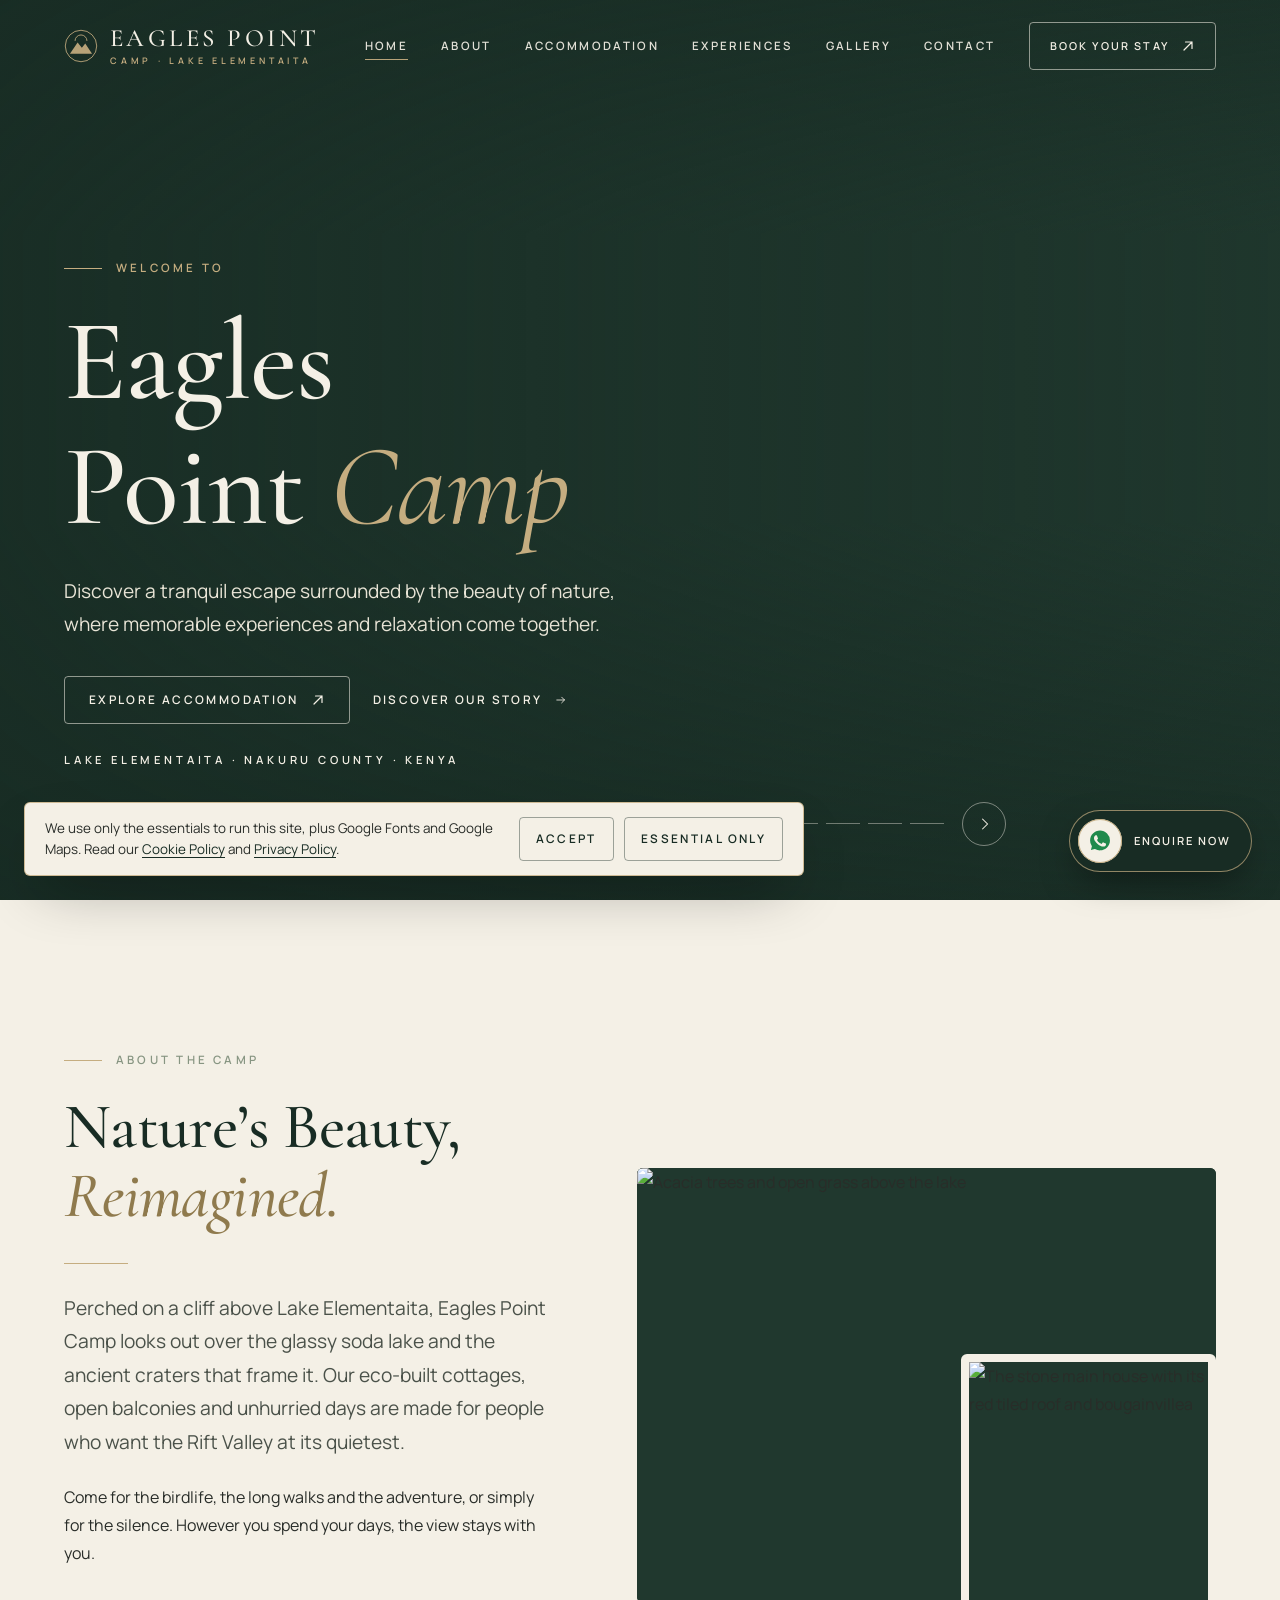
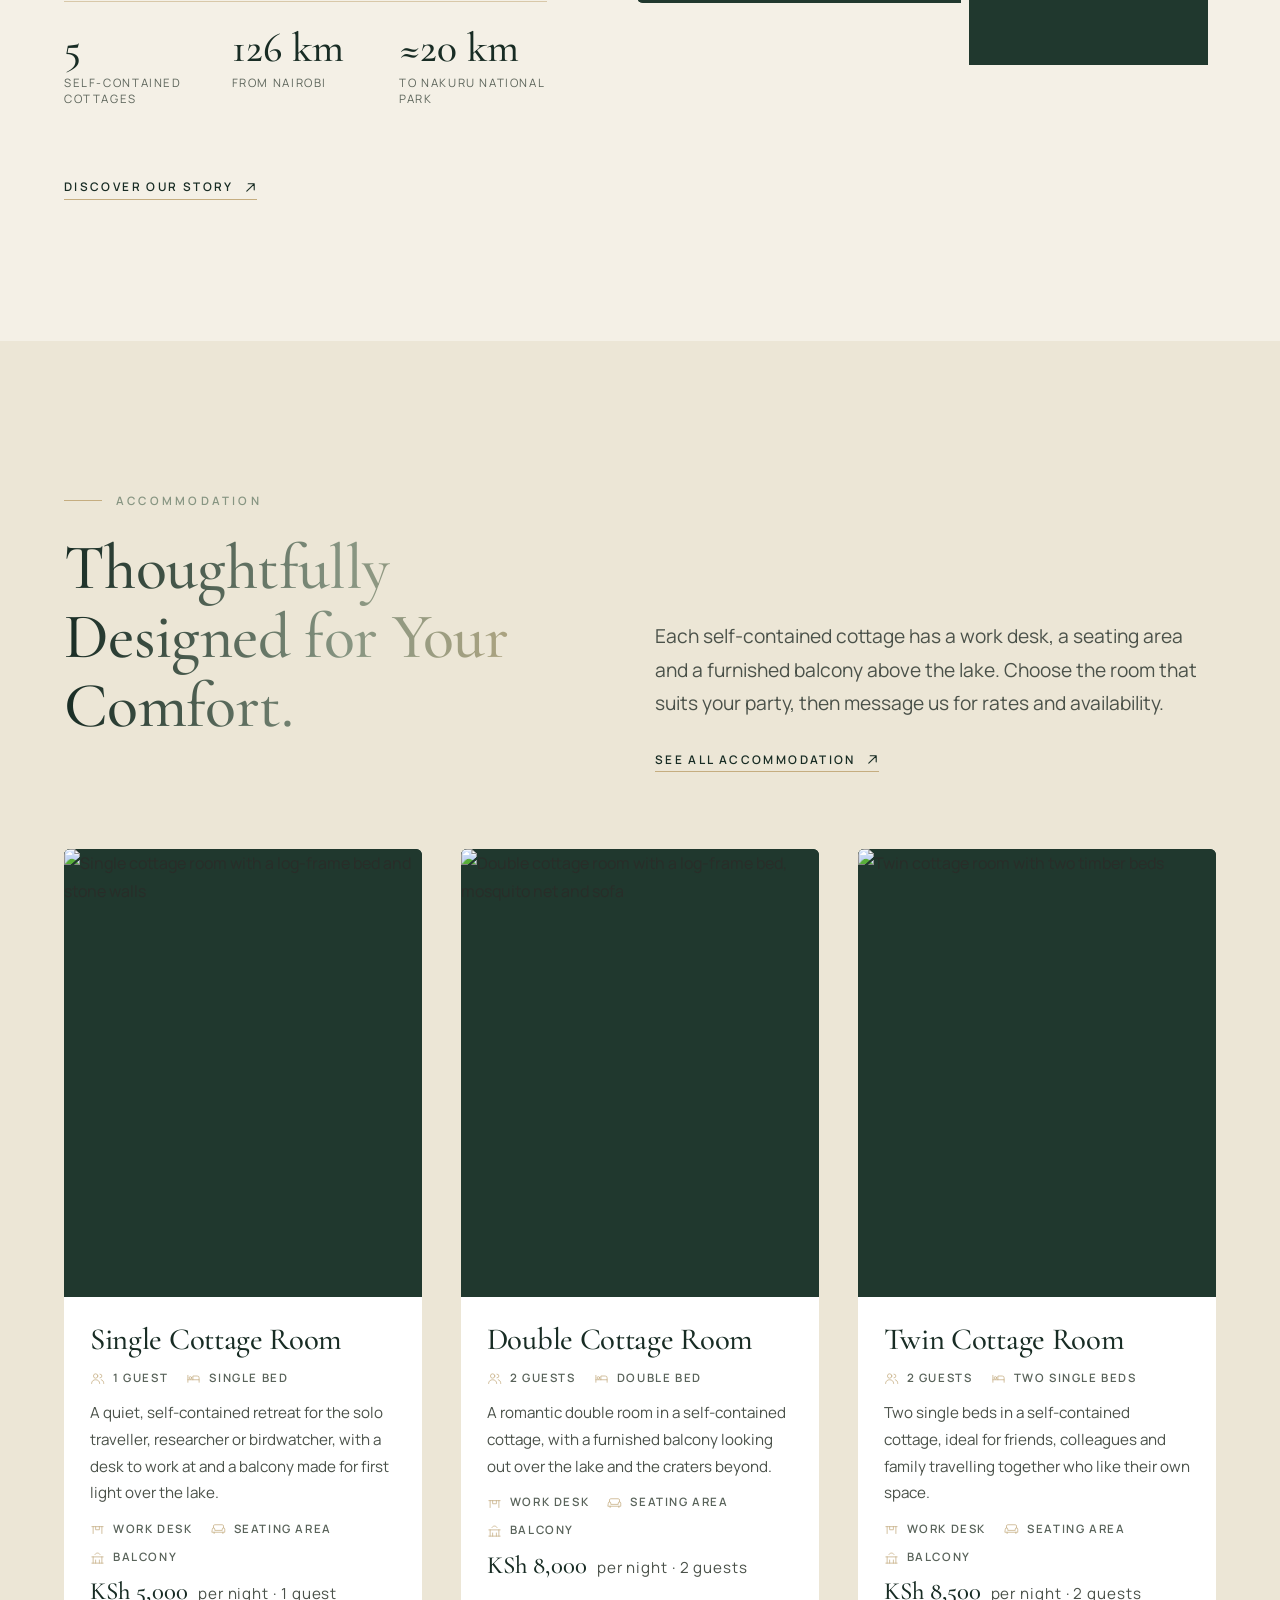
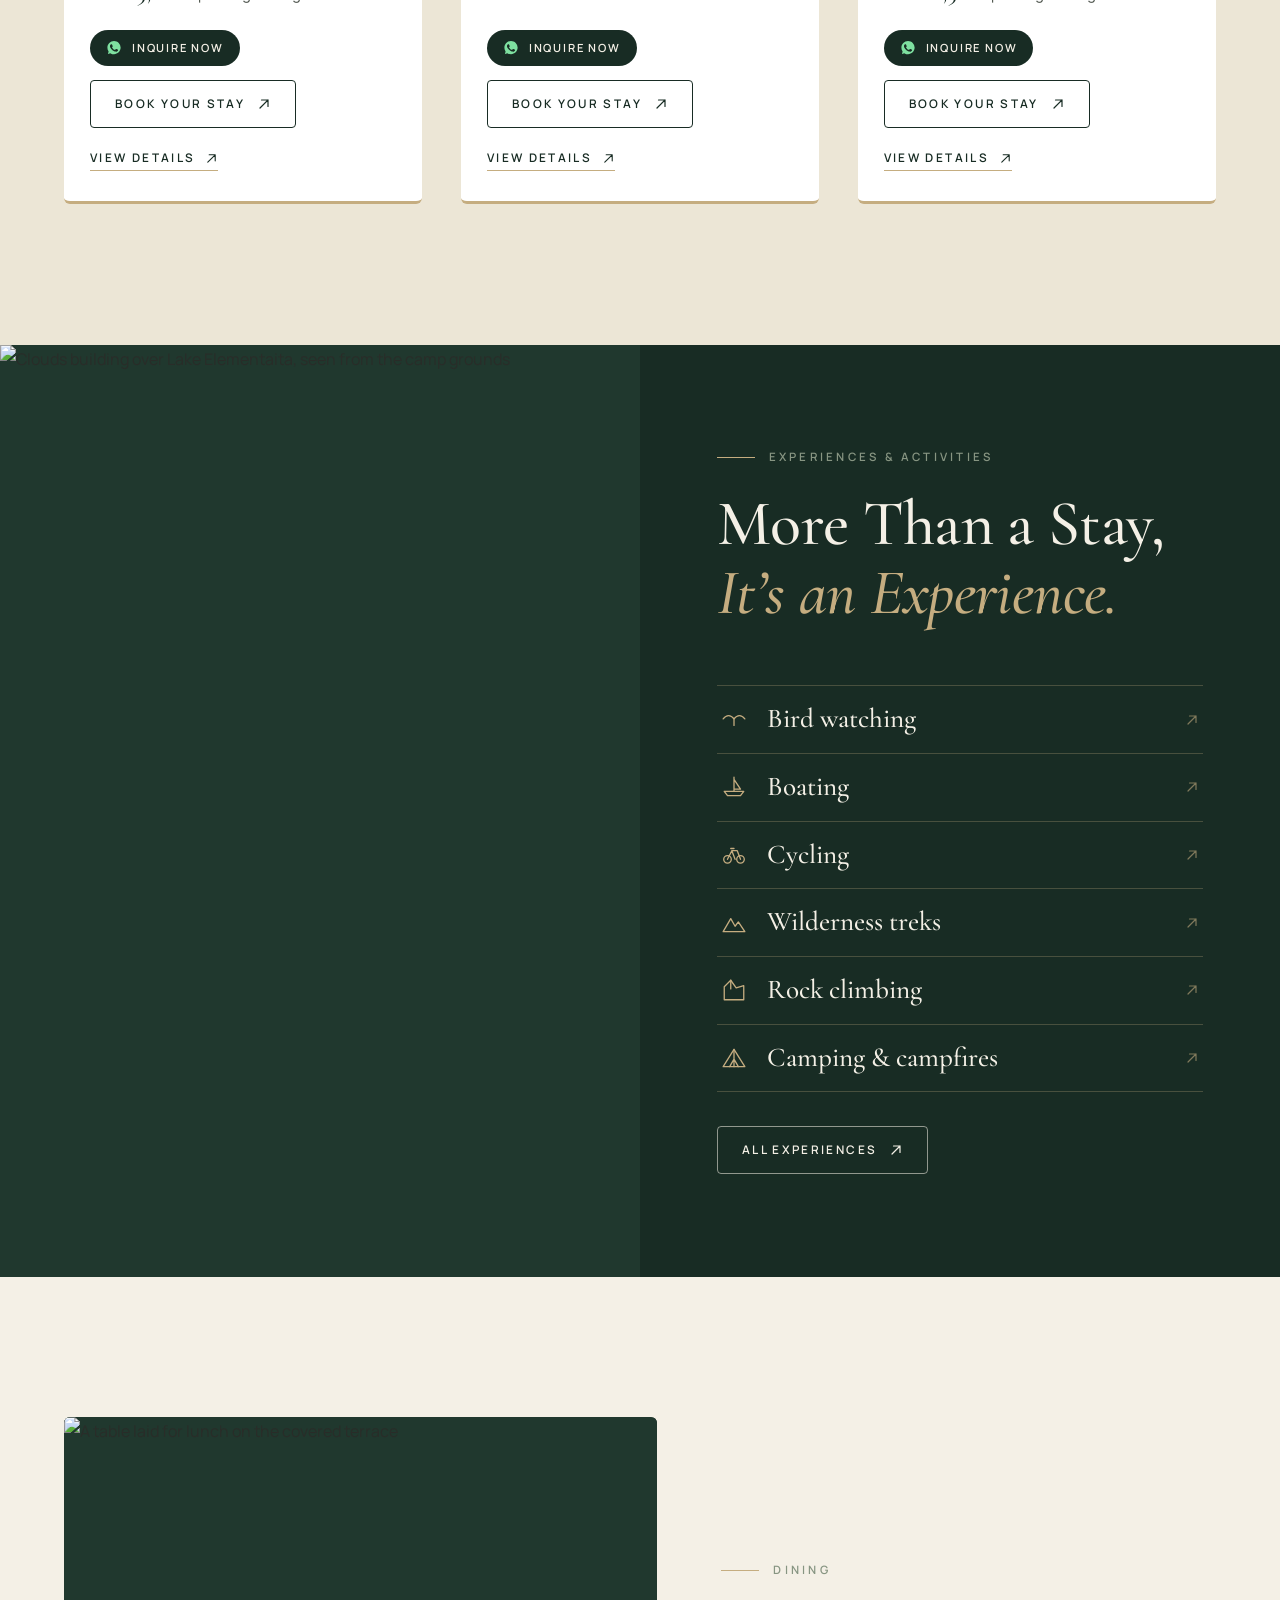
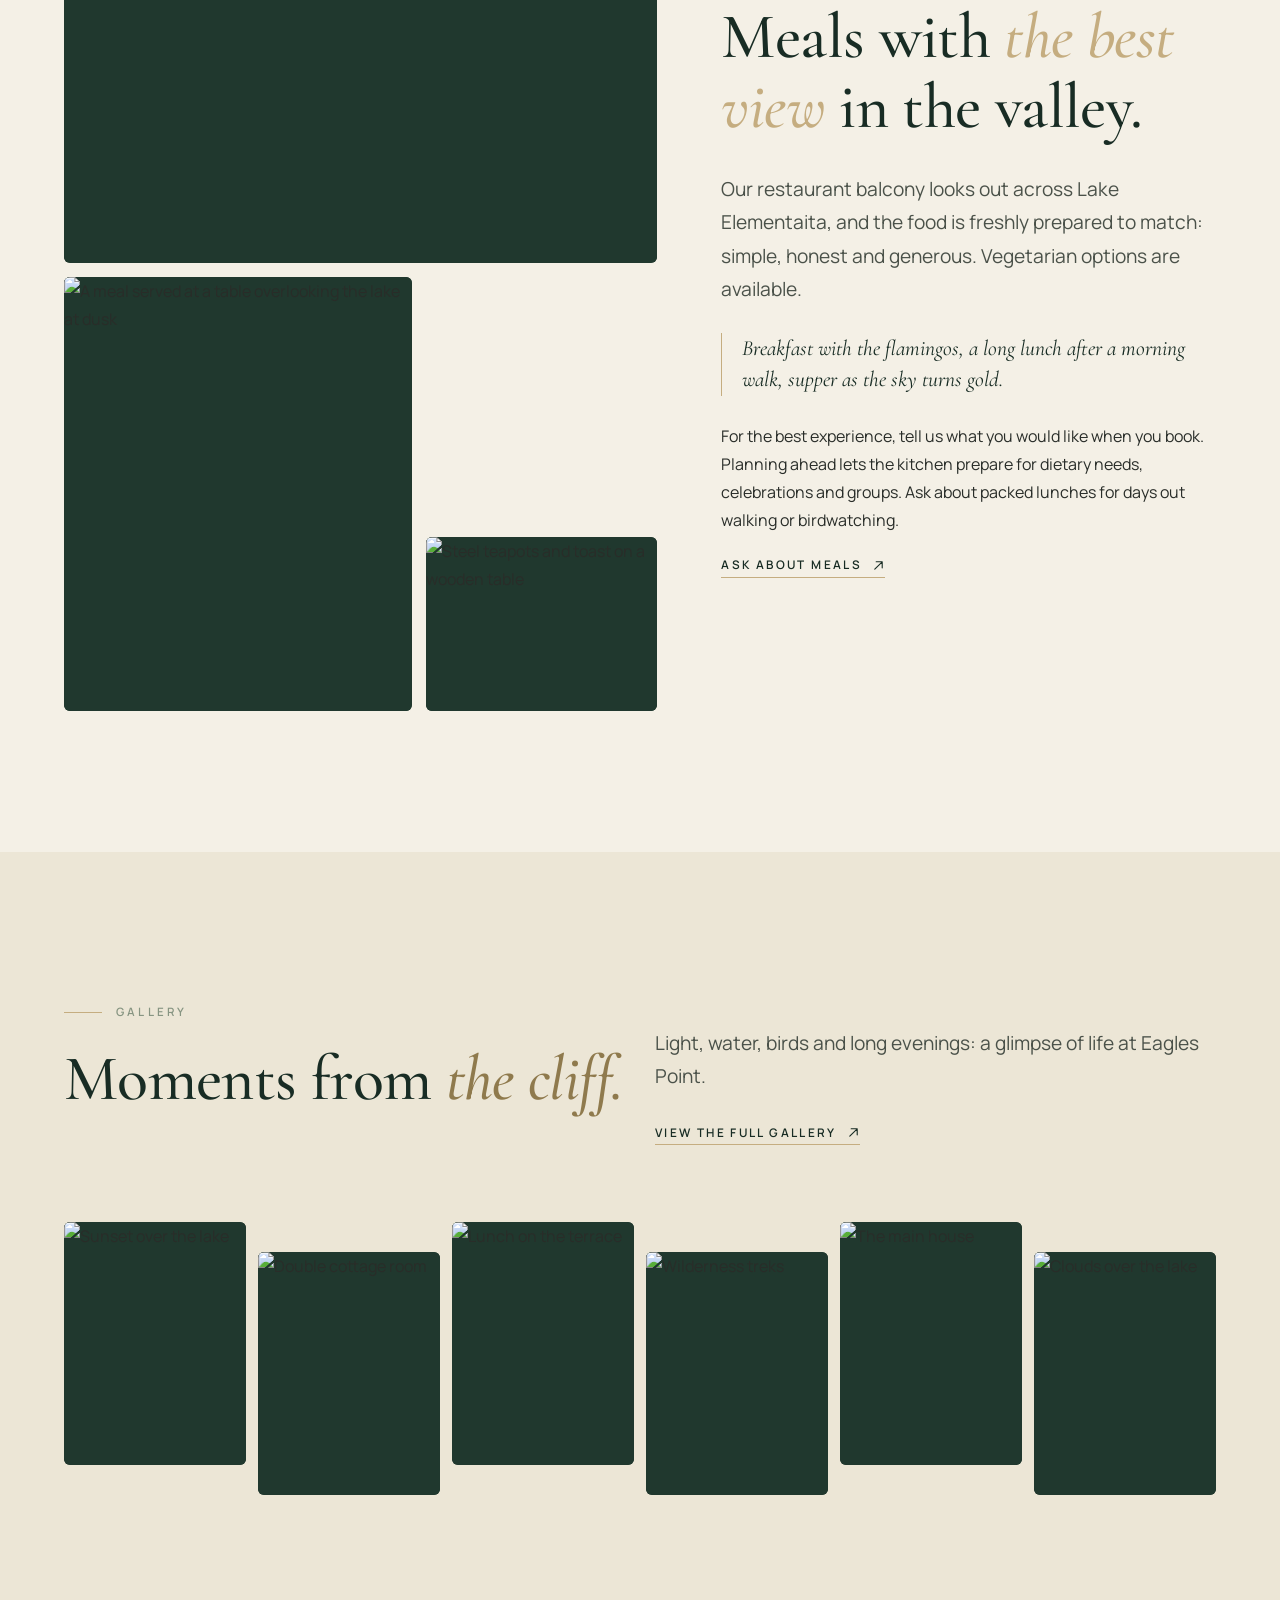
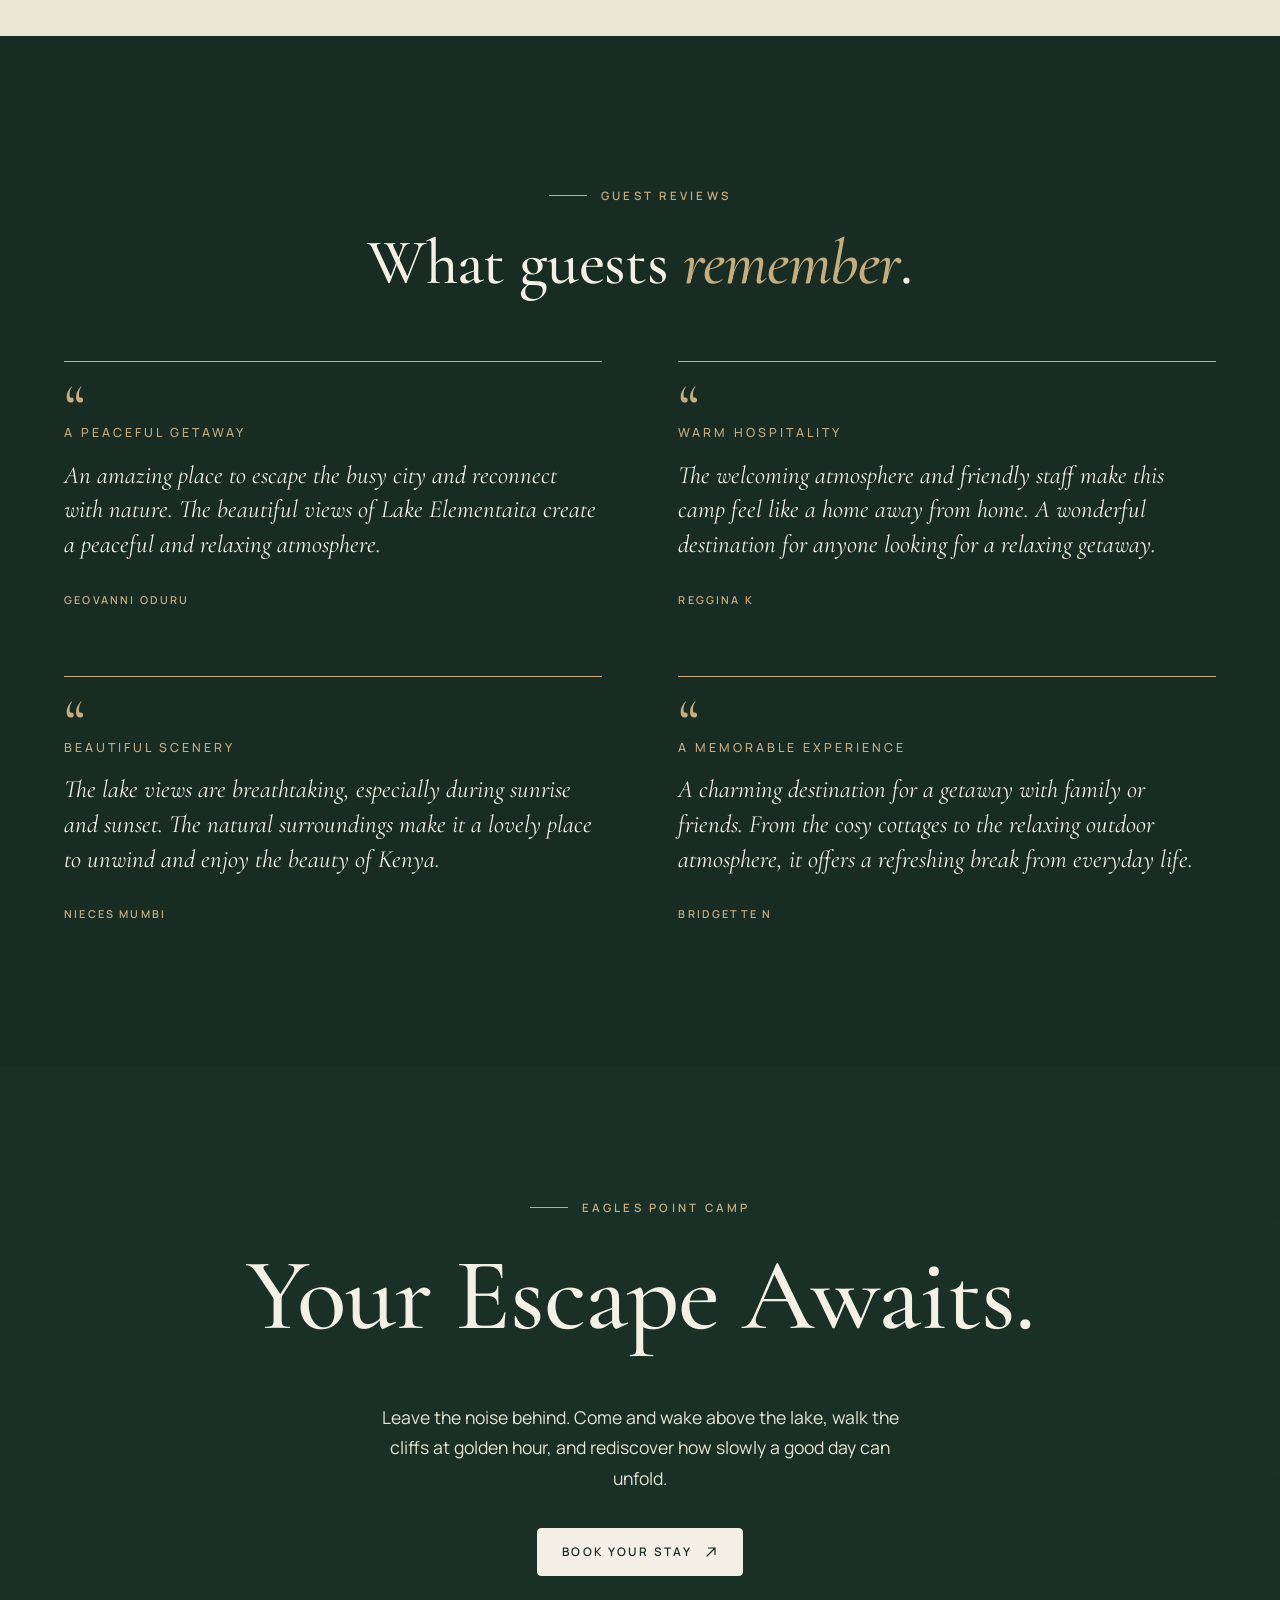
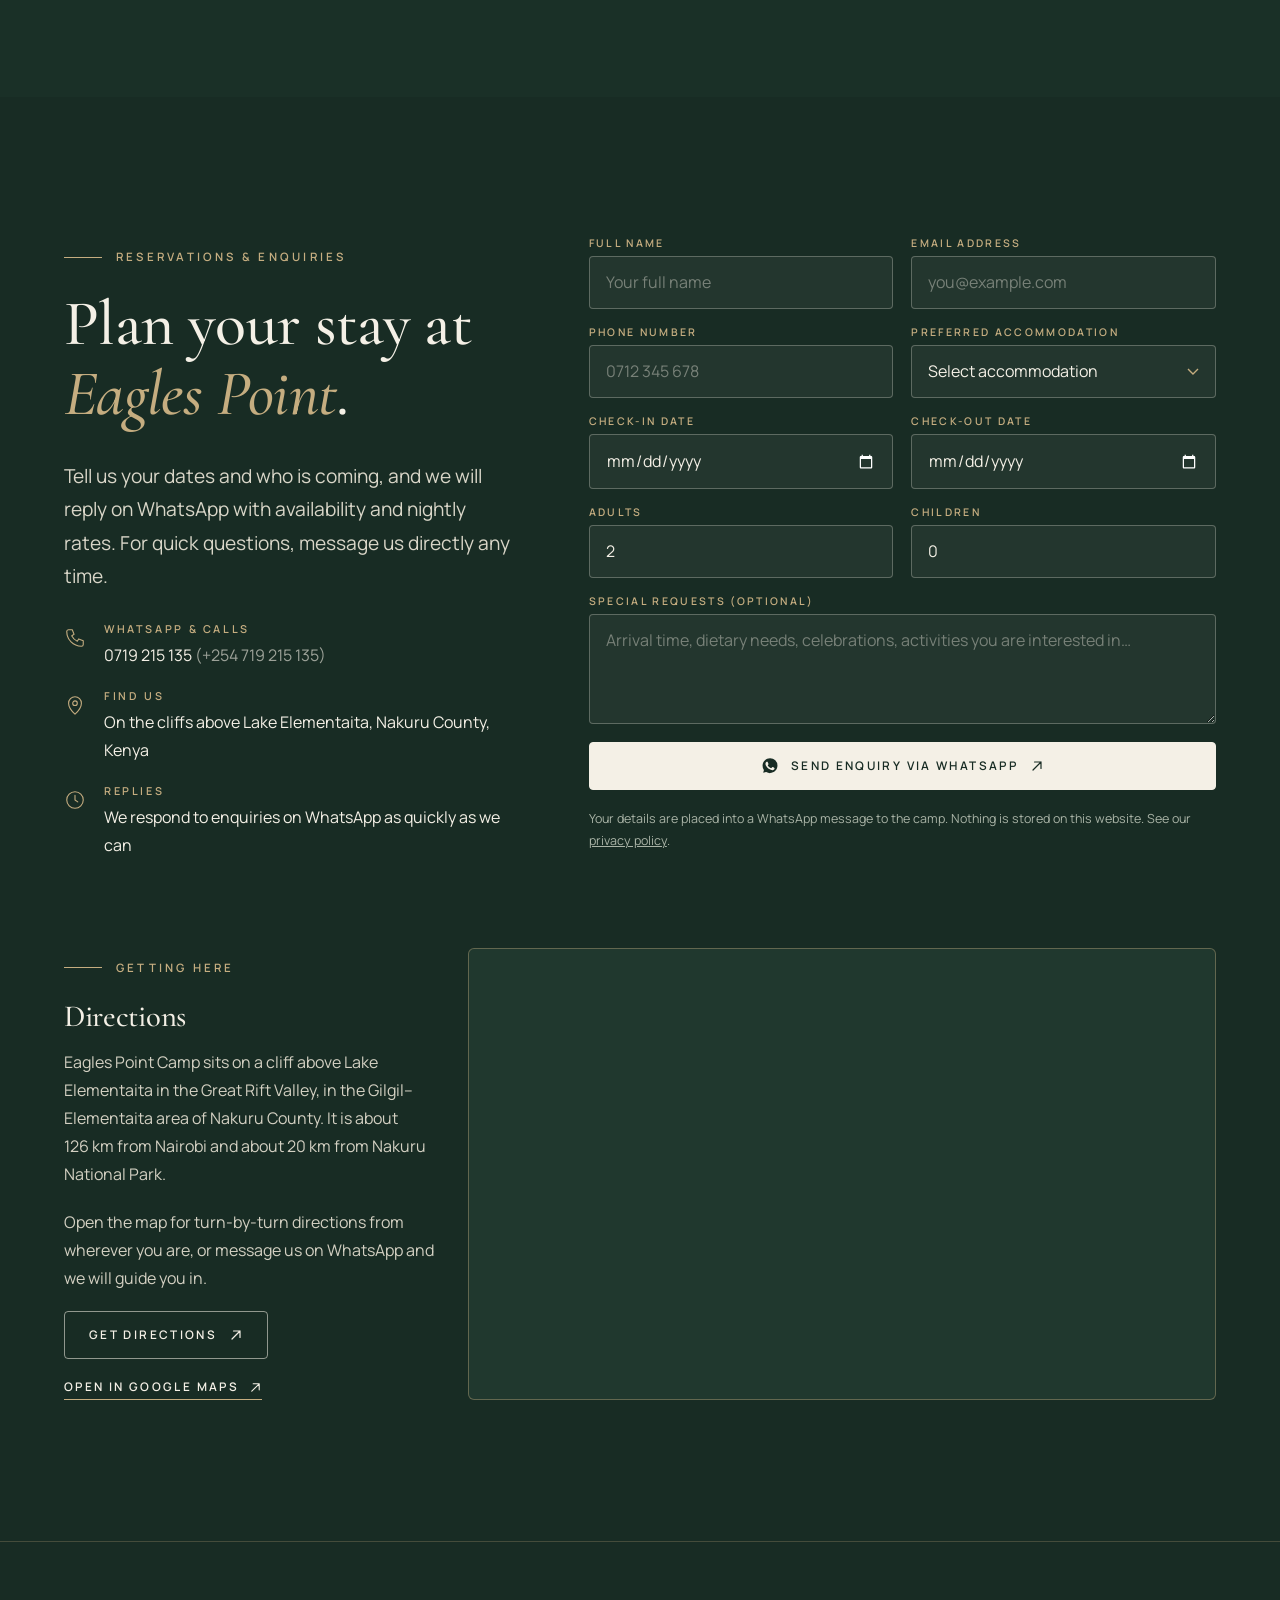
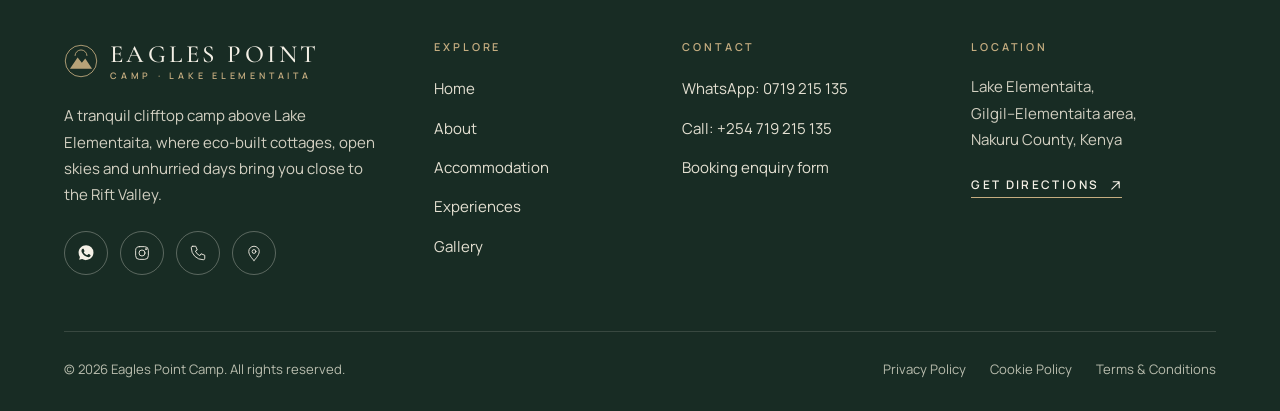
==== index.html @ 7c32947f "Add files via upload" ====
<!doctype html>
<html lang="en">
<head>
<meta charset="utf-8">
<meta name="viewport" content="width=device-width,initial-scale=1,viewport-fit=cover">
<title>Eagles Point Camp | Lake Elementaita, Nakuru County, Kenya</title>
<meta name="description" content="Eagles Point Camp is a tranquil clifftop retreat above Lake Elementaita in Nakuru County, Kenya. Eco-built cottages, camping, dining, bird watching and adventure.">
<meta name="theme-color" content="#182C24">
<link rel="canonical" href="https://www.eaglespointcamp.co.ke/">
<link rel="icon" href="favicon.svg" type="image/svg+xml">
<meta property="og:type" content="website"><meta property="og:site_name" content="Eagles Point Camp">
<meta property="og:title" content="Eagles Point Camp | Lake Elementaita, Nakuru County, Kenya"><meta property="og:description" content="Eagles Point Camp is a tranquil clifftop retreat above Lake Elementaita in Nakuru County, Kenya. Eco-built cottages, camping, dining, bird watching and adventure.">
<meta property="og:url" content="https://www.eaglespointcamp.co.ke/"><meta property="og:image" content="https://www.eaglespointcamp.co.ke/images/og-image.jpg">
<meta name="twitter:card" content="summary_large_image">
<link rel="preconnect" href="https://fonts.googleapis.com"><link rel="preconnect" href="https://fonts.gstatic.com" crossorigin>
<link rel="stylesheet" href="https://fonts.googleapis.com/css2?family=Cormorant+Garamond:ital,wght@0,400;0,500;0,600;1,400;1,500&amp;family=Manrope:wght@400;500;600;700&amp;display=swap">
<link rel="preload" as="image" href="images/photo-94.jpg" imagesrcset="images/photo-94-800.jpg 800w, images/photo-94.jpg 1920w" imagesizes="100vw" fetchpriority="high">
<link rel="stylesheet" href="css/style.css">
<script>document.documentElement.className+=' js'</script>
<script type="application/ld+json">{"@context": "https://schema.org", "@type": "LodgingBusiness", "name": "Eagles Point Camp", "description": "A tranquil clifftop camp with eco-built self-contained cottages above Lake Elementaita, Nakuru County, Kenya.", "url": "https://www.eaglespointcamp.co.ke", "image": "https://www.eaglespointcamp.co.ke/images/og-image.jpg", "telephone": "+254719215135", "address": {"@type": "PostalAddress", "addressLocality": "Lake Elementaita", "addressRegion": "Nakuru County", "addressCountry": "KE"}, "amenityFeature": [{"@type": "LocationFeatureSpecification", "name": "Restaurant", "value": true}, {"@type": "LocationFeatureSpecification", "name": "Camping", "value": true}, {"@type": "LocationFeatureSpecification", "name": "Bird watching", "value": true}]}</script>
</head>
<body>
<a class="skip" href="#main">Skip to content</a>
<header class="site-header">
 <div class="bar">
  <a class="logo" href="index.html" aria-label="Eagles Point Camp, home"><svg viewBox="0 0 40 40" fill="none" aria-hidden="true"><circle cx="20" cy="20" r="18.5" stroke="currentColor" stroke-width="1"/><path d="M7 29l9-13 5 6 4-5 8 12z" fill="currentColor" opacity=".92"/><path d="M13 14a7 7 0 0114 0" stroke="currentColor" stroke-width="1"/></svg><span><b>Eagles Point</b><small>Camp · Lake Elementaita</small></span></a>
  <button class="burger" aria-expanded="false" aria-controls="site-nav" aria-label="Open menu"><span></span><span></span><span></span></button>
  <nav id="site-nav" class="nav" aria-label="Main"><a class="nl" href="index.html" aria-current="page">Home</a><a class="nl" href="about.html">About</a><a class="nl" href="accommodation.html">Accommodation</a><a class="nl" href="experiences.html">Experiences</a><a class="nl" href="experiences.html#gallery">Gallery</a><a class="nl" href="#contact">Contact</a><a class="btn" href="#book">Book Your Stay <svg viewBox="0 0 14 14" fill="none" stroke="currentColor" stroke-width="1.2" stroke-linecap="round" stroke-linejoin="round" aria-hidden="true"><path d="M3 11L11 3M4.5 3H11v6.5"/></svg></a></nav>
 </div>
</header>
<main id="main">
<section class="hero" data-slideshow aria-label="Photographs of Eagles Point Camp" aria-roledescription="carousel">
 <div class="slides"><div class="slide is-active" aria-hidden="false"><img src="images/photo-94.jpg" srcset="images/photo-94-800.jpg 800w, images/photo-94.jpg 1920w" sizes="100vw" alt="Lake Elementaita lying still beneath a wide sky, seen from the camp" width="1920" height="1081" decoding="async" fetchpriority="high" style="--pos:50% 62%"></div><div class="slide" aria-hidden="true"><img src="images/photo-6.jpg" srcset="images/photo-6-800.jpg 800w, images/photo-6.jpg 1920w" sizes="100vw" alt="A stone cottage with a veranda, framed by bright bougainvillea" width="1920" height="1440" loading="lazy" decoding="async" style="--pos:50% 62%"></div><div class="slide" aria-hidden="true"><img src="images/photo-124.jpg" srcset="images/photo-124-800.jpg 800w, images/photo-124.jpg 1920w" sizes="100vw" alt="A twin cottage room with two timber beds and stone walls" width="1920" height="1371" loading="lazy" decoding="async" style="--pos:50% 64%"></div><div class="slide" aria-hidden="true"><img src="images/photo-46.jpg" srcset="images/photo-46-800.jpg 800w, images/photo-46.jpg 1920w" sizes="100vw" alt="Rooftop-tent camping on the cliff above the lake" width="1920" height="1441" loading="lazy" decoding="async" style="--pos:30% 60%"></div><div class="slide" aria-hidden="true"><img src="images/photo-119.jpg" srcset="images/photo-119-800.jpg 800w, images/photo-119.jpg 1920w" sizes="100vw" alt="A thatched cottage on timber stilts with a wraparound balcony" width="1920" height="1440" loading="lazy" decoding="async" style="--pos:50% 58%"></div></div>
 <div class="container hero-inner">
  <span class="eyebrow rv in">Welcome to</span>
  <h1 class="rv in" style="--d:.1s">Eagles Point <em>Camp</em></h1>
  <p class="sub rv in" style="--d:.2s">Discover a tranquil escape surrounded by the beauty of nature, where memorable experiences and relaxation come together.</p>
  <div class="btns rv in" style="--d:.3s"><a class="btn" href="accommodation.html">Explore Accommodation <svg viewBox="0 0 14 14" fill="none" stroke="currentColor" stroke-width="1.2" stroke-linecap="round" stroke-linejoin="round" aria-hidden="true"><path d="M3 11L11 3M4.5 3H11v6.5"/></svg></a><a class="btn" style="border-color:transparent;padding-left:6px" href="about.html">Discover Our Story <svg class="circ" viewBox="0 0 20 20" fill="none" stroke="currentColor" stroke-width="1.2" stroke-linecap="round" stroke-linejoin="round" aria-hidden="true"><path d="M4 10h11M11 6l4 4-4 4"/></svg></a></div>
  <span class="tag rv in" style="--d:.4s">Lake Elementaita · Nakuru County · Kenya</span>
 </div>
 <a class="scroll-cue" href="#about"><i></i><span>Scroll</span></a>
 <div class="slide-ui"><button class="arrow-btn" data-prev aria-label="Previous photograph"><svg viewBox="0 0 16 16" fill="none" stroke="currentColor" stroke-width="1.2" aria-hidden="true"><path d="M10 2L4 8l6 6"/></svg></button><div class="dots" role="group" aria-label="Choose photograph"></div><button class="arrow-btn" data-next aria-label="Next photograph"><svg viewBox="0 0 16 16" fill="none" stroke="currentColor" stroke-width="1.2" aria-hidden="true"><path d="M6 2l6 6-6 6"/></svg></button></div>
</section>

<section class="section" id="about" aria-labelledby="a-h"><div class="container">
 <div class="split">
  <div>
   <span class="eyebrow rv">About the camp</span>
   <h2 id="a-h" class="rv" style="--d:.08s">Nature’s Beauty, <em class="gold-i" style="color:#8f7a4d">Reimagined.</em></h2>
   <hr class="rule rv">
   <p class="lead rv" style="--d:.12s">Perched on a cliff above Lake Elementaita, Eagles Point Camp looks out over the glassy soda lake and the ancient craters that frame it. Our eco-built cottages, open balconies and unhurried days are made for people who want the Rift Valley at its quietest.</p>
   <p class="rv" style="--d:.16s">Come for the birdlife, the long walks and the adventure, or simply for the silence. However you spend your days, the view stays with you.</p>
   <div class="facts rv" style="--d:.2s"><div><b>5</b><span>Self-contained cottages</span></div><div><b>126&nbsp;km</b><span>From Nairobi</span></div><div><b>≈20&nbsp;km</b><span>To Nakuru National Park</span></div></div>
   <p class="mt" style="margin-bottom:0"><a class="link" href="about.html">Discover our story <svg viewBox="0 0 14 14" fill="none" stroke="currentColor" stroke-width="1.2" stroke-linecap="round" stroke-linejoin="round" aria-hidden="true"><path d="M3 11L11 3M4.5 3H11v6.5"/></svg></a></p>
  </div>
  <div class="about-media">
   <div class="imgwrap big rv zoom"><img src="images/photo-111.jpg" srcset="images/photo-111-800.jpg 800w, images/photo-111.jpg 1400w" sizes="(max-width: 760px) 100vw, 50vw" alt="Acacia trees and open grass above the lake" width="1400" height="1050" loading="lazy" decoding="async" style="--pos:50% 55%"></div>
   <div class="imgwrap small rv zoom" style="--d:.2s"><img src="images/photo-33.jpg" srcset="images/photo-33-800.jpg 800w, images/photo-33.jpg 1050w" sizes="(max-width: 760px) 100vw, 50vw" alt="The stone main house with its red tiled roof and bougainvillea" width="1050" height="1400" loading="lazy" decoding="async" style="--pos:50% 62%"></div>
  </div>
 </div>
</div></section>

<section class="section alt" id="accommodation" aria-labelledby="ac-h"><div class="container">
 <div class="acc-head">
  <div><span class="eyebrow rv">Accommodation</span><h2 id="ac-h" class="colorshift rv">Thoughtfully Designed for Your Comfort.</h2></div>
  <div class="rv" style="--d:.1s"><p class="lead">Each self-contained cottage has a work desk, a seating area and a furnished balcony above the lake. Choose the room that suits your party, then message us for rates and availability.</p><a class="link" href="accommodation.html">See all accommodation <svg viewBox="0 0 14 14" fill="none" stroke="currentColor" stroke-width="1.2" stroke-linecap="round" stroke-linejoin="round" aria-hidden="true"><path d="M3 11L11 3M4.5 3H11v6.5"/></svg></a></div>
 </div>
 <div class="cards"><article class="card rv" style="--d:0.0s">
 <a class="imgwrap zoom" href="accommodation.html#single" aria-label="View the Single Cottage Room"><img src="images/photo-45.jpg" srcset="images/photo-45-800.jpg 800w, images/photo-45.jpg 1400w" sizes="(max-width: 760px) 100vw, 50vw" alt="Single cottage room with a log-frame bed and stone walls" width="1400" height="1050" loading="lazy" decoding="async" style="--pos:50% 60%"></a>
 <div class="card-body">
  <h3>Single Cottage Room</h3>
  <div class="meta"><span><svg class="" viewBox="0 0 24 24" fill="none" stroke="currentColor" stroke-width="1.2" stroke-linecap="round" stroke-linejoin="round" aria-hidden="true"><circle cx="9" cy="8" r="3.5"/><path d="M2.5 20c0-4 3-6 6.5-6s6.5 2 6.5 6M16 5a3 3 0 010 6M18 14c2.5.6 4 2.5 4 6"/></svg>1 guest</span><span><svg class="" viewBox="0 0 24 24" fill="none" stroke="currentColor" stroke-width="1.2" stroke-linecap="round" stroke-linejoin="round" aria-hidden="true"><path d="M3 18V7M3 14h18v4M21 14v-3a3 3 0 00-3-3h-7v6"/><circle cx="7" cy="11" r="2"/></svg>Single bed</span></div>
  <p>A quiet, self-contained retreat for the solo traveller, researcher or birdwatcher, with a desk to work at and a balcony made for first light over the lake.</p>
  <div class="meta"><span><svg class="" viewBox="0 0 24 24" fill="none" stroke="currentColor" stroke-width="1.2" stroke-linecap="round" stroke-linejoin="round" aria-hidden="true"><path d="M3 9h18M5 9v11M19 9v11M9 9v5h6V9"/></svg>Work desk</span><span><svg class="" viewBox="0 0 24 24" fill="none" stroke="currentColor" stroke-width="1.2" stroke-linecap="round" stroke-linejoin="round" aria-hidden="true"><path d="M4 11V8a2 2 0 012-2h12a2 2 0 012 2v3M2 13a2 2 0 014 0v2h12v-2a2 2 0 014 0v5H2zM5 18v2M19 18v2"/></svg>Seating area</span><span><svg class="" viewBox="0 0 24 24" fill="none" stroke="currentColor" stroke-width="1.2" stroke-linecap="round" stroke-linejoin="round" aria-hidden="true"><path d="M3 21h18M5 21V11M19 21V11M3 11h18M9 21v-5M15 21v-5M8 7c2-3 6-3 8 0"/></svg>Balcony</span></div>
  <p class="price"><b>KSh 5,000</b> <span>per night · 1 guest</span></p>
  <div class="acts">
   <a class="rate-pill" href="https://wa.me/254719215135?text=Hello%20Eagles%20Point%20Camp%2C%20I%20would%20like%20the%20rates%20and%20availability%20for%20the%20Single%20Cottage%20Room." target="_blank" rel="noopener"><svg class="wa" viewBox="0 0 24 24" fill="currentColor" aria-hidden="true"><path d="M17.47 14.38c-.3-.15-1.76-.87-2.03-.97-.27-.1-.47-.15-.67.15-.2.3-.77.97-.94 1.17-.17.2-.35.22-.65.07-.3-.15-1.26-.46-2.4-1.48-.89-.79-1.49-1.77-1.66-2.07-.17-.3-.02-.46.13-.61.13-.13.3-.35.45-.52.15-.17.2-.3.3-.5.1-.2.05-.37-.02-.52-.07-.15-.67-1.62-.92-2.22-.24-.58-.49-.5-.67-.51h-.57c-.2 0-.52.07-.8.37-.27.3-1.04 1.02-1.04 2.48 0 1.46 1.07 2.88 1.21 3.08.15.2 2.1 3.2 5.08 4.49.71.31 1.26.49 1.69.63.71.23 1.36.2 1.87.12.57-.09 1.76-.72 2.01-1.41.25-.69.25-1.29.17-1.41-.07-.12-.27-.2-.57-.35zM12.05 21.5h-.01a9.9 9.9 0 01-5.03-1.38l-.36-.21-3.74.98 1-3.65-.24-.37A9.86 9.86 0 012.1 11.4C2.1 5.93 6.58 1.5 12.05 1.5c2.65 0 5.14 1.03 7.01 2.9a9.82 9.82 0 012.9 7c0 5.47-4.46 9.9-9.91 9.9z"/></svg> Inquire Now</a>
   <div class="btns" style="gap:18px"><a class="btn btn--dark btn--cycle" href="#book" data-room="Single Cottage Room">Book Your Stay <svg viewBox="0 0 14 14" fill="none" stroke="currentColor" stroke-width="1.2" stroke-linecap="round" stroke-linejoin="round" aria-hidden="true"><path d="M3 11L11 3M4.5 3H11v6.5"/></svg></a><a class="link" href="accommodation.html#single">View details <svg viewBox="0 0 14 14" fill="none" stroke="currentColor" stroke-width="1.2" stroke-linecap="round" stroke-linejoin="round" aria-hidden="true"><path d="M3 11L11 3M4.5 3H11v6.5"/></svg></a></div>
  </div>
 </div>
</article><article class="card rv" style="--d:0.1s">
 <a class="imgwrap zoom" href="accommodation.html#double" aria-label="View the Double Cottage Room"><img src="images/photo-12.jpg" srcset="images/photo-12-800.jpg 800w, images/photo-12.jpg 1280w" sizes="(max-width: 760px) 100vw, 50vw" alt="Double cottage room with a log-frame bed, mosquito net and sofa" width="1280" height="914" loading="lazy" decoding="async" style="--pos:38% 58%"></a>
 <div class="card-body">
  <h3>Double Cottage Room</h3>
  <div class="meta"><span><svg class="" viewBox="0 0 24 24" fill="none" stroke="currentColor" stroke-width="1.2" stroke-linecap="round" stroke-linejoin="round" aria-hidden="true"><circle cx="9" cy="8" r="3.5"/><path d="M2.5 20c0-4 3-6 6.5-6s6.5 2 6.5 6M16 5a3 3 0 010 6M18 14c2.5.6 4 2.5 4 6"/></svg>2 guests</span><span><svg class="" viewBox="0 0 24 24" fill="none" stroke="currentColor" stroke-width="1.2" stroke-linecap="round" stroke-linejoin="round" aria-hidden="true"><path d="M3 18V7M3 14h18v4M21 14v-3a3 3 0 00-3-3h-7v6"/><circle cx="7" cy="11" r="2"/></svg>Double bed</span></div>
  <p>A romantic double room in a self-contained cottage, with a furnished balcony looking out over the lake and the craters beyond.</p>
  <div class="meta"><span><svg class="" viewBox="0 0 24 24" fill="none" stroke="currentColor" stroke-width="1.2" stroke-linecap="round" stroke-linejoin="round" aria-hidden="true"><path d="M3 9h18M5 9v11M19 9v11M9 9v5h6V9"/></svg>Work desk</span><span><svg class="" viewBox="0 0 24 24" fill="none" stroke="currentColor" stroke-width="1.2" stroke-linecap="round" stroke-linejoin="round" aria-hidden="true"><path d="M4 11V8a2 2 0 012-2h12a2 2 0 012 2v3M2 13a2 2 0 014 0v2h12v-2a2 2 0 014 0v5H2zM5 18v2M19 18v2"/></svg>Seating area</span><span><svg class="" viewBox="0 0 24 24" fill="none" stroke="currentColor" stroke-width="1.2" stroke-linecap="round" stroke-linejoin="round" aria-hidden="true"><path d="M3 21h18M5 21V11M19 21V11M3 11h18M9 21v-5M15 21v-5M8 7c2-3 6-3 8 0"/></svg>Balcony</span></div>
  <p class="price"><b>KSh 8,000</b> <span>per night · 2 guests</span></p>
  <div class="acts">
   <a class="rate-pill" href="https://wa.me/254719215135?text=Hello%20Eagles%20Point%20Camp%2C%20I%20would%20like%20the%20rates%20and%20availability%20for%20the%20Double%20Cottage%20Room." target="_blank" rel="noopener"><svg class="wa" viewBox="0 0 24 24" fill="currentColor" aria-hidden="true"><path d="M17.47 14.38c-.3-.15-1.76-.87-2.03-.97-.27-.1-.47-.15-.67.15-.2.3-.77.97-.94 1.17-.17.2-.35.22-.65.07-.3-.15-1.26-.46-2.4-1.48-.89-.79-1.49-1.77-1.66-2.07-.17-.3-.02-.46.13-.61.13-.13.3-.35.45-.52.15-.17.2-.3.3-.5.1-.2.05-.37-.02-.52-.07-.15-.67-1.62-.92-2.22-.24-.58-.49-.5-.67-.51h-.57c-.2 0-.52.07-.8.37-.27.3-1.04 1.02-1.04 2.48 0 1.46 1.07 2.88 1.21 3.08.15.2 2.1 3.2 5.08 4.49.71.31 1.26.49 1.69.63.71.23 1.36.2 1.87.12.57-.09 1.76-.72 2.01-1.41.25-.69.25-1.29.17-1.41-.07-.12-.27-.2-.57-.35zM12.05 21.5h-.01a9.9 9.9 0 01-5.03-1.38l-.36-.21-3.74.98 1-3.65-.24-.37A9.86 9.86 0 012.1 11.4C2.1 5.93 6.58 1.5 12.05 1.5c2.65 0 5.14 1.03 7.01 2.9a9.82 9.82 0 012.9 7c0 5.47-4.46 9.9-9.91 9.9z"/></svg> Inquire Now</a>
   <div class="btns" style="gap:18px"><a class="btn btn--dark btn--cycle" href="#book" data-room="Double Cottage Room">Book Your Stay <svg viewBox="0 0 14 14" fill="none" stroke="currentColor" stroke-width="1.2" stroke-linecap="round" stroke-linejoin="round" aria-hidden="true"><path d="M3 11L11 3M4.5 3H11v6.5"/></svg></a><a class="link" href="accommodation.html#double">View details <svg viewBox="0 0 14 14" fill="none" stroke="currentColor" stroke-width="1.2" stroke-linecap="round" stroke-linejoin="round" aria-hidden="true"><path d="M3 11L11 3M4.5 3H11v6.5"/></svg></a></div>
  </div>
 </div>
</article><article class="card rv" style="--d:0.2s">
 <a class="imgwrap zoom" href="accommodation.html#twin" aria-label="View the Twin Cottage Room"><img src="images/photo-42.jpg" srcset="images/photo-42-800.jpg 800w, images/photo-42.jpg 1280w" sizes="(max-width: 760px) 100vw, 50vw" alt="Twin cottage room with two timber beds" width="1280" height="914" loading="lazy" decoding="async" style="--pos:50% 62%"></a>
 <div class="card-body">
  <h3>Twin Cottage Room</h3>
  <div class="meta"><span><svg class="" viewBox="0 0 24 24" fill="none" stroke="currentColor" stroke-width="1.2" stroke-linecap="round" stroke-linejoin="round" aria-hidden="true"><circle cx="9" cy="8" r="3.5"/><path d="M2.5 20c0-4 3-6 6.5-6s6.5 2 6.5 6M16 5a3 3 0 010 6M18 14c2.5.6 4 2.5 4 6"/></svg>2 guests</span><span><svg class="" viewBox="0 0 24 24" fill="none" stroke="currentColor" stroke-width="1.2" stroke-linecap="round" stroke-linejoin="round" aria-hidden="true"><path d="M3 18V7M3 14h18v4M21 14v-3a3 3 0 00-3-3h-7v6"/><circle cx="7" cy="11" r="2"/></svg>Two single beds</span></div>
  <p>Two single beds in a self-contained cottage, ideal for friends, colleagues and family travelling together who like their own space.</p>
  <div class="meta"><span><svg class="" viewBox="0 0 24 24" fill="none" stroke="currentColor" stroke-width="1.2" stroke-linecap="round" stroke-linejoin="round" aria-hidden="true"><path d="M3 9h18M5 9v11M19 9v11M9 9v5h6V9"/></svg>Work desk</span><span><svg class="" viewBox="0 0 24 24" fill="none" stroke="currentColor" stroke-width="1.2" stroke-linecap="round" stroke-linejoin="round" aria-hidden="true"><path d="M4 11V8a2 2 0 012-2h12a2 2 0 012 2v3M2 13a2 2 0 014 0v2h12v-2a2 2 0 014 0v5H2zM5 18v2M19 18v2"/></svg>Seating area</span><span><svg class="" viewBox="0 0 24 24" fill="none" stroke="currentColor" stroke-width="1.2" stroke-linecap="round" stroke-linejoin="round" aria-hidden="true"><path d="M3 21h18M5 21V11M19 21V11M3 11h18M9 21v-5M15 21v-5M8 7c2-3 6-3 8 0"/></svg>Balcony</span></div>
  <p class="price"><b>KSh 8,500</b> <span>per night · 2 guests</span></p>
  <div class="acts">
   <a class="rate-pill" href="https://wa.me/254719215135?text=Hello%20Eagles%20Point%20Camp%2C%20I%20would%20like%20the%20rates%20and%20availability%20for%20the%20Twin%20Cottage%20Room." target="_blank" rel="noopener"><svg class="wa" viewBox="0 0 24 24" fill="currentColor" aria-hidden="true"><path d="M17.47 14.38c-.3-.15-1.76-.87-2.03-.97-.27-.1-.47-.15-.67.15-.2.3-.77.97-.94 1.17-.17.2-.35.22-.65.07-.3-.15-1.26-.46-2.4-1.48-.89-.79-1.49-1.77-1.66-2.07-.17-.3-.02-.46.13-.61.13-.13.3-.35.45-.52.15-.17.2-.3.3-.5.1-.2.05-.37-.02-.52-.07-.15-.67-1.62-.92-2.22-.24-.58-.49-.5-.67-.51h-.57c-.2 0-.52.07-.8.37-.27.3-1.04 1.02-1.04 2.48 0 1.46 1.07 2.88 1.21 3.08.15.2 2.1 3.2 5.08 4.49.71.31 1.26.49 1.69.63.71.23 1.36.2 1.87.12.57-.09 1.76-.72 2.01-1.41.25-.69.25-1.29.17-1.41-.07-.12-.27-.2-.57-.35zM12.05 21.5h-.01a9.9 9.9 0 01-5.03-1.38l-.36-.21-3.74.98 1-3.65-.24-.37A9.86 9.86 0 012.1 11.4C2.1 5.93 6.58 1.5 12.05 1.5c2.65 0 5.14 1.03 7.01 2.9a9.82 9.82 0 012.9 7c0 5.47-4.46 9.9-9.91 9.9z"/></svg> Inquire Now</a>
   <div class="btns" style="gap:18px"><a class="btn btn--dark btn--cycle" href="#book" data-room="Twin Cottage Room">Book Your Stay <svg viewBox="0 0 14 14" fill="none" stroke="currentColor" stroke-width="1.2" stroke-linecap="round" stroke-linejoin="round" aria-hidden="true"><path d="M3 11L11 3M4.5 3H11v6.5"/></svg></a><a class="link" href="accommodation.html#twin">View details <svg viewBox="0 0 14 14" fill="none" stroke="currentColor" stroke-width="1.2" stroke-linecap="round" stroke-linejoin="round" aria-hidden="true"><path d="M3 11L11 3M4.5 3H11v6.5"/></svg></a></div>
  </div>
 </div>
</article></div>
</div></section>

<section class="xsplit" id="experiences" aria-labelledby="x-h">
 <div class="xmedia"><img src="images/photo-116.jpg" srcset="images/photo-116-800.jpg 800w, images/photo-116.jpg 1050w" sizes="(max-width: 760px) 100vw, 50vw" alt="Clouds building over Lake Elementaita, seen from the camp grounds" width="1050" height="1400" loading="lazy" decoding="async" style="--pos:50% 45%"></div>
 <div class="xpanel">
  <span class="eyebrow rv">Experiences &amp; activities</span>
  <h2 id="x-h" class="rv" style="--d:.08s">More Than a Stay, <em class="gold-i">It’s an Experience.</em></h2>
  <ul class="xlist rv" style="--d:.14s">
   <li><a href="experiences.html#birdwatching"><svg class="ic" viewBox="0 0 24 24" fill="none" stroke="currentColor" stroke-width="1.2" stroke-linecap="round" stroke-linejoin="round" aria-hidden="true"><path d="M2 11c3-4 7-4 10 0 3-4 7-4 10 0"/><path d="M12 11v6"/></svg><span>Bird watching</span><svg class="go" viewBox="0 0 14 14" fill="none" stroke="currentColor" stroke-width="1.2" stroke-linecap="round" stroke-linejoin="round" aria-hidden="true"><path d="M3 11L11 3M4.5 3H11v6.5"/></svg></a></li><li><a href="experiences.html#boating"><svg class="ic" viewBox="0 0 24 24" fill="none" stroke="currentColor" stroke-width="1.2" stroke-linecap="round" stroke-linejoin="round" aria-hidden="true"><path d="M3 16h18l-3 4H6z"/><path d="M12 3v13M12 5l6 9h-6"/></svg><span>Boating</span><svg class="go" viewBox="0 0 14 14" fill="none" stroke="currentColor" stroke-width="1.2" stroke-linecap="round" stroke-linejoin="round" aria-hidden="true"><path d="M3 11L11 3M4.5 3H11v6.5"/></svg></a></li><li><a href="experiences.html#cycling"><svg class="ic" viewBox="0 0 24 24" fill="none" stroke="currentColor" stroke-width="1.2" stroke-linecap="round" stroke-linejoin="round" aria-hidden="true"><circle cx="6" cy="16" r="3.5"/><circle cx="18" cy="16" r="3.5"/><path d="M6 16l4-8h5l3 8M10 8l3 8M9 6h3"/></svg><span>Cycling</span><svg class="go" viewBox="0 0 14 14" fill="none" stroke="currentColor" stroke-width="1.2" stroke-linecap="round" stroke-linejoin="round" aria-hidden="true"><path d="M3 11L11 3M4.5 3H11v6.5"/></svg></a></li><li><a href="experiences.html#treks"><svg class="ic" viewBox="0 0 24 24" fill="none" stroke="currentColor" stroke-width="1.2" stroke-linecap="round" stroke-linejoin="round" aria-hidden="true"><path d="M2 20l7-12 4 7 3-4 6 9z"/></svg><span>Wilderness treks</span><svg class="go" viewBox="0 0 14 14" fill="none" stroke="currentColor" stroke-width="1.2" stroke-linecap="round" stroke-linejoin="round" aria-hidden="true"><path d="M3 11L11 3M4.5 3H11v6.5"/></svg></a></li><li><a href="experiences.html#rock-climbing"><svg class="ic" viewBox="0 0 24 24" fill="none" stroke="currentColor" stroke-width="1.2" stroke-linecap="round" stroke-linejoin="round" aria-hidden="true"><path d="M3 21V9l6-6 5 7 7-2v13z"/><path d="M9 3v8"/></svg><span>Rock climbing</span><svg class="go" viewBox="0 0 14 14" fill="none" stroke="currentColor" stroke-width="1.2" stroke-linecap="round" stroke-linejoin="round" aria-hidden="true"><path d="M3 11L11 3M4.5 3H11v6.5"/></svg></a></li><li><a href="experiences.html#camping"><svg class="ic" viewBox="0 0 24 24" fill="none" stroke="currentColor" stroke-width="1.2" stroke-linecap="round" stroke-linejoin="round" aria-hidden="true"><path d="M2 20L12 4l10 16z"/><path d="M12 4v16M8 20l4-7 4 7"/></svg><span>Camping &amp; campfires</span><svg class="go" viewBox="0 0 14 14" fill="none" stroke="currentColor" stroke-width="1.2" stroke-linecap="round" stroke-linejoin="round" aria-hidden="true"><path d="M3 11L11 3M4.5 3H11v6.5"/></svg></a></li>
  </ul>
  <div class="btns rv"><a class="btn" href="experiences.html">All experiences <svg viewBox="0 0 14 14" fill="none" stroke="currentColor" stroke-width="1.2" stroke-linecap="round" stroke-linejoin="round" aria-hidden="true"><path d="M3 11L11 3M4.5 3H11v6.5"/></svg></a></div>
 </div>
</section>
<section class="section" id="dining" aria-labelledby="d-h"><div class="container">
 <div class="dining">
  <div class="stack">
   <div class="imgwrap a rv zoom"><img src="images/photo-13.jpg" srcset="images/photo-13-800.jpg 800w, images/photo-13.jpg 1280w" sizes="(max-width: 760px) 100vw, 50vw" alt="A table laid for lunch on the covered terrace" width="1280" height="853" loading="lazy" decoding="async" style="--pos:50% 55%"></div>
   <div class="imgwrap b rv zoom" style="--d:.1s"><img src="images/photo-39.jpg" srcset="images/photo-39-800.jpg 800w, images/photo-39.jpg 1050w" sizes="(max-width: 760px) 100vw, 50vw" alt="A meal served at a table overlooking the lake at dusk" width="1050" height="1400" loading="lazy" decoding="async" style="--pos:50% 55%"></div>
   <div class="imgwrap c rv zoom" style="--d:.2s"><img src="images/photo-41.jpg" srcset="images/photo-41-800.jpg 800w, images/photo-41.jpg 1400w" sizes="(max-width: 760px) 100vw, 50vw" alt="Steel teapots and toast on a wooden table" width="1400" height="933" loading="lazy" decoding="async" style="--pos:50% 55%"></div>
  </div>
  <div class="rv" style="--d:.1s">
   <span class="eyebrow">Dining</span>
   <h2 id="d-h">Meals with <em class="gold-i">the best view</em> in the valley.</h2>
   <p class="lead">Our restaurant balcony looks out across Lake Elementaita, and the food is freshly prepared to match: simple, honest and generous. Vegetarian options are available.</p>
   <p class="menu-note">Breakfast with the flamingos, a long lunch after a morning walk, supper as the sky turns gold.</p>
   <p>For the best experience, tell us what you would like when you book. Planning ahead lets the kitchen prepare for dietary needs, celebrations and groups. Ask about packed lunches for days out walking or birdwatching.</p>
   <div class="btns"><a class="link" href="https://wa.me/254719215135?text=Hello%20Eagles%20Point%20Camp%2C%20I%20would%20like%20to%20ask%20about%20meals%20and%20dining." target="_blank" rel="noopener">Ask about meals <svg viewBox="0 0 14 14" fill="none" stroke="currentColor" stroke-width="1.2" stroke-linecap="round" stroke-linejoin="round" aria-hidden="true"><path d="M3 11L11 3M4.5 3H11v6.5"/></svg></a></div>
  </div>
 </div></div></section>
<section class="section alt" aria-labelledby="g-h"><div class="container">
 <div class="acc-head"><div><span class="eyebrow rv">Gallery</span><h2 id="g-h" class="rv">Moments from <em class="gold-i" style="color:#8f7a4d">the cliff.</em></h2></div>
 <div class="rv"><p class="lead">Light, water, birds and long evenings: a glimpse of life at Eagles Point.</p><a class="link" href="experiences.html#gallery">View the full gallery <svg viewBox="0 0 14 14" fill="none" stroke="currentColor" stroke-width="1.2" stroke-linecap="round" stroke-linejoin="round" aria-hidden="true"><path d="M3 11L11 3M4.5 3H11v6.5"/></svg></a></div></div>
 <div class="teaser"><a class="imgwrap zoom rv" style="--d:0.00s" href="experiences.html#gallery" aria-label="Open the gallery"><img src="images/photo-121.jpg" srcset="images/photo-121-800.jpg 800w, images/photo-121.jpg 1920w" sizes="(max-width: 760px) 34vw, 17vw" alt="Sunset over the lake" width="1920" height="2123" loading="lazy" decoding="async" style="--pos:50% 50%"></a><a class="imgwrap zoom rv" style="--d:0.07s" href="experiences.html#gallery" aria-label="Open the gallery"><img src="images/photo-12.jpg" srcset="images/photo-12-800.jpg 800w, images/photo-12.jpg 1280w" sizes="(max-width: 760px) 34vw, 17vw" alt="Double cottage room" width="1280" height="914" loading="lazy" decoding="async" style="--pos:38% 55%"></a><a class="imgwrap zoom rv" style="--d:0.14s" href="experiences.html#gallery" aria-label="Open the gallery"><img src="images/photo-13.jpg" srcset="images/photo-13-800.jpg 800w, images/photo-13.jpg 1280w" sizes="(max-width: 760px) 34vw, 17vw" alt="Lunch on the terrace" width="1280" height="853" loading="lazy" decoding="async" style="--pos:55% 55%"></a><a class="imgwrap zoom rv" style="--d:0.21s" href="experiences.html#gallery" aria-label="Open the gallery"><img src="images/photo-53.jpg" srcset="images/photo-53-800.jpg 800w, images/photo-53.jpg 1050w" sizes="(max-width: 760px) 34vw, 17vw" alt="Wilderness treks" width="1050" height="1400" loading="lazy" decoding="async" style="--pos:50% 45%"></a><a class="imgwrap zoom rv" style="--d:0.28s" href="experiences.html#gallery" aria-label="Open the gallery"><img src="images/photo-33.jpg" srcset="images/photo-33-800.jpg 800w, images/photo-33.jpg 1050w" sizes="(max-width: 760px) 34vw, 17vw" alt="The main house" width="1050" height="1400" loading="lazy" decoding="async" style="--pos:50% 60%"></a><a class="imgwrap zoom rv" style="--d:0.35s" href="experiences.html#gallery" aria-label="Open the gallery"><img src="images/photo-116.jpg" srcset="images/photo-116-800.jpg 800w, images/photo-116.jpg 1050w" sizes="(max-width: 760px) 34vw, 17vw" alt="Clouds over the lake" width="1050" height="1400" loading="lazy" decoding="async" style="--pos:50% 45%"></a></div>
</div></section>
<section class="section dark" aria-labelledby="t-h"><div class="container">
 <div class="center rv"><span class="eyebrow">Guest reviews</span><h2 id="t-h">What guests <em class="gold-i">remember</em>.</h2></div>
 <div class="quotes mt"><figure class="quote rv" style="--d:0.00s;margin:0"><span class="mark" aria-hidden="true">“</span><h3>A Peaceful Getaway</h3><blockquote><p>An amazing place to escape the busy city and reconnect with nature. The beautiful views of Lake Elementaita create a peaceful and relaxing atmosphere.</p></blockquote><figcaption><cite>Geovanni Oduru</cite></figcaption></figure><figure class="quote rv" style="--d:0.10s;margin:0"><span class="mark" aria-hidden="true">“</span><h3>Warm Hospitality</h3><blockquote><p>The welcoming atmosphere and friendly staff make this camp feel like a home away from home. A wonderful destination for anyone looking for a relaxing getaway.</p></blockquote><figcaption><cite>Reggina K</cite></figcaption></figure><figure class="quote rv" style="--d:0.20s;margin:0"><span class="mark" aria-hidden="true">“</span><h3>Beautiful Scenery</h3><blockquote><p>The lake views are breathtaking, especially during sunrise and sunset. The natural surroundings make it a lovely place to unwind and enjoy the beauty of Kenya.</p></blockquote><figcaption><cite>Nieces Mumbi</cite></figcaption></figure><figure class="quote rv" style="--d:0.30s;margin:0"><span class="mark" aria-hidden="true">“</span><h3>A Memorable Experience</h3><blockquote><p>A charming destination for a getaway with family or friends. From the cosy cottages to the relaxing outdoor atmosphere, it offers a refreshing break from everyday life.</p></blockquote><figcaption><cite>Bridgette N</cite></figcaption></figure></div>
</div></section><section class="cta" aria-labelledby="cta-h">
 <img src="images/photo-121.jpg" srcset="images/photo-121-800.jpg 800w, images/photo-121.jpg 1920w" sizes="100vw" alt="Sunset over Lake Elementaita" width="1920" height="2123" loading="lazy" decoding="async" style="--pos:50% 45%">
 <div class="container rv"><span class="eyebrow" style="justify-content:center;color:var(--gold)">Eagles Point Camp</span><h2 id="cta-h">Your Escape Awaits.</h2><p>Leave the noise behind. Come and wake above the lake, walk the cliffs at golden hour, and rediscover how slowly a good day can unfold.</p>
 <a class="btn btn--fill" href="#book">Book Your Stay <svg viewBox="0 0 14 14" fill="none" stroke="currentColor" stroke-width="1.2" stroke-linecap="round" stroke-linejoin="round" aria-hidden="true"><path d="M3 11L11 3M4.5 3H11v6.5"/></svg></a></div>
</section>
<section class="section dark" id="contact" aria-labelledby="contact-h">
 <div class="container">
  <div class="contact-grid">
   <div class="rv">
    <span class="eyebrow">Reservations &amp; enquiries</span>
    <h2 id="contact-h">Plan your stay at <em class="gold-i">Eagles Point</em>.</h2>
    <p class="lead">Tell us your dates and who is coming, and we will reply on WhatsApp with availability and nightly rates. For quick questions, message us directly any time.</p>
    <ul class="info-list">
     <li><svg class="" viewBox="0 0 24 24" fill="none" stroke="currentColor" stroke-width="1.2" stroke-linecap="round" stroke-linejoin="round" aria-hidden="true"><path d="M5 3h4l2 5-2.5 1.5a11 11 0 006 6L16 13l5 2v4a2 2 0 01-2 2A16 16 0 013 5a2 2 0 012-2z"/></svg><div><b>WhatsApp &amp; calls</b><a href="https://wa.me/254719215135" target="_blank" rel="noopener">0719 215 135</a> <span style="opacity:.6">(+254 719 215 135)</span></div></li>
     <li><svg class="" viewBox="0 0 24 24" fill="none" stroke="currentColor" stroke-width="1.2" stroke-linecap="round" stroke-linejoin="round" aria-hidden="true"><path d="M12 22s7-6.5 7-12a7 7 0 10-14 0c0 5.5 7 12 7 12z"/><circle cx="12" cy="10" r="2.5"/></svg><div><b>Find us</b>On the cliffs above Lake Elementaita, Nakuru County, Kenya</div></li>
     <li><svg class="" viewBox="0 0 24 24" fill="none" stroke="currentColor" stroke-width="1.2" stroke-linecap="round" stroke-linejoin="round" aria-hidden="true"><circle cx="12" cy="12" r="9"/><path d="M12 7v5l3 2"/></svg><div><b>Replies</b>We respond to enquiries on WhatsApp as quickly as we can</div></li>
    </ul>
   </div>
   <div class="rv" style="--d:.12s" id="book"><form class="form" id="bookform" data-wa novalidate aria-label="Booking enquiry">
 <div class="fields two"><div class="field"><label for="f-name">Full name</label><input id="f-name" name="name" type="text" placeholder="Your full name" required autocomplete="name"><span class="err" role="alert"></span></div><div class="field"><label for="f-email">Email address</label><input id="f-email" name="email" type="email" placeholder="you@example.com" required autocomplete="email"><span class="err" role="alert"></span></div></div>
 <div class="fields two"><div class="field"><label for="f-phone">Phone number</label><input id="f-phone" name="phone" type="tel" placeholder="0712 345 678" required autocomplete="tel"><span class="err" role="alert"></span></div>
  <div class="field"><label for="f-room">Preferred accommodation</label><select id="f-room" name="room" required><option value="">Select accommodation</option><option value="Single Cottage Room">Single Cottage Room</option><option value="Double Cottage Room">Double Cottage Room</option><option value="Twin Cottage Room">Twin Cottage Room</option><option value="Camping">Camping</option><option value="Not sure yet, please advise">Not sure yet, please advise</option></select><span class="err" role="alert"></span></div></div>
 <div class="fields two"><div class="field"><label for="f-in">Check-in date</label><input id="f-in" name="checkin" type="date" placeholder="" required><span class="err" role="alert"></span></div><div class="field"><label for="f-out">Check-out date</label><input id="f-out" name="checkout" type="date" placeholder="" required><span class="err" role="alert"></span></div></div>
 <div class="fields two"><div class="field"><label for="f-ad">Adults</label><input id="f-ad" name="adults" type="number" placeholder="2" required min="1" max="40" value="2" inputmode="numeric"><span class="err" role="alert"></span></div><div class="field"><label for="f-ch">Children</label><input id="f-ch" name="children" type="number" placeholder="0" min="0" max="40" value="0" inputmode="numeric"><span class="err" role="alert"></span></div></div>
 <div class="field"><label for="f-msg">Special requests (optional)</label><textarea id="f-msg" name="message" placeholder="Arrival time, dietary needs, celebrations, activities you are interested in…"></textarea><span class="err" role="alert"></span></div>
 <button class="btn btn--fill btn--block" type="submit"><svg class="wa" viewBox="0 0 24 24" fill="currentColor" aria-hidden="true"><path d="M17.47 14.38c-.3-.15-1.76-.87-2.03-.97-.27-.1-.47-.15-.67.15-.2.3-.77.97-.94 1.17-.17.2-.35.22-.65.07-.3-.15-1.26-.46-2.4-1.48-.89-.79-1.49-1.77-1.66-2.07-.17-.3-.02-.46.13-.61.13-.13.3-.35.45-.52.15-.17.2-.3.3-.5.1-.2.05-.37-.02-.52-.07-.15-.67-1.62-.92-2.22-.24-.58-.49-.5-.67-.51h-.57c-.2 0-.52.07-.8.37-.27.3-1.04 1.02-1.04 2.48 0 1.46 1.07 2.88 1.21 3.08.15.2 2.1 3.2 5.08 4.49.71.31 1.26.49 1.69.63.71.23 1.36.2 1.87.12.57-.09 1.76-.72 2.01-1.41.25-.69.25-1.29.17-1.41-.07-.12-.27-.2-.57-.35zM12.05 21.5h-.01a9.9 9.9 0 01-5.03-1.38l-.36-.21-3.74.98 1-3.65-.24-.37A9.86 9.86 0 012.1 11.4C2.1 5.93 6.58 1.5 12.05 1.5c2.65 0 5.14 1.03 7.01 2.9a9.82 9.82 0 012.9 7c0 5.47-4.46 9.9-9.91 9.9z"/></svg> Send Enquiry via WhatsApp <svg viewBox="0 0 14 14" fill="none" stroke="currentColor" stroke-width="1.2" stroke-linecap="round" stroke-linejoin="round" aria-hidden="true"><path d="M3 11L11 3M4.5 3H11v6.5"/></svg></button>
 <p class="hint">Your details are placed into a WhatsApp message to the camp. Nothing is stored on this website. See our <a href="privacy-policy.html" style="text-decoration:underline">privacy policy</a>.</p>
 <div class="form-status" role="status" aria-live="polite"></div>
</form></div>
  </div>
  <div class="map-wrap">
   <div class="rv">
    <span class="eyebrow">Getting here</span>
    <h3>Directions</h3>
    <p style="color:#d3d0c2">Eagles Point Camp sits on a cliff above Lake Elementaita in the Great Rift Valley, in the Gilgil–Elementaita area of Nakuru County. It is about 126&nbsp;km from Nairobi and about 20&nbsp;km from Nakuru National Park.</p>
    <p style="color:#d3d0c2">Open the map for turn-by-turn directions from wherever you are, or message us on WhatsApp and we will guide you in.</p>
    <div class="btns"><a class="btn" href="https://www.google.com/maps/dir/?api=1&amp;destination=Eagles+Point+Camp,+Lake+Elementaita,+Nakuru,+Kenya" target="_blank" rel="noopener">Get Directions <svg viewBox="0 0 14 14" fill="none" stroke="currentColor" stroke-width="1.2" stroke-linecap="round" stroke-linejoin="round" aria-hidden="true"><path d="M3 11L11 3M4.5 3H11v6.5"/></svg></a><a class="link" href="https://www.google.com/maps/search/?api=1&amp;query=Eagles+Point+Camp,+Lake+Elementaita,+Nakuru,+Kenya" target="_blank" rel="noopener">Open in Google Maps <svg viewBox="0 0 14 14" fill="none" stroke="currentColor" stroke-width="1.2" stroke-linecap="round" stroke-linejoin="round" aria-hidden="true"><path d="M3 11L11 3M4.5 3H11v6.5"/></svg></a></div>
   </div>
   <div class="frame rv" style="--d:.1s"><iframe title="Map showing Eagles Point Camp near Lake Elementaita" src="https://www.google.com/maps?q=Eagles+Point+Camp,+Lake+Elementaita,+Nakuru,+Kenya&amp;output=embed" loading="lazy" referrerpolicy="no-referrer-when-downgrade" allowfullscreen></iframe></div>
  </div>
 </div>
</section>
<footer class="site-footer">
 <div class="container">
  <div class="f-grid">
   <div>
    <a class="logo" href="index.html"><svg viewBox="0 0 40 40" fill="none" aria-hidden="true"><circle cx="20" cy="20" r="18.5" stroke="currentColor" stroke-width="1"/><path d="M7 29l9-13 5 6 4-5 8 12z" fill="currentColor" opacity=".92"/><path d="M13 14a7 7 0 0114 0" stroke="currentColor" stroke-width="1"/></svg><span><b>Eagles Point</b><small>Camp · Lake Elementaita</small></span></a>
    <p>A tranquil clifftop camp above Lake Elementaita, where eco-built cottages, open skies and unhurried days bring you close to the Rift Valley.</p>
    <div class="socials">
     <a href="https://wa.me/254719215135" target="_blank" rel="noopener" aria-label="Chat with us on WhatsApp"><svg class="wa" viewBox="0 0 24 24" fill="currentColor" aria-hidden="true"><path d="M17.47 14.38c-.3-.15-1.76-.87-2.03-.97-.27-.1-.47-.15-.67.15-.2.3-.77.97-.94 1.17-.17.2-.35.22-.65.07-.3-.15-1.26-.46-2.4-1.48-.89-.79-1.49-1.77-1.66-2.07-.17-.3-.02-.46.13-.61.13-.13.3-.35.45-.52.15-.17.2-.3.3-.5.1-.2.05-.37-.02-.52-.07-.15-.67-1.62-.92-2.22-.24-.58-.49-.5-.67-.51h-.57c-.2 0-.52.07-.8.37-.27.3-1.04 1.02-1.04 2.48 0 1.46 1.07 2.88 1.21 3.08.15.2 2.1 3.2 5.08 4.49.71.31 1.26.49 1.69.63.71.23 1.36.2 1.87.12.57-.09 1.76-.72 2.01-1.41.25-.69.25-1.29.17-1.41-.07-.12-.27-.2-.57-.35zM12.05 21.5h-.01a9.9 9.9 0 01-5.03-1.38l-.36-.21-3.74.98 1-3.65-.24-.37A9.86 9.86 0 012.1 11.4C2.1 5.93 6.58 1.5 12.05 1.5c2.65 0 5.14 1.03 7.01 2.9a9.82 9.82 0 012.9 7c0 5.47-4.46 9.9-9.91 9.9z"/></svg></a>
     <a href="https://www.instagram.com/eaglespointcamp" target="_blank" rel="noopener" aria-label="Instagram"><svg viewBox="0 0 24 24" fill="none" stroke="currentColor" stroke-width="1.2" stroke-linecap="round" stroke-linejoin="round" aria-hidden="true"><rect x="3.5" y="3.5" width="17" height="17" rx="5"/><circle cx="12" cy="12" r="4"/><circle cx="17.2" cy="6.8" r=".6" fill="currentColor"/></svg></a>
     <a href="tel:+254719215135" aria-label="Call Eagles Point Camp"><svg class="" viewBox="0 0 24 24" fill="none" stroke="currentColor" stroke-width="1.2" stroke-linecap="round" stroke-linejoin="round" aria-hidden="true"><path d="M5 3h4l2 5-2.5 1.5a11 11 0 006 6L16 13l5 2v4a2 2 0 01-2 2A16 16 0 013 5a2 2 0 012-2z"/></svg></a>
     <a href="https://www.google.com/maps/search/?api=1&amp;query=Eagles+Point+Camp,+Lake+Elementaita,+Nakuru,+Kenya" target="_blank" rel="noopener" aria-label="Find us on Google Maps"><svg class="" viewBox="0 0 24 24" fill="none" stroke="currentColor" stroke-width="1.2" stroke-linecap="round" stroke-linejoin="round" aria-hidden="true"><path d="M12 22s7-6.5 7-12a7 7 0 10-14 0c0 5.5 7 12 7 12z"/><circle cx="12" cy="10" r="2.5"/></svg></a>
    </div>
   </div>
   <div><h4>Explore</h4><ul class="f-links"><li><a href="index.html">Home</a></li><li><a href="about.html">About</a></li><li><a href="accommodation.html">Accommodation</a></li><li><a href="experiences.html">Experiences</a></li><li><a href="experiences.html#gallery">Gallery</a></li></ul></div>
   <div><h4>Contact</h4><ul class="f-links"><li><a href="https://wa.me/254719215135" target="_blank" rel="noopener">WhatsApp: 0719 215 135</a></li><li><a href="tel:+254719215135">Call: +254 719 215 135</a></li><li><a href="#book">Booking enquiry form</a></li></ul></div>
   <div><h4>Location</h4><p>Lake Elementaita,<br>Gilgil–Elementaita area,<br>Nakuru County, Kenya</p><p style="margin-top:10px"><a class="link" style="color:var(--ivory)" href="https://www.google.com/maps/dir/?api=1&amp;destination=Eagles+Point+Camp,+Lake+Elementaita,+Nakuru,+Kenya" target="_blank" rel="noopener">Get directions <svg viewBox="0 0 14 14" fill="none" stroke="currentColor" stroke-width="1.2" stroke-linecap="round" stroke-linejoin="round" aria-hidden="true"><path d="M3 11L11 3M4.5 3H11v6.5"/></svg></a></p></div>
  </div>
  <div class="f-bottom">
   <span>© <span data-year>2026</span> Eagles Point Camp. All rights reserved.</span>
   <nav aria-label="Legal"><a href="privacy-policy.html">Privacy Policy</a><a href="cookie-policy.html">Cookie Policy</a><a href="terms-and-conditions.html">Terms &amp; Conditions</a></nav>
  </div>
 </div>
</footer>
<a class="fab" href="https://wa.me/254719215135?text=Hello%20Eagles%20Point%20Camp%2C%20I%20would%20like%20to%20enquire%20about%20rooms%20and%20rates." target="_blank" rel="noopener" aria-label="Enquire now on WhatsApp"><i><svg class="wa" viewBox="0 0 24 24" fill="currentColor" aria-hidden="true"><path d="M17.47 14.38c-.3-.15-1.76-.87-2.03-.97-.27-.1-.47-.15-.67.15-.2.3-.77.97-.94 1.17-.17.2-.35.22-.65.07-.3-.15-1.26-.46-2.4-1.48-.89-.79-1.49-1.77-1.66-2.07-.17-.3-.02-.46.13-.61.13-.13.3-.35.45-.52.15-.17.2-.3.3-.5.1-.2.05-.37-.02-.52-.07-.15-.67-1.62-.92-2.22-.24-.58-.49-.5-.67-.51h-.57c-.2 0-.52.07-.8.37-.27.3-1.04 1.02-1.04 2.48 0 1.46 1.07 2.88 1.21 3.08.15.2 2.1 3.2 5.08 4.49.71.31 1.26.49 1.69.63.71.23 1.36.2 1.87.12.57-.09 1.76-.72 2.01-1.41.25-.69.25-1.29.17-1.41-.07-.12-.27-.2-.57-.35zM12.05 21.5h-.01a9.9 9.9 0 01-5.03-1.38l-.36-.21-3.74.98 1-3.65-.24-.37A9.86 9.86 0 012.1 11.4C2.1 5.93 6.58 1.5 12.05 1.5c2.65 0 5.14 1.03 7.01 2.9a9.82 9.82 0 012.9 7c0 5.47-4.46 9.9-9.91 9.9z"/></svg></i><span>Enquire Now</span></a>
<div class="cookie" role="dialog" aria-label="Cookie notice" aria-live="polite">
 <p>We use only the essentials to run this site, plus Google Fonts and Google Maps. Read our <a href="cookie-policy.html">Cookie Policy</a> and <a href="privacy-policy.html">Privacy Policy</a>.</p>
 <div class="btns"><button class="btn btn--dark" data-cookie="accepted" type="button">Accept</button><button class="btn btn--dark" data-cookie="essential" type="button">Essential only</button></div>
</div>
<script src="js/main.js" defer></script>
</body>
</html>
---- css/style.css ----
/* Eagles Point Camp — stylesheet
   Palette: forest #182C24 · ivory #F4F0E6 · sage #879582 · gold #C5AD80 · charcoal #292D29 · white #FFF */
:root{
  --forest:#182C24; --forest-2:#20382e; --ivory:#F4F0E6; --ivory-2:#ece6d6; --sage:#879582; --gold:#C5AD80; --charcoal:#292D29; --white:#fff;
  --serif:'Cormorant Garamond','Playfair Display',Georgia,'Times New Roman',serif;
  --sans:'Manrope','Inter',system-ui,-apple-system,'Segoe UI',Roboto,sans-serif;
  --gutter:clamp(20px,5vw,72px); --max:1280px; --radius:6px;
  --ease:cubic-bezier(.22,.7,.2,1);
}
*,*::before,*::after{box-sizing:border-box}
html{-webkit-text-size-adjust:100%;scroll-padding-top:24px}
@media (prefers-reduced-motion:no-preference){html{scroll-behavior:smooth}}
body{margin:0;font-family:var(--sans);font-size:16px;line-height:1.75;color:var(--charcoal);background:var(--ivory);-webkit-font-smoothing:antialiased;overflow-x:hidden}
img,svg{display:block;max-width:100%}
img{height:auto;background:var(--forest-2)}
a{color:inherit;text-decoration:none}
h1,h2,h3,h4{font-family:var(--serif);font-weight:500;line-height:1.08;margin:0 0 .5em;letter-spacing:-.01em;color:var(--forest)}
h1{font-size:clamp(3rem,9vw,7.2rem)} h2{font-size:clamp(2.2rem,5vw,4rem)} h3{font-size:clamp(1.5rem,2.4vw,2rem)}
p{margin:0 0 1.2em}
ul{margin:0;padding:0;list-style:none}
:focus-visible{outline:2px solid var(--gold);outline-offset:3px}
.skip{position:absolute;left:-999px;top:8px;background:var(--ivory);color:var(--forest);padding:10px 16px;z-index:200;border-radius:4px}
.skip:focus{left:8px}
.container{width:100%;max-width:calc(var(--max) + var(--gutter)*2);margin:0 auto;padding:0 var(--gutter)}
.section{padding:clamp(72px,11vw,150px) 0;position:relative}
.dark{background:var(--forest);color:var(--ivory)} .dark h1,.dark h2,.dark h3,.dark h4{color:var(--ivory)}
.alt{background:var(--ivory-2)}
.eyebrow{display:inline-flex;align-items:center;gap:14px;font-size:.72rem;letter-spacing:.28em;text-transform:uppercase;font-weight:600;color:var(--sage);margin-bottom:22px}
.eyebrow::before{content:"";width:38px;height:1px;background:var(--gold)}
.dark .eyebrow,.hero .eyebrow,.page-hero .eyebrow{color:var(--gold)}
.lead{font-size:clamp(1.05rem,1.5vw,1.2rem);max-width:56ch;color:#4a5149} .dark .lead{color:#d9d6c8}
.rule{width:64px;height:1px;background:var(--gold);border:0;margin:28px 0}
em.gold,.gold-i{font-style:italic;color:var(--gold)}
.narrow{max-width:62ch}

/* ---------- Buttons ---------- */
.btn{--bc:rgba(244,240,230,.55);display:inline-flex;align-items:center;gap:12px;padding:14px 24px;border:1px solid var(--bc);border-radius:4px;background:transparent;color:var(--ivory);font:600 .74rem/1 var(--sans);letter-spacing:.2em;text-transform:uppercase;cursor:pointer;transition:background .4s var(--ease),border-color .4s,color .4s,transform .4s var(--ease);min-height:48px}
.btn svg{width:14px;height:14px;transition:transform .4s var(--ease);flex:none}
.btn:hover{background:rgba(244,240,230,.1);border-color:var(--ivory)} .btn:hover svg{transform:translate(3px,-3px)}
.btn--dark{--bc:rgba(24,44,36,.4);color:var(--forest)} .btn--dark:hover{background:rgba(24,44,36,.06);border-color:var(--forest)}
.btn--fill{background:var(--ivory);color:var(--forest);border-color:var(--ivory)} .btn--fill:hover{background:var(--white);border-color:var(--white)}
.btn--block{width:100%;justify-content:center}
.btn--circle svg.circ{width:20px;height:20px;border:1px solid currentColor;border-radius:50%;padding:4px}
.link{display:inline-flex;align-items:center;gap:10px;font:600 .74rem/1 var(--sans);letter-spacing:.2em;text-transform:uppercase;color:var(--forest);padding:6px 0;position:relative}
.link::after{content:"";position:absolute;left:0;right:0;bottom:0;height:1px;background:var(--gold);transform-origin:left;transition:transform .5s var(--ease)}
.link:hover::after{transform:scaleX(.35)} .link svg{width:13px;height:13px;transition:transform .4s var(--ease)} .link:hover svg{transform:translate(3px,-3px)}
.dark .link,.hero .link,.page-hero .link{color:var(--ivory)}
.btns{display:flex;flex-wrap:wrap;gap:16px;align-items:center}

/* colour-changing accents (accommodation) */
@keyframes hueshift{0%{background-position:0% 50%}100%{background-position:200% 50%}}
.colorshift{background:linear-gradient(90deg,var(--forest),var(--sage),var(--gold),var(--sage),var(--forest));background-size:200% 100%;-webkit-background-clip:text;background-clip:text;-webkit-text-fill-color:transparent;color:transparent;animation:hueshift 9s linear infinite}
.dark .colorshift{background-image:linear-gradient(90deg,var(--ivory),var(--gold),var(--sage),var(--gold),var(--ivory))}
@keyframes btncycle{0%,100%{border-color:var(--forest);color:var(--forest)}33%{border-color:var(--sage);color:#5d6d58}66%{border-color:var(--gold);color:#8f7a4d}}
.btn--cycle{--bc:var(--forest);animation:btncycle 7s ease-in-out infinite}
.btn--cycle:hover{background:var(--forest);color:var(--ivory);animation:none;border-color:var(--forest)}

/* ---------- Header ---------- */
.site-header{position:absolute;top:0;left:0;right:0;z-index:50;padding:22px 0}
.site-header .bar{display:flex;align-items:center;justify-content:space-between;gap:24px;padding:0 var(--gutter);max-width:calc(var(--max) + var(--gutter)*2);margin:0 auto}
.logo{display:flex;align-items:center;gap:12px;color:var(--ivory);line-height:1}
.logo svg{width:34px;height:34px;flex:none;color:var(--gold)}
.logo b{display:block;font:500 1.55rem/1 var(--serif);letter-spacing:.14em;text-transform:uppercase}
.logo small{display:block;font:600 .56rem/1 var(--sans);letter-spacing:.42em;text-transform:uppercase;color:var(--gold);margin-top:6px}
.nav{display:flex;align-items:center;gap:clamp(18px,2.6vw,40px)}
.nav a.nl{font:600 .72rem/1 var(--sans);letter-spacing:.2em;text-transform:uppercase;color:var(--ivory);padding:10px 0;position:relative;opacity:.92}
.nav a.nl::after{content:"";position:absolute;left:0;right:0;bottom:2px;height:1px;background:var(--gold);transform:scaleX(0);transform-origin:left;transition:transform .45s var(--ease)}
.nav a.nl:hover::after,.nav a.nl[aria-current="page"]::after{transform:scaleX(1)}
.nav .btn{padding:12px 20px;font-size:.68rem}
.burger{display:none;width:48px;height:48px;border:1px solid rgba(244,240,230,.5);border-radius:4px;background:transparent;color:var(--ivory);cursor:pointer;position:relative}
.burger span{position:absolute;left:13px;right:13px;height:1px;background:currentColor;transition:transform .4s var(--ease),opacity .3s}
.burger span:nth-child(1){top:17px}.burger span:nth-child(2){top:23px}.burger span:nth-child(3){top:29px}
.menu-open .burger span:nth-child(1){transform:translateY(6px) rotate(45deg)}.menu-open .burger span:nth-child(2){opacity:0}.menu-open .burger span:nth-child(3){transform:translateY(-6px) rotate(-45deg)}
@media (max-width:1060px){
  .burger{display:block;z-index:70}
  .nav{position:fixed;inset:0;background:var(--forest);flex-direction:column;justify-content:center;align-items:flex-start;gap:6px;padding:90px var(--gutter) 40px;opacity:0;visibility:hidden;transform:translateY(-12px);transition:opacity .45s var(--ease),transform .45s var(--ease),visibility .45s;z-index:60;overflow-y:auto}
  .menu-open .nav{opacity:1;visibility:visible;transform:none}
  .menu-open .logo{position:relative;z-index:70}
  .nav a.nl{font:500 clamp(2rem,9vw,3rem)/1.25 var(--serif);letter-spacing:.02em;text-transform:none;padding:6px 0;opacity:1}
  .nav .btn{margin-top:26px;font-size:.74rem}
  body.menu-open{overflow:hidden}
}
@media (max-width:420px){.logo b{font-size:1.25rem}.logo small{letter-spacing:.3em}.logo svg{width:28px;height:28px}}

/* ---------- Hero & slideshow ---------- */
.hero{position:relative;min-height:100vh;min-height:100svh;display:flex;align-items:flex-end;color:var(--ivory);overflow:hidden;background:var(--forest)}
.slides{position:absolute;inset:0}
.slide{position:absolute;inset:0;opacity:0;transition:opacity 1.6s ease}
.slide.is-active{opacity:1}
.slide img{width:100%;height:100%;object-fit:cover;object-position:var(--pos,50% 50%);transform:scale(1.02)}
@media (prefers-reduced-motion:no-preference){.slide.is-active img{animation:kb 14s ease-out forwards}}
@keyframes kb{from{transform:scale(1.02)}to{transform:scale(1.11)}}
.hero::after{content:"";position:absolute;inset:0;background:linear-gradient(90deg,rgba(24,44,36,.82) 0%,rgba(24,44,36,.45) 48%,rgba(24,44,36,.12) 100%),linear-gradient(0deg,rgba(24,44,36,.78) 0%,rgba(24,44,36,0) 42%),linear-gradient(180deg,rgba(24,44,36,.55) 0%,rgba(24,44,36,0) 26%);z-index:1}
.hero-inner{position:relative;z-index:2;width:100%;padding-bottom:clamp(110px,15vh,170px);padding-top:150px}
.hero h1{color:var(--ivory);margin-bottom:.22em;max-width:9.5ch}
.hero h1 em{font-style:italic;color:var(--gold);font-weight:400}
.hero p.sub{max-width:46ch;font-size:clamp(1rem,1.6vw,1.2rem);color:#e8e4d6;margin-bottom:34px}
.hero .tag{font:600 .7rem/1 var(--sans);letter-spacing:.34em;text-transform:uppercase;color:var(--ivory);opacity:.85;margin-top:30px;display:block}
.slide-ui{position:absolute;z-index:3;right:calc(var(--gutter) + 210px);bottom:clamp(34px,6vh,60px);display:flex;align-items:center;gap:18px}
.dots{display:flex;gap:8px}
.dots button{width:34px;height:20px;background:none;border:0;padding:0;cursor:pointer;position:relative}
.dots button::before{content:"";position:absolute;left:0;right:0;top:9px;height:1px;background:rgba(244,240,230,.4)}
.dots button::after{content:"";position:absolute;left:0;top:9px;height:1px;width:0;background:var(--gold)}
.dots button.is-active::after{width:100%;transition:width 6s linear}
.dots button.is-done::after{width:100%}
.arrow-btn{width:44px;height:44px;border:1px solid rgba(244,240,230,.45);border-radius:50%;background:transparent;color:var(--ivory);cursor:pointer;display:grid;place-items:center;transition:background .3s,border-color .3s}
.arrow-btn:hover{background:rgba(244,240,230,.12);border-color:var(--ivory)} .arrow-btn svg{width:14px;height:14px}
.scroll-cue{position:absolute;z-index:3;left:var(--gutter);bottom:clamp(30px,5vh,52px);display:flex;align-items:center;gap:14px;font:600 .64rem/1 var(--sans);letter-spacing:.3em;text-transform:uppercase;color:var(--ivory);opacity:.85}
.scroll-cue i{display:block;width:1px;height:46px;background:rgba(244,240,230,.35);position:relative;overflow:hidden}
.scroll-cue i::after{content:"";position:absolute;left:0;top:-50%;width:1px;height:50%;background:var(--gold);animation:cue 2.2s ease-in-out infinite}
@keyframes cue{to{top:100%}}
@media (max-width:760px){
  .hero{align-items:flex-end}
  .hero::after{background:linear-gradient(0deg,rgba(24,44,36,.92) 0%,rgba(24,44,36,.55) 50%,rgba(24,44,36,.3) 100%),linear-gradient(180deg,rgba(24,44,36,.55) 0%,rgba(24,44,36,0) 24%)}
  .hero-inner{padding-bottom:128px}
  .scroll-cue span{display:none}.scroll-cue{bottom:36px}
  .slide-ui{right:calc(var(--gutter) + 70px);bottom:44px;gap:10px}.arrow-btn{display:none}.dots button{width:22px}
  .btns .btn{flex:1 1 100%;justify-content:space-between}
}

/* page hero (inner pages) */
.page-hero{position:relative;min-height:70vh;min-height:70svh;display:flex;align-items:flex-end;color:var(--ivory);overflow:hidden;background:var(--forest)}
.page-hero>img{position:absolute;inset:0;width:100%;height:100%;object-fit:cover;object-position:var(--pos,50% 50%)}
.page-hero::after{content:"";position:absolute;inset:0;background:linear-gradient(0deg,rgba(24,44,36,.88) 0%,rgba(24,44,36,.35) 55%,rgba(24,44,36,.5) 100%)}
.page-hero .container{position:relative;z-index:2;padding-bottom:clamp(50px,9vh,100px);padding-top:150px}
.page-hero h1{color:var(--ivory);font-size:clamp(2.8rem,8vw,6rem);max-width:14ch}
.page-hero p{max-width:52ch;color:#e6e2d4;font-size:1.1rem}
.crumbs{font:600 .66rem/1 var(--sans);letter-spacing:.24em;text-transform:uppercase;color:var(--gold);margin-bottom:22px}
.crumbs a:hover{color:var(--ivory)}

/* ---------- Reveal animations ---------- */
.rv{opacity:1}
.js .rv{opacity:0;transform:translateY(28px);transition:opacity 1s var(--ease),transform 1s var(--ease);transition-delay:var(--d,0s)}
.js .rv.in{opacity:1;transform:none}
.js .imgwrap.rv{transform:none}
.imgwrap{overflow:hidden;position:relative;border-radius:var(--radius);background:var(--forest-2)}
.imgwrap img{width:100%;height:100%;object-fit:cover;object-position:var(--pos,50% 50%);transition:transform 1.6s var(--ease)}
/* wipe-reveal is applied to the <img>, never the observed wrapper (a fully clipped element is never "intersecting") */
.js .imgwrap.rv{transition:opacity .8s;transition-delay:var(--d,0s)}
.js .imgwrap.rv img{clip-path:inset(0 0 100% 0);transition:clip-path 1.3s var(--ease),transform 1.6s var(--ease);transition-delay:var(--d,0s),0s}
.js .imgwrap.rv.in img{clip-path:inset(0 0 0 0)}
.zoom:hover img{transform:scale(1.06)}
@media (prefers-reduced-motion:reduce){
  *,*::before,*::after{animation-duration:.01ms!important;animation-iteration-count:1!important;transition-duration:.01ms!important;scroll-behavior:auto!important}
  .js .rv,.js .imgwrap.rv{opacity:1;transform:none}
  .js .imgwrap.rv img{clip-path:none}
  .colorshift{animation:none;background:none;-webkit-text-fill-color:currentColor;color:var(--forest)}
}

/* ---------- About ---------- */
.split{display:grid;gap:clamp(40px,7vw,100px);grid-template-columns:1fr}
@media (min-width:900px){.split{grid-template-columns:5fr 6fr;align-items:center}.split.rev{grid-template-columns:6fr 5fr}.split.rev .col-media{order:-1}}
.about-media{position:relative;padding-bottom:70px}
.about-media .big{aspect-ratio:4/3}
.about-media .small{position:absolute;width:44%;aspect-ratio:4/5;right:0;bottom:0;border:8px solid var(--ivory);border-radius:var(--radius)}
.alt .about-media .small{border-color:var(--ivory-2)}
@media (max-width:899px){.about-media .small{right:4%}}
.facts{display:grid;grid-template-columns:repeat(3,1fr);gap:20px;border-top:1px solid rgba(197,173,128,.6);margin-top:34px;padding-top:26px}
.facts b{display:block;font:500 clamp(1.8rem,3.4vw,2.6rem)/1 var(--serif);color:var(--forest)}
.facts span{font-size:.72rem;letter-spacing:.14em;text-transform:uppercase;color:#5d655b;line-height:1.4;display:block;margin-top:6px}

/* ---------- Accommodation ---------- */
.acc-head{display:grid;gap:30px;margin-bottom:clamp(44px,6vw,80px)}
@media (min-width:900px){.acc-head{grid-template-columns:1fr 1fr;align-items:end}}
.cards{display:grid;gap:clamp(22px,3vw,40px);grid-template-columns:1fr}
@media (min-width:700px){.cards{grid-template-columns:repeat(3,1fr)}}
@media (min-width:700px) and (max-width:979px){.cards{grid-template-columns:repeat(2,1fr)}.cards .card:last-child{grid-column:1/-1}.cards .card:last-child .imgwrap{aspect-ratio:16/9}}
.card{--acc:var(--gold);background:var(--white);border-radius:var(--radius);overflow:hidden;display:flex;flex-direction:column;border-bottom:3px solid var(--acc);transition:transform .6s var(--ease),box-shadow .6s;animation:accshift 10s ease-in-out infinite}
.card:nth-child(2){animation-delay:-3.3s}.card:nth-child(3){animation-delay:-6.6s}
@keyframes accshift{0%,100%{border-bottom-color:var(--gold)}33%{border-bottom-color:var(--sage)}66%{border-bottom-color:var(--forest)}}
.card:hover{transform:translateY(-6px);box-shadow:0 30px 60px -30px rgba(24,44,36,.4)}
.card .imgwrap{border-radius:0;aspect-ratio:4/5}
.card-body{padding:26px 26px 30px;display:flex;flex-direction:column;gap:12px;flex:1}
.card h3{margin:0;display:flex;justify-content:space-between;align-items:baseline;gap:10px}
.card .meta{display:flex;flex-wrap:wrap;gap:8px 18px;font-size:.72rem;letter-spacing:.14em;text-transform:uppercase;color:#59635a;font-weight:600}
.card .meta span{display:inline-flex;align-items:center;gap:8px}.card .meta svg{width:15px;height:15px;color:var(--gold)}
.card p{font-size:.95rem;margin:0;color:#4a5149}
.card .acts{margin-top:auto;padding-top:14px;display:flex;flex-direction:column;gap:14px;align-items:flex-start}
.rate-pill{display:inline-flex;align-items:center;gap:10px;padding:10px 16px;border-radius:40px;background:var(--forest);color:var(--ivory);font:600 .7rem/1 var(--sans);letter-spacing:.16em;text-transform:uppercase;animation:pillshift 8s ease-in-out infinite}
.rate-pill svg{width:16px;height:16px;color:#7ee0a0}
@keyframes pillshift{0%,100%{background:var(--forest)}40%{background:#41604f}70%{background:#6a5a37}}
.rate-pill:hover{animation:none;background:#1f8a4c}
.room{padding:clamp(60px,8vw,110px) 0;border-top:1px solid rgba(24,44,36,.12)}
.room:first-of-type{border-top:0}
.room-gallery{display:grid;gap:12px;grid-template-columns:minmax(0,2fr) minmax(0,1fr);grid-template-rows:auto auto}
.split>*,.contact-grid>*,.dining>*,.map-wrap>*{min-width:0}
.room-gallery .imgwrap:first-child{grid-row:span 2;aspect-ratio:4/5}.room-gallery .imgwrap:not(:first-child){aspect-ratio:4/3}
.room-gallery button{all:unset;display:block;cursor:zoom-in;height:100%;min-width:0;width:100%}
.room-gallery .imgwrap{height:100%}
.ameni{display:grid;grid-template-columns:repeat(2,1fr);gap:12px 24px;margin:20px 0 28px}
.ameni li{display:flex;gap:12px;align-items:center;font-size:.92rem}.ameni svg{width:18px;height:18px;color:var(--gold);flex:none}
@media (max-width:520px){.ameni{grid-template-columns:1fr}}
.facts-row{display:flex;flex-wrap:wrap;gap:10px 28px;margin:18px 0 8px;font:600 .72rem/1 var(--sans);letter-spacing:.16em;text-transform:uppercase;color:var(--forest)}
.facts-row span{display:inline-flex;gap:10px;align-items:center}.facts-row svg{width:16px;height:16px;color:var(--gold)}
details.policy{border-top:1px solid rgba(197,173,128,.7);padding:16px 0}
details.policy:last-of-type{border-bottom:1px solid rgba(197,173,128,.7)}
details.policy summary{cursor:pointer;list-style:none;display:flex;justify-content:space-between;align-items:center;font:600 .74rem/1.4 var(--sans);letter-spacing:.18em;text-transform:uppercase;color:var(--forest)}
details.policy summary::-webkit-details-marker{display:none}
details.policy summary::after{content:"+";font:300 1.6rem/1 var(--serif);color:var(--gold);transition:transform .4s}
details.policy[open] summary::after{transform:rotate(45deg)}
details.policy p{margin:12px 0 0;font-size:.95rem;color:#4a5149}
.quick{background:var(--forest);color:var(--ivory);padding:clamp(26px,4vw,40px);border-radius:var(--radius);margin-top:34px}
.quick h4{color:var(--ivory);font-size:1.6rem}
.quick .fields{grid-template-columns:1fr 1fr}
@media (min-width:900px){.room .split{align-items:start}}

/* ---------- Experiences split ---------- */
.xsplit{display:grid;grid-template-columns:1fr;background:var(--forest)}
@media (min-width:900px){.xsplit{grid-template-columns:1fr 1fr;min-height:760px}}
.xsplit .xmedia{position:relative;min-height:380px}
.xsplit .xmedia img{position:absolute;inset:0;width:100%;height:100%;object-fit:cover;object-position:var(--pos,50% 50%)}
.xpanel{padding:clamp(56px,8vw,110px) clamp(24px,6vw,96px);color:var(--ivory);display:flex;flex-direction:column;justify-content:center}
.xpanel h2{color:var(--ivory)}
.xlist{margin:26px 0 34px}
.xlist li{border-top:1px solid rgba(197,173,128,.28)}
.xlist li:last-child{border-bottom:1px solid rgba(197,173,128,.28)}
.xlist a{display:flex;align-items:center;gap:20px;padding:17px 4px;font:500 clamp(1.3rem,2.2vw,1.7rem)/1.2 var(--serif);color:var(--ivory);transition:padding .5s var(--ease),color .4s}
.xlist a svg.ic{width:26px;height:26px;color:var(--gold);flex:none}
.xlist a .go{margin-left:auto;width:14px;height:14px;color:var(--gold);opacity:.6;transition:transform .4s var(--ease),opacity .4s}
.xlist a:hover{padding-left:14px;color:#fff}.xlist a:hover .go{transform:translate(3px,-3px);opacity:1}
.xcards{display:grid;gap:clamp(18px,2.4vw,30px);grid-template-columns:1fr}
@media (min-width:640px){.xcards{grid-template-columns:repeat(2,1fr)}}@media (min-width:1000px){.xcards{grid-template-columns:repeat(3,1fr)}}
.xcard .imgwrap{aspect-ratio:10/7;margin-bottom:20px}
.xcard h3{display:flex;gap:14px;align-items:center}.xcard h3 svg{width:24px;height:24px;color:var(--gold)}
.xcard p{font-size:.96rem;color:#4a5149}

/* ---------- Dining ---------- */
.dining{display:grid;gap:clamp(30px,5vw,70px);grid-template-columns:1fr}
@media (min-width:900px){.dining{grid-template-columns:6fr 5fr;align-items:center}}
.dining .stack{display:grid;grid-template-columns:3fr 2fr;gap:14px;align-items:end}
.dining .stack .a{aspect-ratio:4/3;grid-column:1/-1}.dining .stack .b{aspect-ratio:4/5}.dining .stack .c{aspect-ratio:4/3}
.menu-note{border-left:1px solid var(--gold);padding-left:20px;margin:26px 0;font-family:var(--serif);font-size:1.35rem;line-height:1.45;color:var(--forest);font-style:italic}

/* ---------- Gallery ---------- */
.filters{display:flex;flex-wrap:wrap;gap:8px 26px;margin:0 0 36px}
.filters button{background:none;border:0;border-bottom:1px solid transparent;padding:8px 0;font:600 .72rem/1 var(--sans);letter-spacing:.2em;text-transform:uppercase;color:#5d655b;cursor:pointer;transition:color .3s,border-color .3s}
.filters button:hover{color:var(--forest)}.filters button[aria-pressed="true"]{color:var(--forest);border-color:var(--gold)}
.grid{display:grid;grid-template-columns:repeat(2,minmax(0,1fr));gap:12px;grid-auto-flow:dense;grid-auto-rows:43vw}
@media (min-width:900px){.grid{grid-template-columns:repeat(4,minmax(0,1fr));gap:18px;grid-auto-rows:min(21vw,285px)}}
.grid .g{all:unset;display:block;cursor:zoom-in;position:relative;overflow:hidden;border-radius:var(--radius);background:var(--forest-2);min-height:0}
.grid .g.tall{grid-row:span 2}.grid .g.wide{grid-column:span 2}
.grid .g:focus-visible{outline:2px solid var(--gold);outline-offset:3px}
.grid .g img{width:100%;height:100%;object-fit:cover;transition:transform 1.4s var(--ease)}
.grid .g:hover img{transform:scale(1.07)}
.grid .g::after{content:attr(data-cap);position:absolute;left:0;right:0;bottom:0;padding:34px 16px 14px;background:linear-gradient(0deg,rgba(24,44,36,.85),transparent);color:var(--ivory);font:600 .66rem/1.3 var(--sans);letter-spacing:.2em;text-transform:uppercase;opacity:0;transform:translateY(8px);transition:opacity .4s,transform .4s}
.grid .g:hover::after,.grid .g:focus-visible::after{opacity:1;transform:none}
.grid .g[hidden]{display:none}
.teaser{display:grid;gap:12px;grid-template-columns:repeat(6,1fr)}
.teaser .imgwrap{aspect-ratio:3/4}.teaser .imgwrap:nth-child(2n){margin-top:30px}
@media (max-width:760px){.teaser{grid-template-columns:repeat(3,1fr)}.teaser .imgwrap:nth-child(n+7){display:none}.teaser .imgwrap:nth-child(2n){margin-top:0}.teaser .imgwrap:nth-child(3n+2){margin-top:22px}}
.lb{position:fixed;inset:0;z-index:300;background:rgba(14,26,21,.96);display:none;align-items:center;justify-content:center;padding:56px 12px 70px}
.lb.open{display:flex}
.lb figure{margin:0;max-width:min(1200px,100%);max-height:100%;display:flex;flex-direction:column;align-items:center;gap:14px}
.lb img{max-width:100%;max-height:calc(100vh - 170px);max-height:calc(100svh - 170px);width:auto;height:auto;object-fit:contain;border-radius:4px;background:transparent}
.lb figcaption{color:var(--ivory);font:600 .72rem/1.4 var(--sans);letter-spacing:.2em;text-transform:uppercase;text-align:center}
.lb button{position:absolute;background:rgba(244,240,230,.06);border:1px solid rgba(244,240,230,.4);color:var(--ivory);width:48px;height:48px;border-radius:50%;cursor:pointer;display:grid;place-items:center;transition:background .3s}
.lb button:hover{background:rgba(244,240,230,.16)}.lb svg{width:16px;height:16px}
.lb .x{top:14px;right:14px}.lb .p{left:14px;top:50%;transform:translateY(-50%)}.lb .n{right:14px;top:50%;transform:translateY(-50%)}
@media (max-width:640px){.lb .p,.lb .n{top:auto;bottom:12px;transform:none}.lb .p{left:calc(50% - 60px)}.lb .n{right:calc(50% - 60px)}}

/* ---------- Testimonials ---------- */
.quotes{display:grid;gap:clamp(24px,3vw,44px);grid-template-columns:1fr}
@media (min-width:860px){.quotes{grid-template-columns:repeat(2,1fr);column-gap:clamp(40px,6vw,96px);row-gap:clamp(40px,5vw,72px)}}
.quote{border-top:1px solid var(--gold);padding-top:26px}
.quote .mark{font:400 4rem/.6 var(--serif);color:var(--gold);display:block;height:30px}
.quote h3{font:500 .78rem/1.4 var(--sans);letter-spacing:.24em;text-transform:uppercase;color:var(--gold);margin:6px 0 16px}
.quote blockquote{margin:0}
.quote figcaption{margin-top:0}
.quote p{font:italic 400 clamp(1.3rem,2vw,1.55rem)/1.4 var(--serif);color:var(--ivory);margin-bottom:22px}
.quote cite{font:600 .68rem/1.5 var(--sans);letter-spacing:.2em;text-transform:uppercase;color:var(--gold);font-style:normal}
.dark .small-note{font-size:.8rem;color:#a9b3a6;margin-top:36px}

/* ---------- Final CTA ---------- */
.cta{position:relative;min-height:70vh;display:grid;place-items:center;text-align:center;color:var(--ivory);overflow:hidden;background:var(--forest);padding:100px 0}
.cta>img{position:absolute;inset:0;width:100%;height:100%;object-fit:cover}
.cta::after{content:"";position:absolute;inset:0;background:rgba(24,44,36,.66)}
.cta .container{position:relative;z-index:2}
.cta h2{color:var(--ivory);font-size:clamp(3rem,8vw,6.4rem)}
.cta p{max-width:48ch;margin:0 auto 34px;color:#e7e3d4;font-size:1.1rem}
.cta .btn--fill svg{color:var(--forest)}

/* ---------- Booking / Contact ---------- */
.contact-grid{display:grid;gap:clamp(36px,6vw,90px);grid-template-columns:1fr}
@media (min-width:960px){.contact-grid{grid-template-columns:5fr 7fr}}
.info-list{margin-top:30px;display:grid;gap:22px}
.info-list li{display:flex;gap:18px;align-items:flex-start}
.info-list svg{width:22px;height:22px;color:var(--gold);flex:none;margin-top:3px}
.info-list b{display:block;font:600 .68rem/1 var(--sans);letter-spacing:.24em;text-transform:uppercase;color:var(--gold);margin-bottom:6px}
.info-list a:hover{color:#fff}
.form{display:grid;gap:18px}
.fields{display:grid;gap:18px;grid-template-columns:1fr}
@media (min-width:640px){.fields.two{grid-template-columns:1fr 1fr}.fields.three{grid-template-columns:repeat(3,1fr)}}
.field{display:flex;flex-direction:column;gap:8px;min-width:0}
.field label{font:600 .66rem/1 var(--sans);letter-spacing:.22em;text-transform:uppercase;color:var(--gold)}
.field input,.field select,.field textarea{width:100%;font:400 1rem/1.4 var(--sans);color:var(--ivory);background:rgba(244,240,230,.05);border:1px solid rgba(244,240,230,.28);border-radius:4px;padding:14px 16px;min-height:50px;transition:border-color .3s,background .3s;-webkit-appearance:none;appearance:none}
.field select{background-image:url("data:image/svg+xml,%3Csvg xmlns='http://www.w3.org/2000/svg' width='12' height='8' fill='none' stroke='%23C5AD80' stroke-width='1.4'%3E%3Cpath d='M1 1l5 5 5-5'/%3E%3C/svg%3E");background-repeat:no-repeat;background-position:right 16px center;padding-right:40px}
.field select option{color:#182C24;background:#F4F0E6}
.field textarea{min-height:110px;resize:vertical}
.field input::placeholder,.field textarea::placeholder{color:rgba(244,240,230,.4)}
.field input:focus,.field select:focus,.field textarea:focus{outline:none;border-color:var(--gold);background:rgba(244,240,230,.09)}
.field input[type=date]{color-scheme:dark}
.field.invalid input,.field.invalid select,.field.invalid textarea{border-color:#e59a8c}
.err{font-size:.8rem;color:#f0b3a7;min-height:0;display:none}.field.invalid .err{display:block}
.form-status{padding:16px 18px;border-radius:4px;font-size:.95rem;display:none;border:1px solid}
.form-status.ok{display:block;border-color:rgba(126,224,160,.55);background:rgba(126,224,160,.08);color:#d6f3e0}
.form-status.bad{display:block;border-color:rgba(240,179,167,.6);background:rgba(240,179,167,.08);color:#f6d2ca}
.form-status a{text-decoration:underline;text-underline-offset:3px}
.form .btn svg.wa{width:18px;height:18px}
.hint{font-size:.78rem;color:#a9b3a6;margin:0}
.map-wrap{margin-top:clamp(50px,7vw,90px);display:grid;gap:30px;grid-template-columns:1fr}
@media (min-width:960px){.map-wrap{grid-template-columns:4fr 8fr;align-items:stretch}}
.map-wrap .frame{border-radius:var(--radius);overflow:hidden;min-height:340px;border:1px solid rgba(197,173,128,.4);background:var(--forest-2)}
.map-wrap iframe{display:block;width:100%;height:100%;min-height:360px;border:0;filter:grayscale(.35) contrast(1.02)}
.contact-top{padding-bottom:0}

/* ---------- Footer ---------- */
.site-footer{background:var(--forest);color:var(--ivory);padding:clamp(60px,8vw,100px) 0 30px;border-top:1px solid rgba(197,173,128,.25)}
.f-grid{display:grid;gap:44px;grid-template-columns:1fr}
@media (min-width:640px){.f-grid{grid-template-columns:1fr 1fr}}@media (min-width:1000px){.f-grid{grid-template-columns:1.6fr 1fr 1.2fr 1.2fr}}
.site-footer h4{font:600 .68rem/1 var(--sans);letter-spacing:.26em;text-transform:uppercase;color:var(--gold);margin-bottom:22px}
.site-footer p{font-size:.94rem;color:#d3d0c2;max-width:36ch}
.f-links li{margin-bottom:11px}.f-links a{font-size:.94rem;color:#e4e0d2;transition:color .3s,padding .3s}.f-links a:hover{color:var(--gold);padding-left:6px}
.socials{display:flex;gap:12px;margin-top:22px}
.socials a{width:44px;height:44px;border:1px solid rgba(244,240,230,.3);border-radius:50%;display:grid;place-items:center;transition:background .3s,border-color .3s,color .3s}
.socials a:hover{border-color:var(--gold);color:var(--gold);background:rgba(197,173,128,.08)}.socials svg{width:18px;height:18px}
.f-bottom{margin-top:56px;padding-top:26px;border-top:1px solid rgba(244,240,230,.14);display:flex;flex-wrap:wrap;gap:14px 30px;justify-content:space-between;font-size:.82rem;color:#b9bdae}
.f-bottom nav{display:flex;flex-wrap:wrap;gap:8px 24px}.f-bottom a:hover{color:var(--gold)}
.site-footer .logo{margin-bottom:22px}

/* ---------- Floating WhatsApp + cookie banner ---------- */
.fab{position:fixed;right:clamp(14px,2.4vw,28px);bottom:clamp(14px,2.4vw,28px);z-index:90;display:flex;align-items:center;gap:12px;padding:8px 20px 8px 8px;background:var(--forest);color:var(--ivory);border:1px solid rgba(197,173,128,.7);border-radius:60px;box-shadow:0 14px 36px -10px rgba(0,0,0,.5);font:600 .7rem/1 var(--sans);letter-spacing:.18em;text-transform:uppercase;transition:transform .4s var(--ease),background .4s,bottom .4s}
.fab:hover{transform:translateY(-3px);background:#1f8a4c}
.fab i{width:44px;height:44px;border-radius:50%;background:var(--ivory);display:grid;place-items:center;color:#1f8a4c;position:relative}
.fab i svg{width:24px;height:24px}
@media (prefers-reduced-motion:no-preference){.fab i::after{content:"";position:absolute;inset:0;border-radius:50%;border:1px solid var(--gold);animation:ping 2.8s ease-out infinite}}
@keyframes ping{from{transform:scale(1);opacity:.9}to{transform:scale(1.7);opacity:0}}
@media (max-width:480px){.fab span{display:none}.fab{padding:6px}}
.cookie{position:fixed;left:clamp(12px,2vw,24px);bottom:clamp(12px,2vw,24px);z-index:95;max-width:420px;background:var(--ivory);color:var(--charcoal);border:1px solid rgba(197,173,128,.8);border-radius:var(--radius);padding:22px;box-shadow:0 24px 60px -20px rgba(0,0,0,.45);display:none}
.cookie.show{display:block}
.cookie p{font-size:.88rem;line-height:1.6;margin-bottom:16px}.cookie a{text-decoration:underline;text-underline-offset:3px;color:var(--forest)}
.cookie .btns{gap:10px}.cookie .btn{padding:11px 16px;min-height:44px}
@media (min-width:641px){.cookie{max-width:780px;padding:14px 20px}.cookie.show{display:flex;align-items:center;gap:24px}.cookie p{margin:0;flex:1;font-size:.84rem;line-height:1.55}.cookie .btns{flex-shrink:0;flex-wrap:nowrap}}
@media (max-width:640px){.cookie{left:10px;right:10px;max-width:none;bottom:10px;padding:14px 16px}.cookie p{font-size:.8rem;line-height:1.5;margin-bottom:10px}.cookie .btns{flex-wrap:nowrap}.cookie .btn{flex:1;justify-content:center;padding:10px 8px;min-height:44px;letter-spacing:.12em;font-size:.66rem}body.has-cookie .fab{bottom:calc(10px + 150px)}}
body.menu-open .cookie{display:none}
body.has-cookie .fab{bottom:calc(clamp(14px,2.4vw,28px) + 0px)}

/* ---------- Legal pages ---------- */
.legal{padding:170px 0 clamp(70px,9vw,120px);background:var(--ivory)}
.legal .site-top{position:absolute}
.legal h1{font-size:clamp(2.6rem,6vw,4.4rem)}
.legal h2{font-size:clamp(1.6rem,3vw,2.1rem);margin-top:2.2em}
.legal .wrap{max-width:780px}
.legal li{margin:0 0 .6em;padding-left:22px;position:relative}.legal li::before{content:"";position:absolute;left:0;top:.85em;width:10px;height:1px;background:var(--gold)}
.legal a{text-decoration:underline;text-underline-offset:3px;text-decoration-color:var(--gold)}
.legal .updated{font:600 .7rem/1 var(--sans);letter-spacing:.22em;text-transform:uppercase;color:var(--sage)}
.header-solid{background:var(--forest);position:absolute}
.story-quote{font:italic 400 clamp(1.7rem,3.6vw,2.8rem)/1.3 var(--serif);color:var(--ivory);max-width:28ch;margin:0 auto;text-align:center}
.tl{display:grid;gap:clamp(22px,3vw,40px);grid-template-columns:1fr}
@media (min-width:860px){.tl{grid-template-columns:repeat(4,1fr)}}
.tl div{border-top:1px solid var(--gold);padding-top:20px}
.tl small{font:600 .68rem/1 var(--sans);letter-spacing:.26em;text-transform:uppercase;color:var(--gold)}
.tl h3{margin:10px 0 8px}.tl p{font-size:.95rem;color:#d3d0c2}
.center{text-align:center}.center .eyebrow{justify-content:center}.center .lead{margin-left:auto;margin-right:auto}
.mt{margin-top:clamp(36px,5vw,64px)}
.lazy-fade{opacity:0;transition:opacity .8s}.lazy-fade.loaded{opacity:1}
@media print{.site-header,.fab,.cookie{display:none}}
@media (max-width:480px){.rate-pill{letter-spacing:.08em;font-size:.64rem;padding:10px 14px}}

/* ---------- Prices & rates ---------- */
.price{margin:2px 0 14px;font:400 .8rem/1.3 var(--sans);letter-spacing:.06em;color:#6b6f66}
.price b{font:500 1.55rem/1 var(--serif);letter-spacing:0;color:var(--forest);margin-right:6px}
.price--lg b{font-size:2.1rem}.price--lg{margin:8px 0 20px}
.rates{display:grid;gap:clamp(20px,3vw,40px);grid-template-columns:1fr;margin-top:clamp(28px,4vw,52px)}
@media (min-width:860px){.rates{grid-template-columns:1fr 1fr}}
.rate-card{background:var(--white);border:1px solid rgba(197,173,128,.45);border-top:3px solid var(--gold);border-radius:var(--radius);padding:clamp(24px,3.4vw,44px)}
.rate-card:nth-child(2){border-top-color:var(--sage)}
.rate-card h3{font:400 clamp(1.7rem,2.6vw,2.2rem)/1.1 var(--serif);color:var(--forest)}
.rate-card h3 small{font:600 .66rem/1 var(--sans);letter-spacing:.22em;text-transform:uppercase;color:#8f7a4d;margin-left:10px}
.rate-sub{font-size:.9rem;color:#6b6f66;margin:8px 0 18px}
.rate-card dl{margin:0}.rate-card dl>div{display:flex;justify-content:space-between;align-items:baseline;gap:16px;padding:14px 0;border-top:1px solid rgba(24,44,36,.12)}
.rate-card dt{font-size:.98rem;color:var(--charcoal)}.rate-card dt span{display:block;font-size:.76rem;letter-spacing:.08em;color:#7a7e74;margin-top:2px}
.rate-card dd{margin:0;font:500 1.35rem/1 var(--serif);color:var(--forest);white-space:nowrap}
.rate-notes{margin:clamp(24px,3vw,40px) 0;padding:0;list-style:none;display:grid;gap:10px;max-width:860px}
.rate-notes li{position:relative;padding-left:22px;font-size:.95rem;color:#4b5047}
.rate-notes li::before{content:"";position:absolute;left:0;top:.7em;width:10px;height:1px;background:var(--gold)}
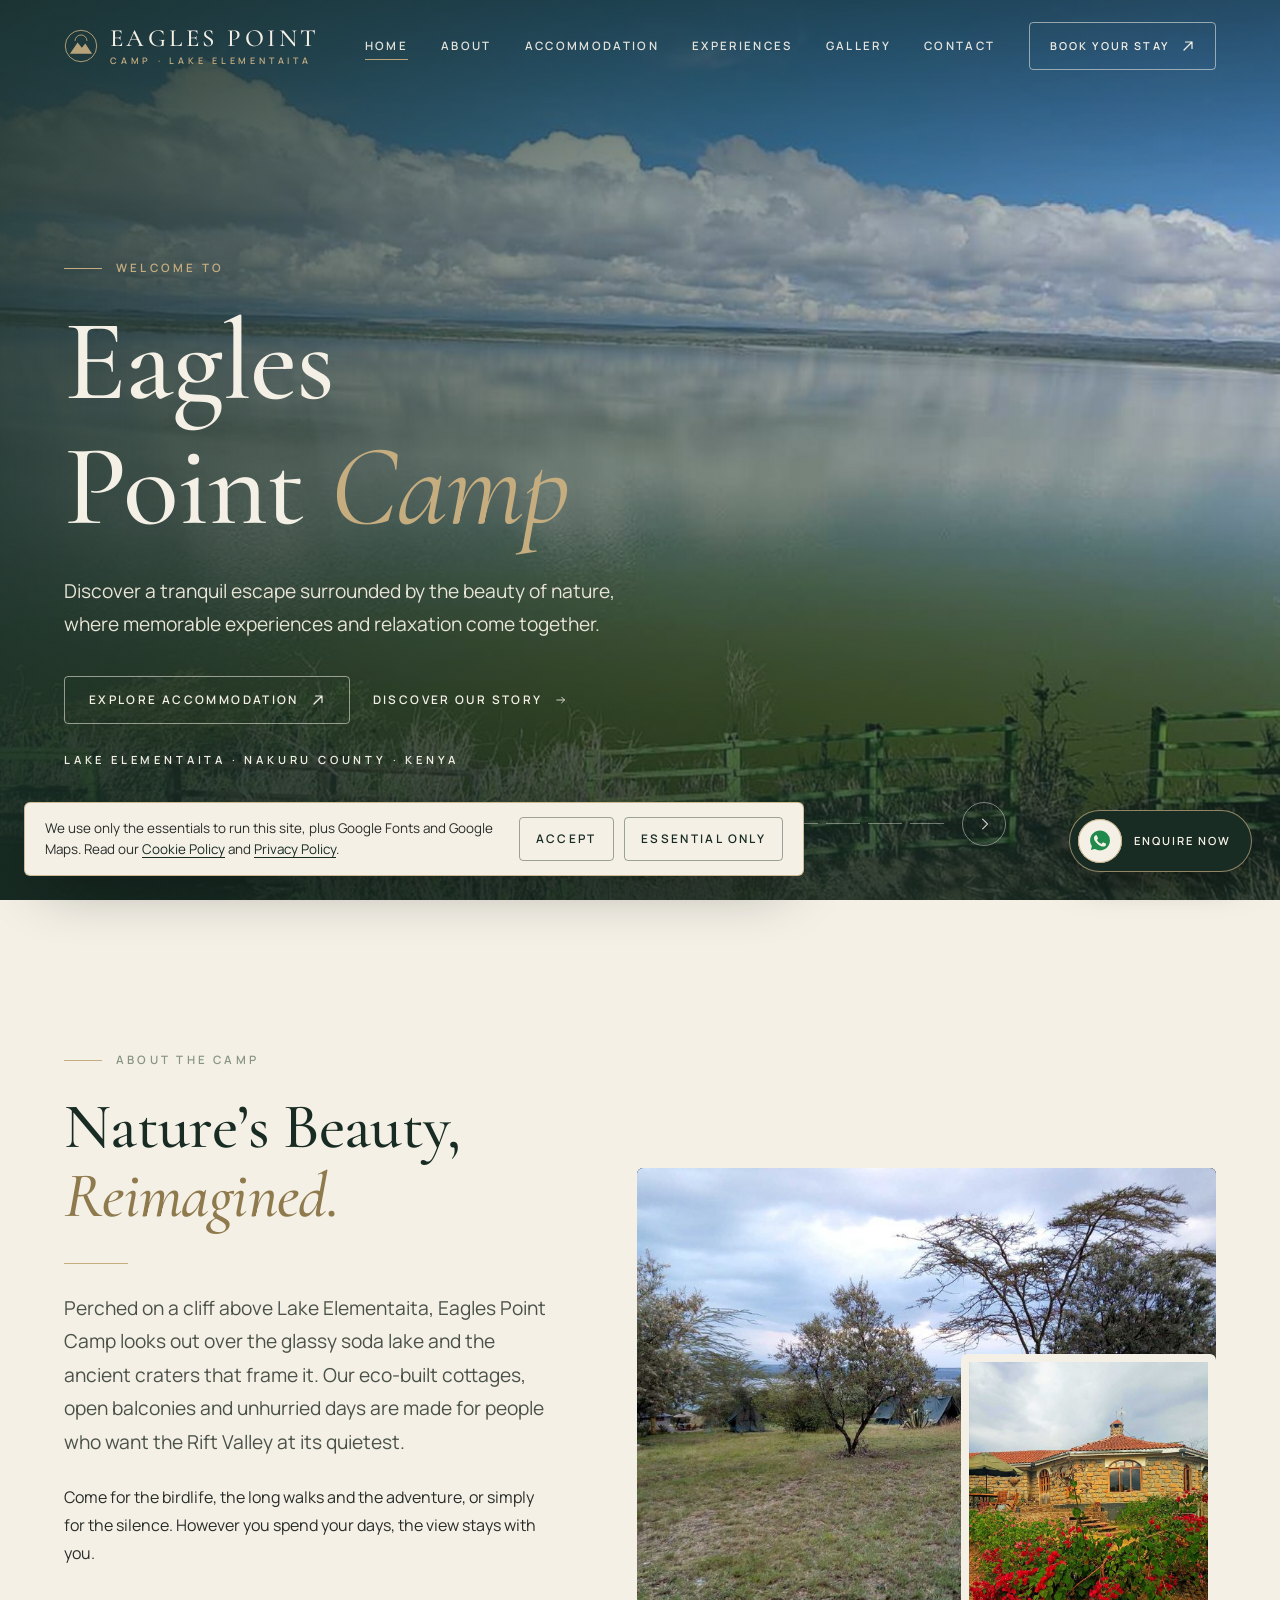
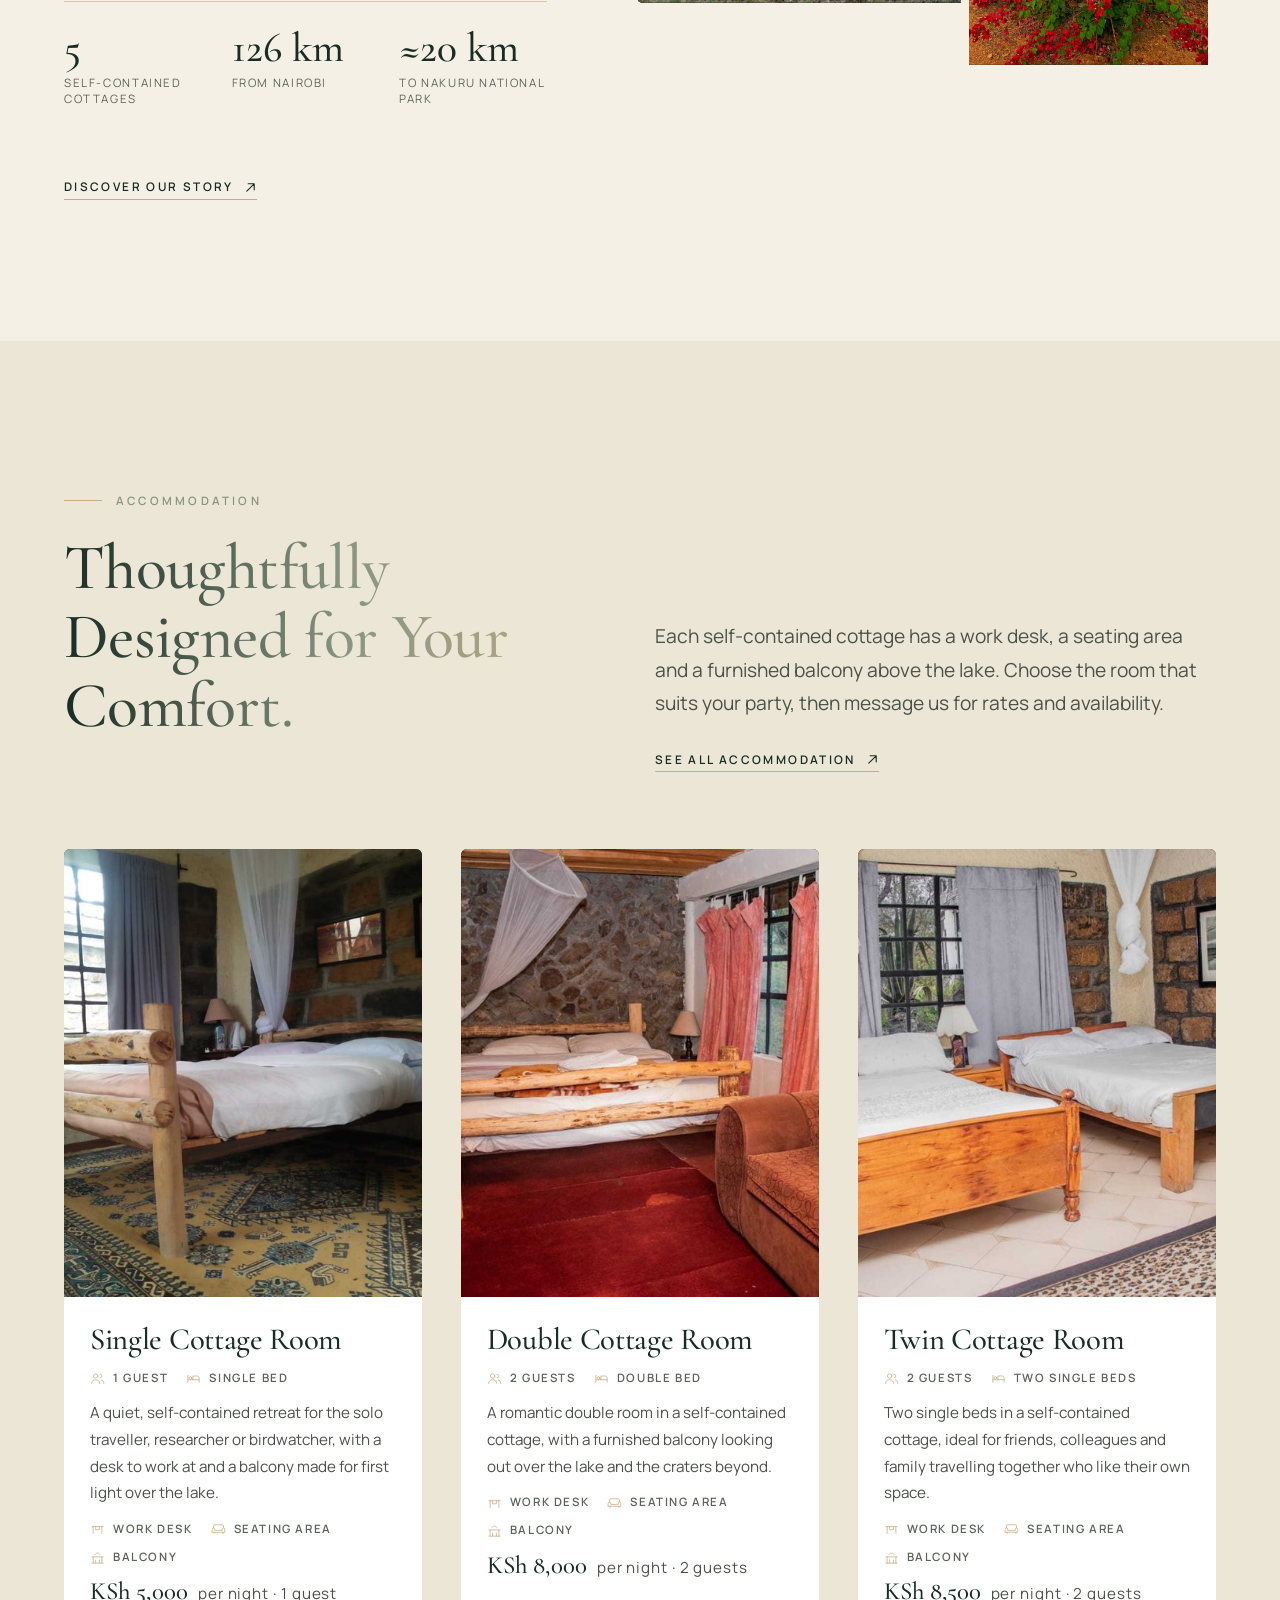
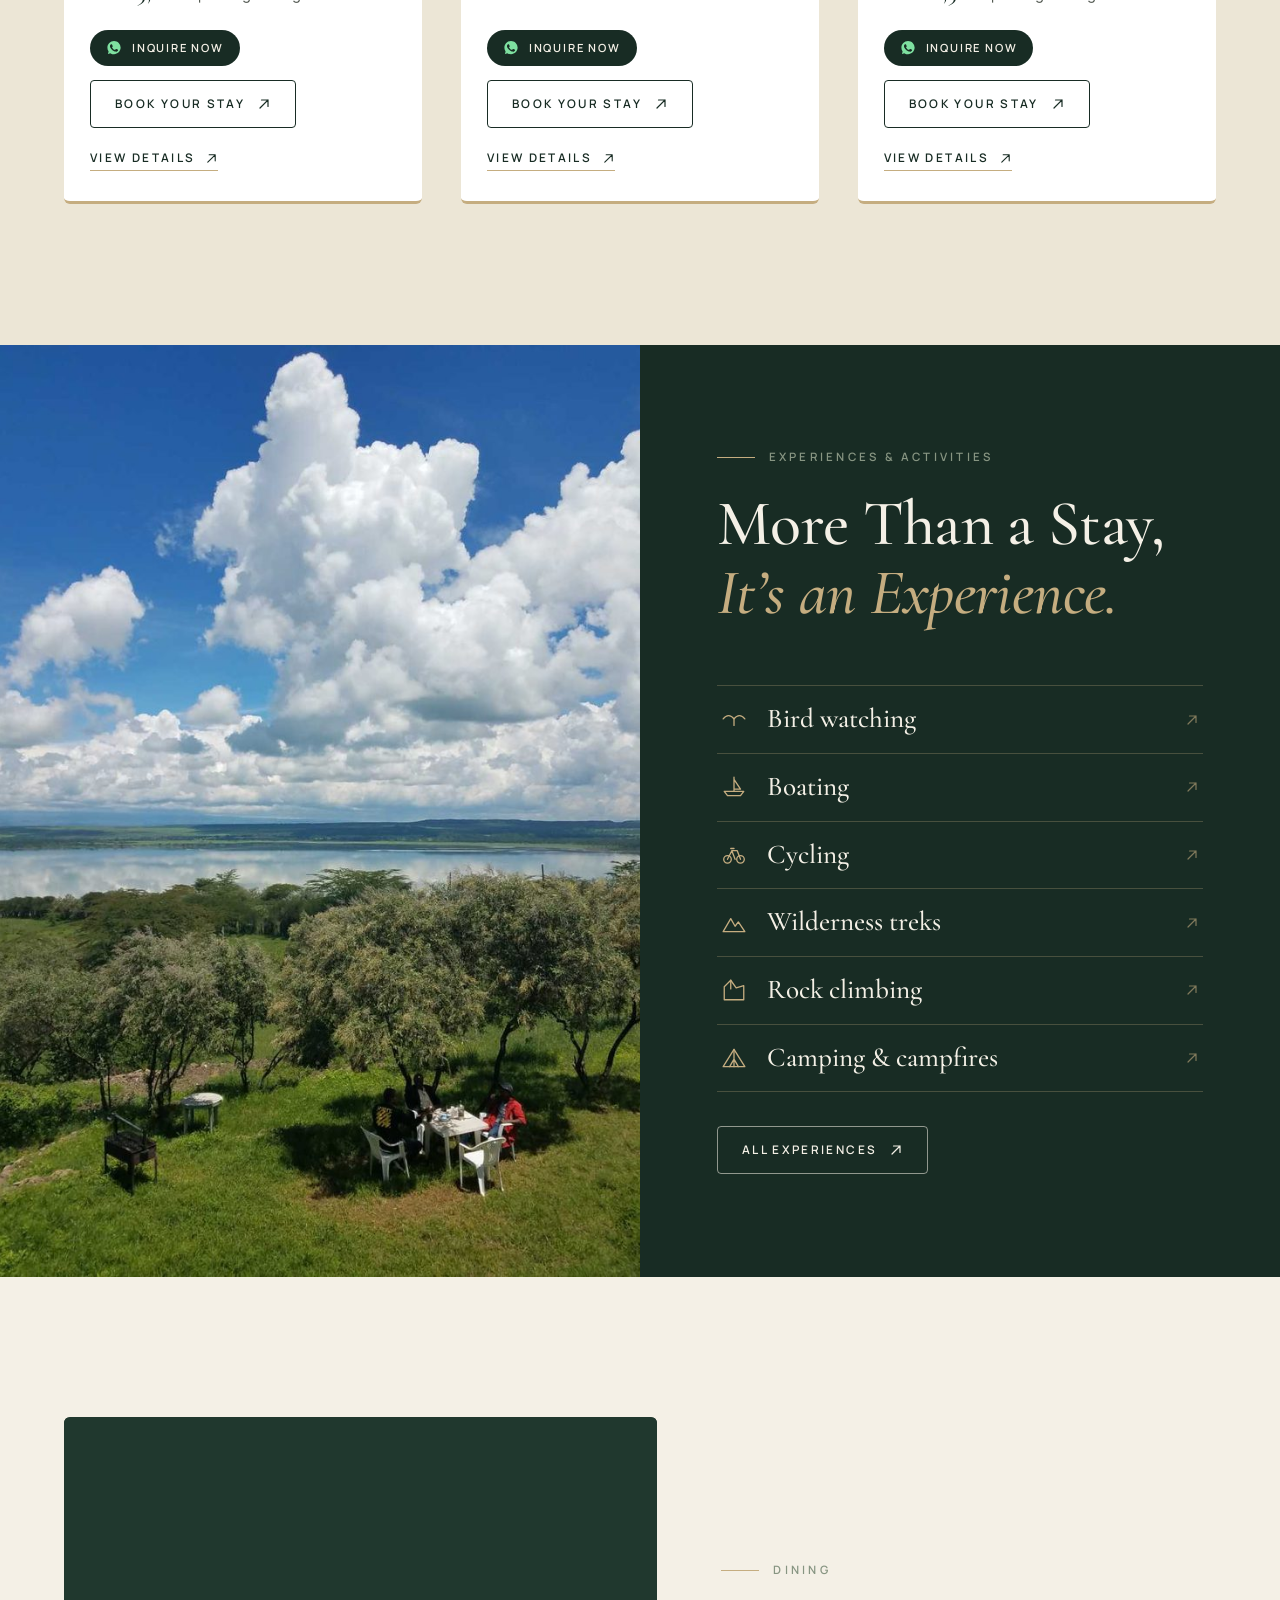
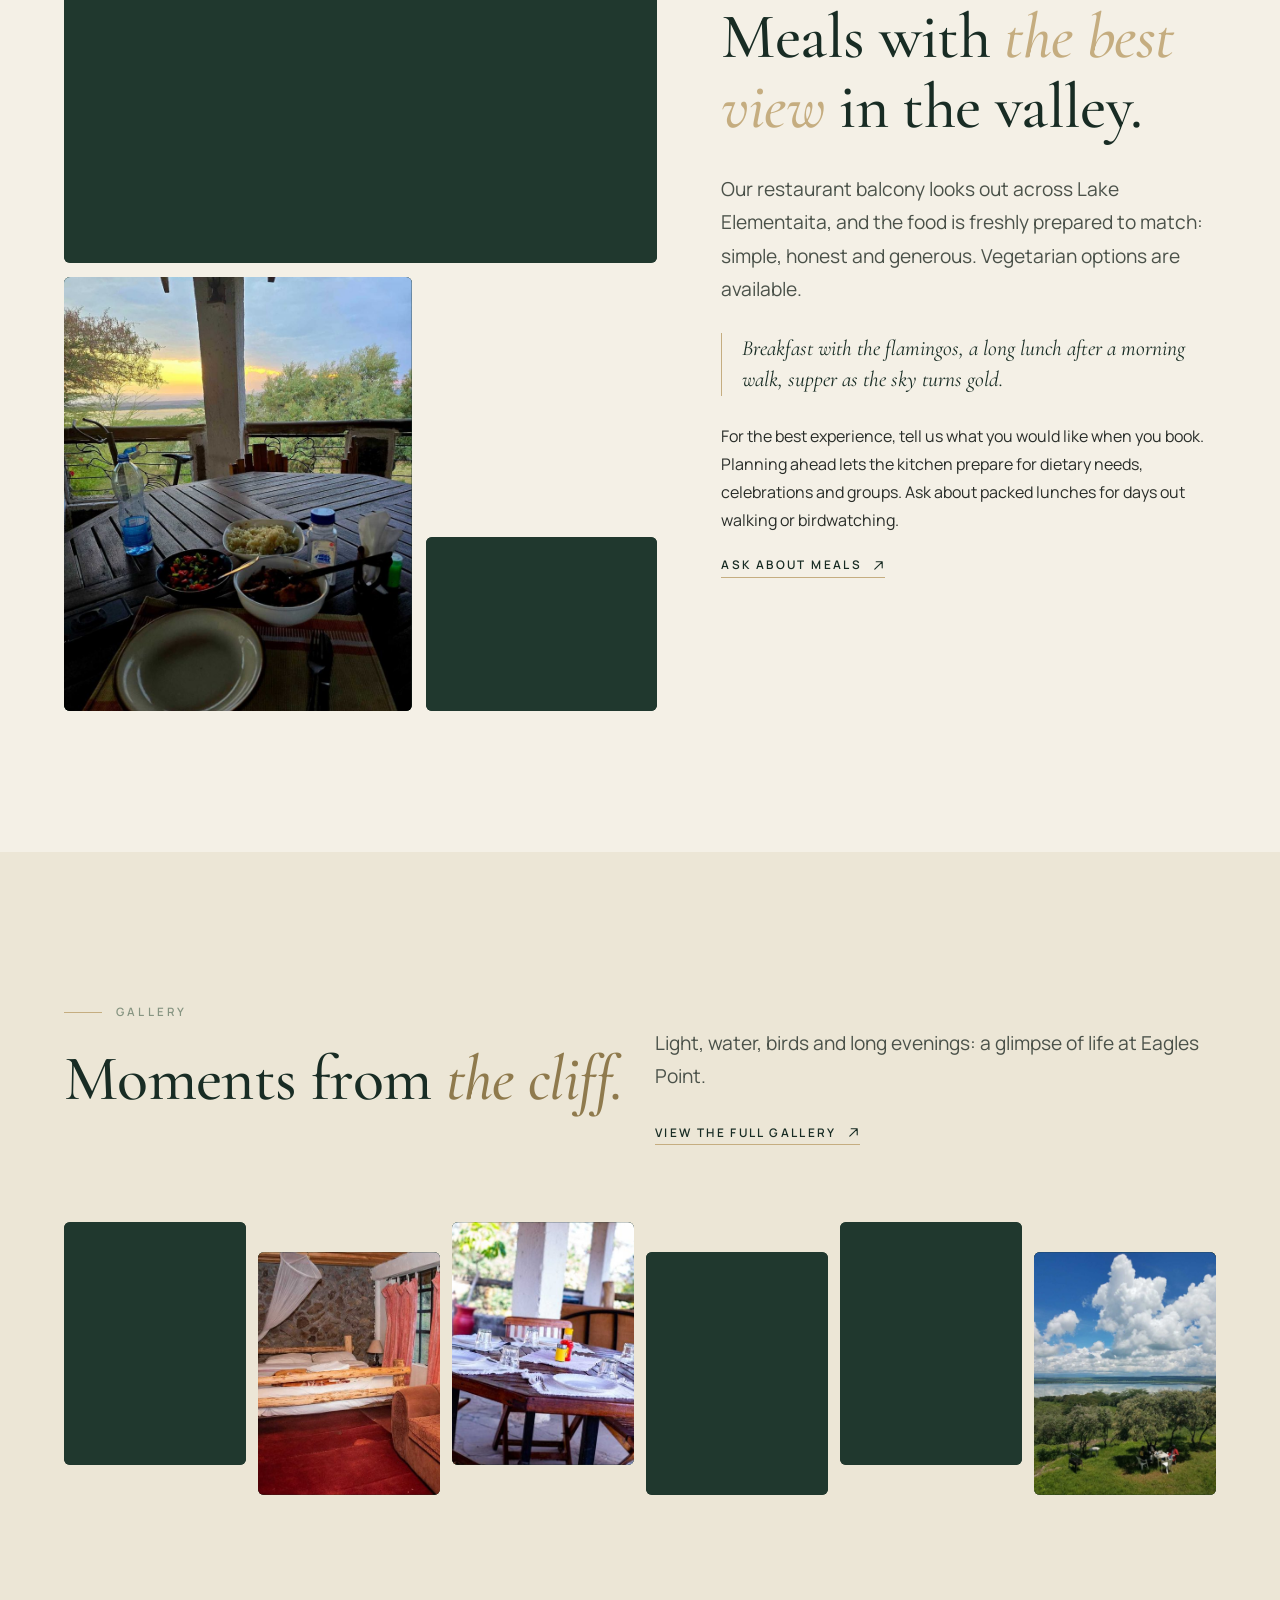
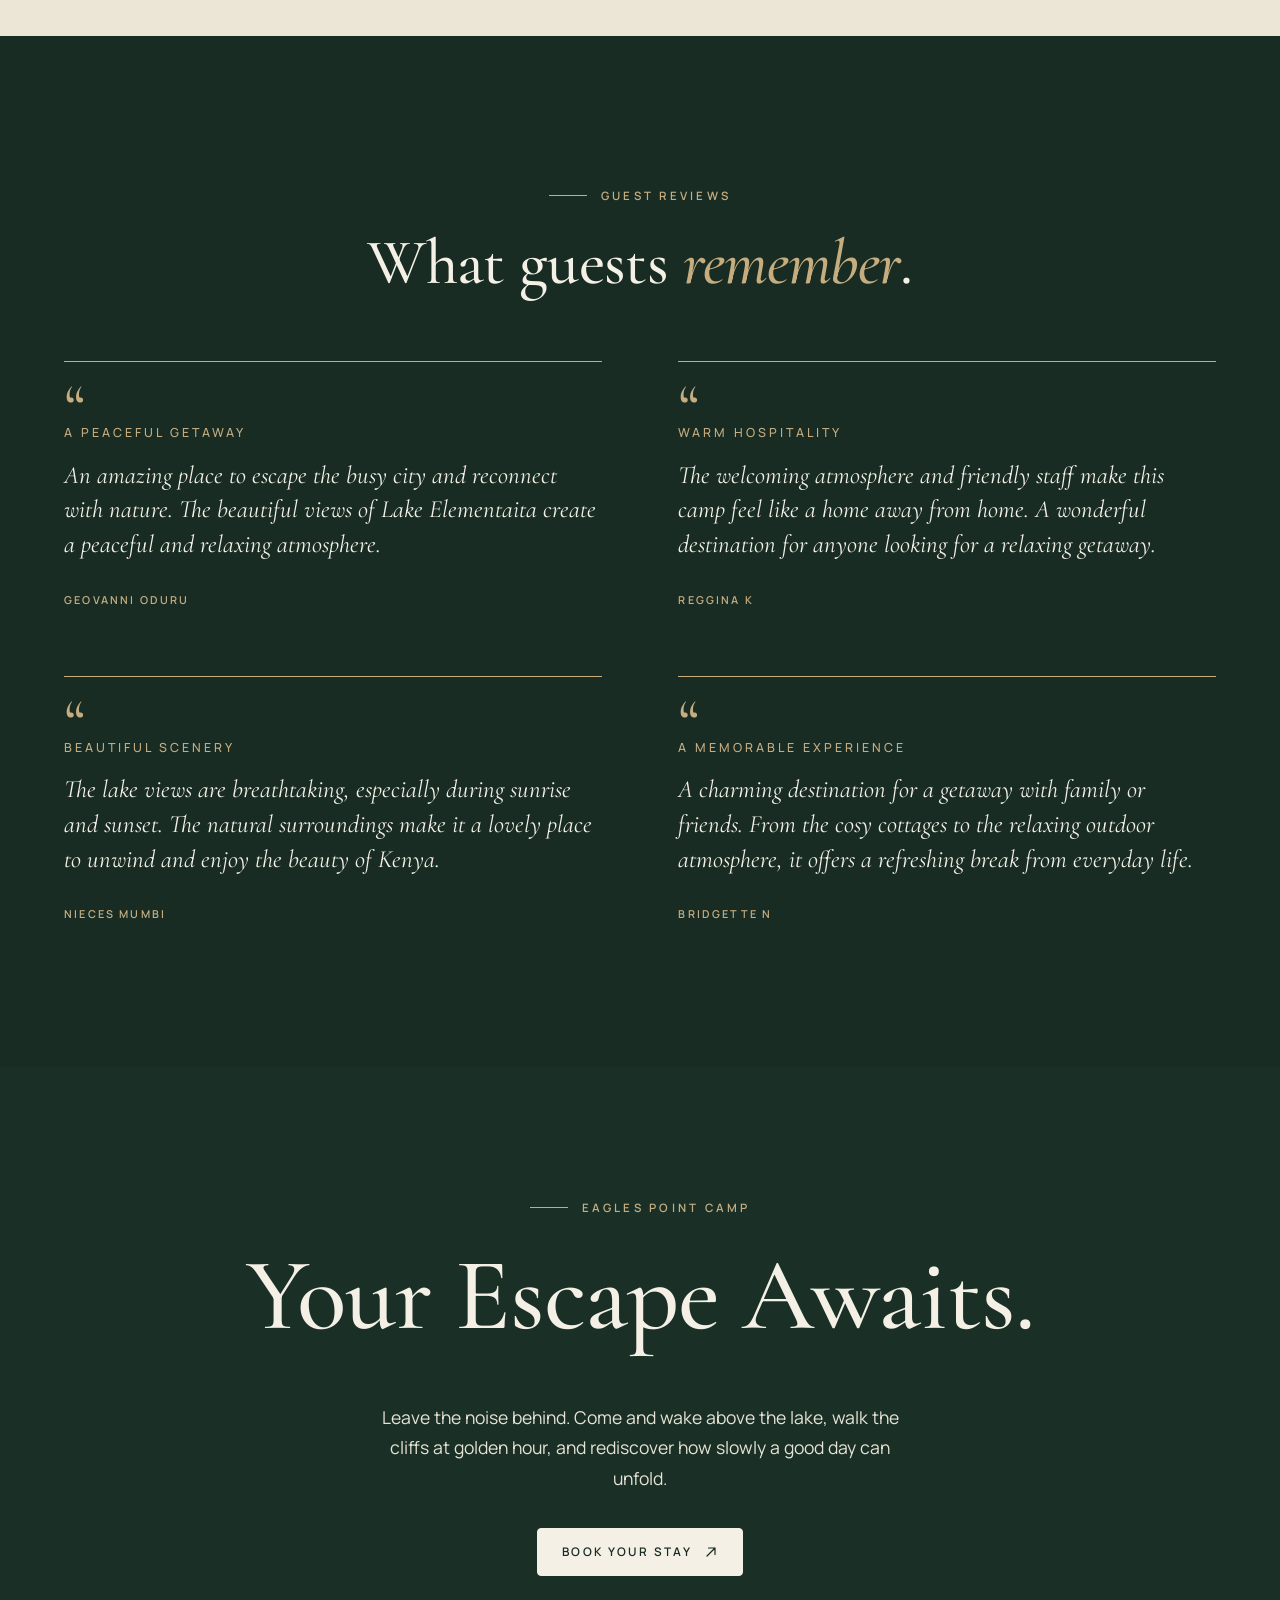
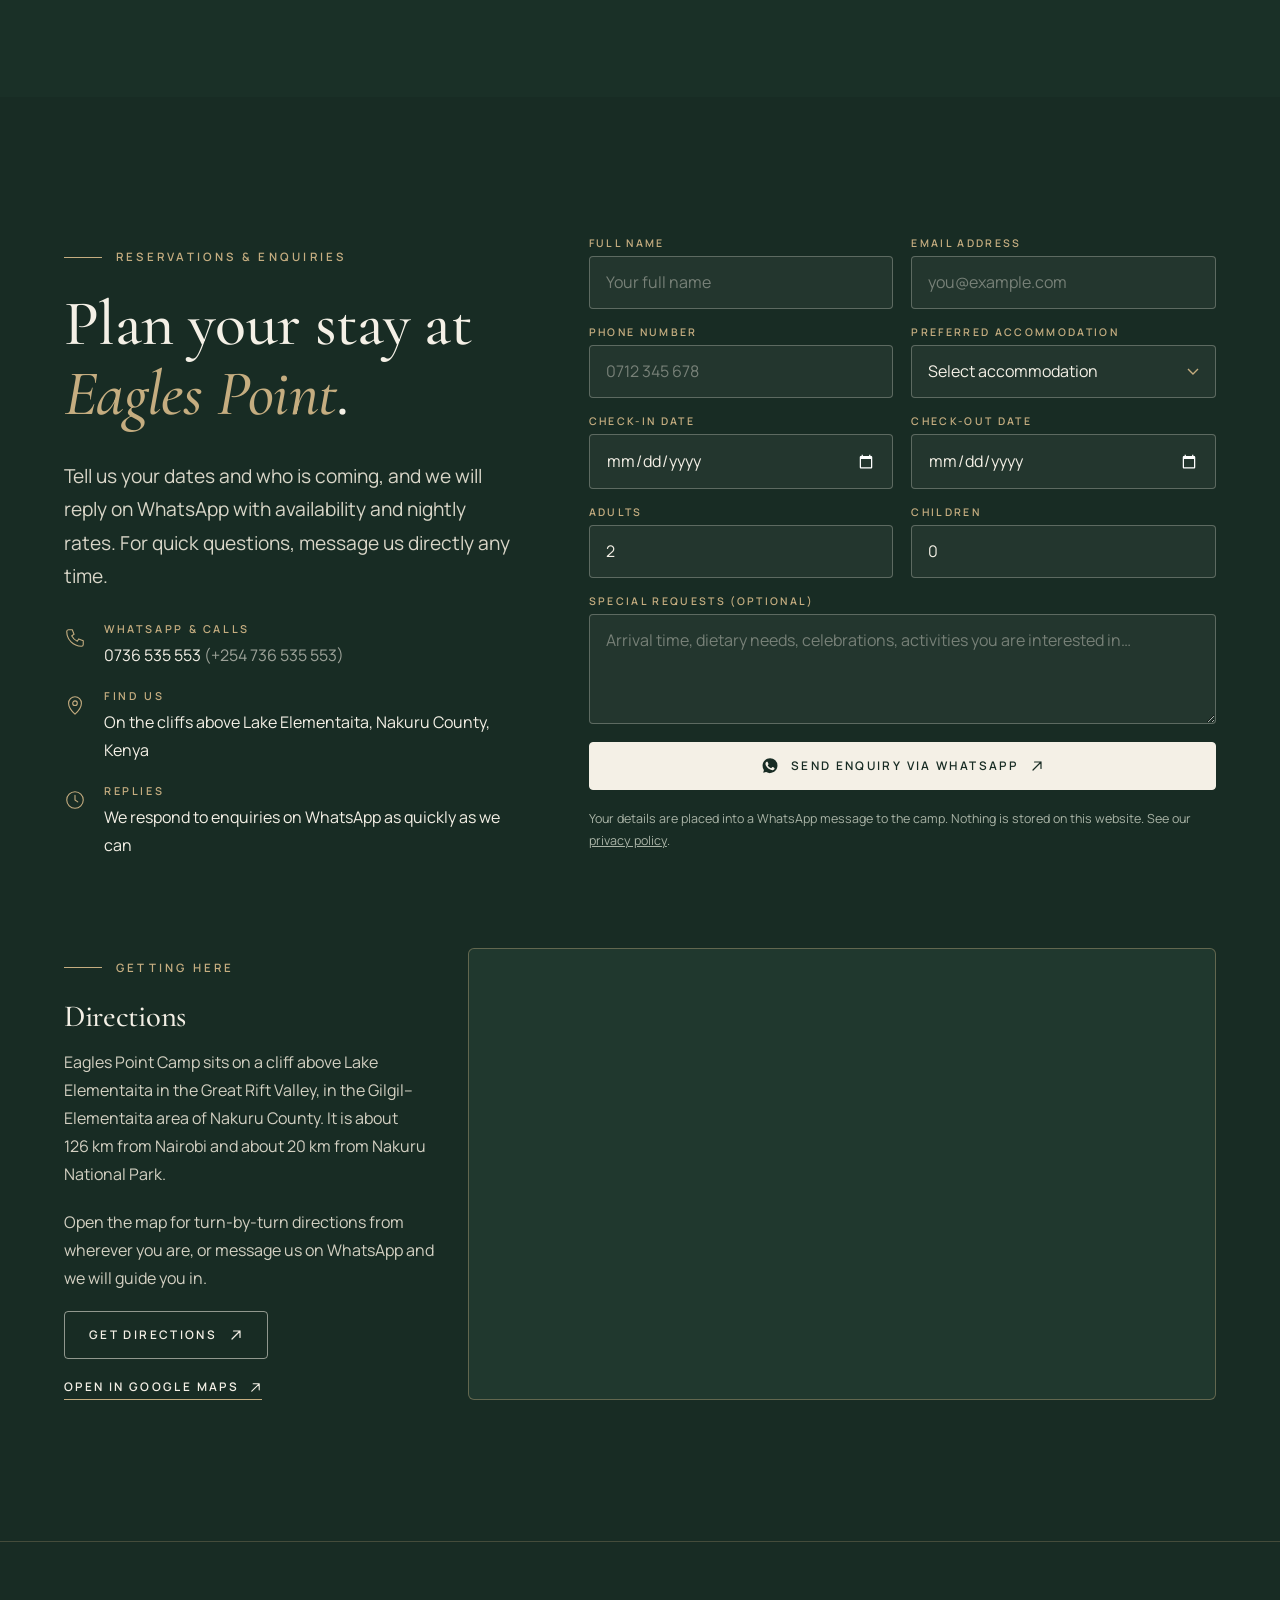
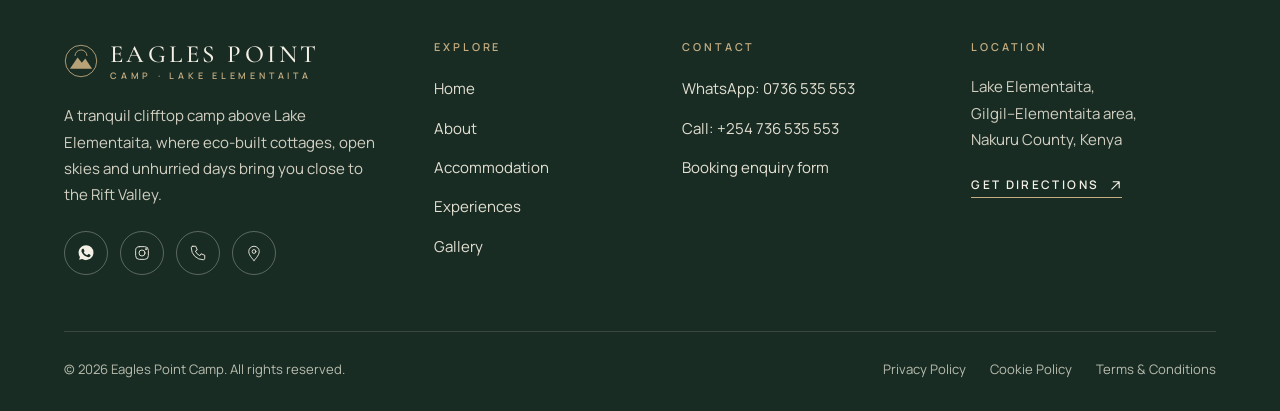
==== commit 8d432439: "Add files via upload" ====
--- a/index.html
+++ b/index.html
@@ -17,9 +17,9 @@
 <link rel="preload" as="image" href="images/photo-94.jpg" imagesrcset="images/photo-94-800.jpg 800w, images/photo-94.jpg 1920w" imagesizes="100vw" fetchpriority="high">
 <link rel="stylesheet" href="css/style.css">
 <script>document.documentElement.className+=' js'</script>
-<script type="application/ld+json">{"@context": "https://schema.org", "@type": "LodgingBusiness", "name": "Eagles Point Camp", "description": "A tranquil clifftop camp with eco-built self-contained cottages above Lake Elementaita, Nakuru County, Kenya.", "url": "https://www.eaglespointcamp.co.ke", "image": "https://www.eaglespointcamp.co.ke/images/og-image.jpg", "telephone": "+254719215135", "address": {"@type": "PostalAddress", "addressLocality": "Lake Elementaita", "addressRegion": "Nakuru County", "addressCountry": "KE"}, "amenityFeature": [{"@type": "LocationFeatureSpecification", "name": "Restaurant", "value": true}, {"@type": "LocationFeatureSpecification", "name": "Camping", "value": true}, {"@type": "LocationFeatureSpecification", "name": "Bird watching", "value": true}]}</script>
+<script type="application/ld+json">{"@context": "https://schema.org", "@type": "LodgingBusiness", "name": "Eagles Point Camp", "description": "A tranquil clifftop camp with eco-built self-contained cottages above Lake Elementaita, Nakuru County, Kenya.", "url": "https://www.eaglespointcamp.co.ke", "image": "https://www.eaglespointcamp.co.ke/images/og-image.jpg", "telephone": "+254736535553", "address": {"@type": "PostalAddress", "addressLocality": "Lake Elementaita", "addressRegion": "Nakuru County", "addressCountry": "KE"}, "amenityFeature": [{"@type": "LocationFeatureSpecification", "name": "Restaurant", "value": true}, {"@type": "LocationFeatureSpecification", "name": "Camping", "value": true}, {"@type": "LocationFeatureSpecification", "name": "Bird watching", "value": true}]}</script>
 </head>
-<body>
+<body class="home">
 <a class="skip" href="#main">Skip to content</a>
 <header class="site-header">
  <div class="bar">
@@ -74,7 +74,7 @@
   <div class="meta"><span><svg class="" viewBox="0 0 24 24" fill="none" stroke="currentColor" stroke-width="1.2" stroke-linecap="round" stroke-linejoin="round" aria-hidden="true"><path d="M3 9h18M5 9v11M19 9v11M9 9v5h6V9"/></svg>Work desk</span><span><svg class="" viewBox="0 0 24 24" fill="none" stroke="currentColor" stroke-width="1.2" stroke-linecap="round" stroke-linejoin="round" aria-hidden="true"><path d="M4 11V8a2 2 0 012-2h12a2 2 0 012 2v3M2 13a2 2 0 014 0v2h12v-2a2 2 0 014 0v5H2zM5 18v2M19 18v2"/></svg>Seating area</span><span><svg class="" viewBox="0 0 24 24" fill="none" stroke="currentColor" stroke-width="1.2" stroke-linecap="round" stroke-linejoin="round" aria-hidden="true"><path d="M3 21h18M5 21V11M19 21V11M3 11h18M9 21v-5M15 21v-5M8 7c2-3 6-3 8 0"/></svg>Balcony</span></div>
   <p class="price"><b>KSh 5,000</b> <span>per night · 1 guest</span></p>
   <div class="acts">
-   <a class="rate-pill" href="https://wa.me/254719215135?text=Hello%20Eagles%20Point%20Camp%2C%20I%20would%20like%20the%20rates%20and%20availability%20for%20the%20Single%20Cottage%20Room." target="_blank" rel="noopener"><svg class="wa" viewBox="0 0 24 24" fill="currentColor" aria-hidden="true"><path d="M17.47 14.38c-.3-.15-1.76-.87-2.03-.97-.27-.1-.47-.15-.67.15-.2.3-.77.97-.94 1.17-.17.2-.35.22-.65.07-.3-.15-1.26-.46-2.4-1.48-.89-.79-1.49-1.77-1.66-2.07-.17-.3-.02-.46.13-.61.13-.13.3-.35.45-.52.15-.17.2-.3.3-.5.1-.2.05-.37-.02-.52-.07-.15-.67-1.62-.92-2.22-.24-.58-.49-.5-.67-.51h-.57c-.2 0-.52.07-.8.37-.27.3-1.04 1.02-1.04 2.48 0 1.46 1.07 2.88 1.21 3.08.15.2 2.1 3.2 5.08 4.49.71.31 1.26.49 1.69.63.71.23 1.36.2 1.87.12.57-.09 1.76-.72 2.01-1.41.25-.69.25-1.29.17-1.41-.07-.12-.27-.2-.57-.35zM12.05 21.5h-.01a9.9 9.9 0 01-5.03-1.38l-.36-.21-3.74.98 1-3.65-.24-.37A9.86 9.86 0 012.1 11.4C2.1 5.93 6.58 1.5 12.05 1.5c2.65 0 5.14 1.03 7.01 2.9a9.82 9.82 0 012.9 7c0 5.47-4.46 9.9-9.91 9.9z"/></svg> Inquire Now</a>
+   <a class="rate-pill" href="https://wa.me/254736535553?text=Hello%20Eagles%20Point%20Camp%2C%20I%20would%20like%20the%20rates%20and%20availability%20for%20the%20Single%20Cottage%20Room." target="_blank" rel="noopener"><svg class="wa" viewBox="0 0 24 24" fill="currentColor" aria-hidden="true"><path d="M17.47 14.38c-.3-.15-1.76-.87-2.03-.97-.27-.1-.47-.15-.67.15-.2.3-.77.97-.94 1.17-.17.2-.35.22-.65.07-.3-.15-1.26-.46-2.4-1.48-.89-.79-1.49-1.77-1.66-2.07-.17-.3-.02-.46.13-.61.13-.13.3-.35.45-.52.15-.17.2-.3.3-.5.1-.2.05-.37-.02-.52-.07-.15-.67-1.62-.92-2.22-.24-.58-.49-.5-.67-.51h-.57c-.2 0-.52.07-.8.37-.27.3-1.04 1.02-1.04 2.48 0 1.46 1.07 2.88 1.21 3.08.15.2 2.1 3.2 5.08 4.49.71.31 1.26.49 1.69.63.71.23 1.36.2 1.87.12.57-.09 1.76-.72 2.01-1.41.25-.69.25-1.29.17-1.41-.07-.12-.27-.2-.57-.35zM12.05 21.5h-.01a9.9 9.9 0 01-5.03-1.38l-.36-.21-3.74.98 1-3.65-.24-.37A9.86 9.86 0 012.1 11.4C2.1 5.93 6.58 1.5 12.05 1.5c2.65 0 5.14 1.03 7.01 2.9a9.82 9.82 0 012.9 7c0 5.47-4.46 9.9-9.91 9.9z"/></svg> Inquire Now</a>
    <div class="btns" style="gap:18px"><a class="btn btn--dark btn--cycle" href="#book" data-room="Single Cottage Room">Book Your Stay <svg viewBox="0 0 14 14" fill="none" stroke="currentColor" stroke-width="1.2" stroke-linecap="round" stroke-linejoin="round" aria-hidden="true"><path d="M3 11L11 3M4.5 3H11v6.5"/></svg></a><a class="link" href="accommodation.html#single">View details <svg viewBox="0 0 14 14" fill="none" stroke="currentColor" stroke-width="1.2" stroke-linecap="round" stroke-linejoin="round" aria-hidden="true"><path d="M3 11L11 3M4.5 3H11v6.5"/></svg></a></div>
   </div>
  </div>
@@ -87,7 +87,7 @@
   <div class="meta"><span><svg class="" viewBox="0 0 24 24" fill="none" stroke="currentColor" stroke-width="1.2" stroke-linecap="round" stroke-linejoin="round" aria-hidden="true"><path d="M3 9h18M5 9v11M19 9v11M9 9v5h6V9"/></svg>Work desk</span><span><svg class="" viewBox="0 0 24 24" fill="none" stroke="currentColor" stroke-width="1.2" stroke-linecap="round" stroke-linejoin="round" aria-hidden="true"><path d="M4 11V8a2 2 0 012-2h12a2 2 0 012 2v3M2 13a2 2 0 014 0v2h12v-2a2 2 0 014 0v5H2zM5 18v2M19 18v2"/></svg>Seating area</span><span><svg class="" viewBox="0 0 24 24" fill="none" stroke="currentColor" stroke-width="1.2" stroke-linecap="round" stroke-linejoin="round" aria-hidden="true"><path d="M3 21h18M5 21V11M19 21V11M3 11h18M9 21v-5M15 21v-5M8 7c2-3 6-3 8 0"/></svg>Balcony</span></div>
   <p class="price"><b>KSh 8,000</b> <span>per night · 2 guests</span></p>
   <div class="acts">
-   <a class="rate-pill" href="https://wa.me/254719215135?text=Hello%20Eagles%20Point%20Camp%2C%20I%20would%20like%20the%20rates%20and%20availability%20for%20the%20Double%20Cottage%20Room." target="_blank" rel="noopener"><svg class="wa" viewBox="0 0 24 24" fill="currentColor" aria-hidden="true"><path d="M17.47 14.38c-.3-.15-1.76-.87-2.03-.97-.27-.1-.47-.15-.67.15-.2.3-.77.97-.94 1.17-.17.2-.35.22-.65.07-.3-.15-1.26-.46-2.4-1.48-.89-.79-1.49-1.77-1.66-2.07-.17-.3-.02-.46.13-.61.13-.13.3-.35.45-.52.15-.17.2-.3.3-.5.1-.2.05-.37-.02-.52-.07-.15-.67-1.62-.92-2.22-.24-.58-.49-.5-.67-.51h-.57c-.2 0-.52.07-.8.37-.27.3-1.04 1.02-1.04 2.48 0 1.46 1.07 2.88 1.21 3.08.15.2 2.1 3.2 5.08 4.49.71.31 1.26.49 1.69.63.71.23 1.36.2 1.87.12.57-.09 1.76-.72 2.01-1.41.25-.69.25-1.29.17-1.41-.07-.12-.27-.2-.57-.35zM12.05 21.5h-.01a9.9 9.9 0 01-5.03-1.38l-.36-.21-3.74.98 1-3.65-.24-.37A9.86 9.86 0 012.1 11.4C2.1 5.93 6.58 1.5 12.05 1.5c2.65 0 5.14 1.03 7.01 2.9a9.82 9.82 0 012.9 7c0 5.47-4.46 9.9-9.91 9.9z"/></svg> Inquire Now</a>
+   <a class="rate-pill" href="https://wa.me/254736535553?text=Hello%20Eagles%20Point%20Camp%2C%20I%20would%20like%20the%20rates%20and%20availability%20for%20the%20Double%20Cottage%20Room." target="_blank" rel="noopener"><svg class="wa" viewBox="0 0 24 24" fill="currentColor" aria-hidden="true"><path d="M17.47 14.38c-.3-.15-1.76-.87-2.03-.97-.27-.1-.47-.15-.67.15-.2.3-.77.97-.94 1.17-.17.2-.35.22-.65.07-.3-.15-1.26-.46-2.4-1.48-.89-.79-1.49-1.77-1.66-2.07-.17-.3-.02-.46.13-.61.13-.13.3-.35.45-.52.15-.17.2-.3.3-.5.1-.2.05-.37-.02-.52-.07-.15-.67-1.62-.92-2.22-.24-.58-.49-.5-.67-.51h-.57c-.2 0-.52.07-.8.37-.27.3-1.04 1.02-1.04 2.48 0 1.46 1.07 2.88 1.21 3.08.15.2 2.1 3.2 5.08 4.49.71.31 1.26.49 1.69.63.71.23 1.36.2 1.87.12.57-.09 1.76-.72 2.01-1.41.25-.69.25-1.29.17-1.41-.07-.12-.27-.2-.57-.35zM12.05 21.5h-.01a9.9 9.9 0 01-5.03-1.38l-.36-.21-3.74.98 1-3.65-.24-.37A9.86 9.86 0 012.1 11.4C2.1 5.93 6.58 1.5 12.05 1.5c2.65 0 5.14 1.03 7.01 2.9a9.82 9.82 0 012.9 7c0 5.47-4.46 9.9-9.91 9.9z"/></svg> Inquire Now</a>
    <div class="btns" style="gap:18px"><a class="btn btn--dark btn--cycle" href="#book" data-room="Double Cottage Room">Book Your Stay <svg viewBox="0 0 14 14" fill="none" stroke="currentColor" stroke-width="1.2" stroke-linecap="round" stroke-linejoin="round" aria-hidden="true"><path d="M3 11L11 3M4.5 3H11v6.5"/></svg></a><a class="link" href="accommodation.html#double">View details <svg viewBox="0 0 14 14" fill="none" stroke="currentColor" stroke-width="1.2" stroke-linecap="round" stroke-linejoin="round" aria-hidden="true"><path d="M3 11L11 3M4.5 3H11v6.5"/></svg></a></div>
   </div>
  </div>
@@ -100,7 +100,7 @@
   <div class="meta"><span><svg class="" viewBox="0 0 24 24" fill="none" stroke="currentColor" stroke-width="1.2" stroke-linecap="round" stroke-linejoin="round" aria-hidden="true"><path d="M3 9h18M5 9v11M19 9v11M9 9v5h6V9"/></svg>Work desk</span><span><svg class="" viewBox="0 0 24 24" fill="none" stroke="currentColor" stroke-width="1.2" stroke-linecap="round" stroke-linejoin="round" aria-hidden="true"><path d="M4 11V8a2 2 0 012-2h12a2 2 0 012 2v3M2 13a2 2 0 014 0v2h12v-2a2 2 0 014 0v5H2zM5 18v2M19 18v2"/></svg>Seating area</span><span><svg class="" viewBox="0 0 24 24" fill="none" stroke="currentColor" stroke-width="1.2" stroke-linecap="round" stroke-linejoin="round" aria-hidden="true"><path d="M3 21h18M5 21V11M19 21V11M3 11h18M9 21v-5M15 21v-5M8 7c2-3 6-3 8 0"/></svg>Balcony</span></div>
   <p class="price"><b>KSh 8,500</b> <span>per night · 2 guests</span></p>
   <div class="acts">
-   <a class="rate-pill" href="https://wa.me/254719215135?text=Hello%20Eagles%20Point%20Camp%2C%20I%20would%20like%20the%20rates%20and%20availability%20for%20the%20Twin%20Cottage%20Room." target="_blank" rel="noopener"><svg class="wa" viewBox="0 0 24 24" fill="currentColor" aria-hidden="true"><path d="M17.47 14.38c-.3-.15-1.76-.87-2.03-.97-.27-.1-.47-.15-.67.15-.2.3-.77.97-.94 1.17-.17.2-.35.22-.65.07-.3-.15-1.26-.46-2.4-1.48-.89-.79-1.49-1.77-1.66-2.07-.17-.3-.02-.46.13-.61.13-.13.3-.35.45-.52.15-.17.2-.3.3-.5.1-.2.05-.37-.02-.52-.07-.15-.67-1.62-.92-2.22-.24-.58-.49-.5-.67-.51h-.57c-.2 0-.52.07-.8.37-.27.3-1.04 1.02-1.04 2.48 0 1.46 1.07 2.88 1.21 3.08.15.2 2.1 3.2 5.08 4.49.71.31 1.26.49 1.69.63.71.23 1.36.2 1.87.12.57-.09 1.76-.72 2.01-1.41.25-.69.25-1.29.17-1.41-.07-.12-.27-.2-.57-.35zM12.05 21.5h-.01a9.9 9.9 0 01-5.03-1.38l-.36-.21-3.74.98 1-3.65-.24-.37A9.86 9.86 0 012.1 11.4C2.1 5.93 6.58 1.5 12.05 1.5c2.65 0 5.14 1.03 7.01 2.9a9.82 9.82 0 012.9 7c0 5.47-4.46 9.9-9.91 9.9z"/></svg> Inquire Now</a>
+   <a class="rate-pill" href="https://wa.me/254736535553?text=Hello%20Eagles%20Point%20Camp%2C%20I%20would%20like%20the%20rates%20and%20availability%20for%20the%20Twin%20Cottage%20Room." target="_blank" rel="noopener"><svg class="wa" viewBox="0 0 24 24" fill="currentColor" aria-hidden="true"><path d="M17.47 14.38c-.3-.15-1.76-.87-2.03-.97-.27-.1-.47-.15-.67.15-.2.3-.77.97-.94 1.17-.17.2-.35.22-.65.07-.3-.15-1.26-.46-2.4-1.48-.89-.79-1.49-1.77-1.66-2.07-.17-.3-.02-.46.13-.61.13-.13.3-.35.45-.52.15-.17.2-.3.3-.5.1-.2.05-.37-.02-.52-.07-.15-.67-1.62-.92-2.22-.24-.58-.49-.5-.67-.51h-.57c-.2 0-.52.07-.8.37-.27.3-1.04 1.02-1.04 2.48 0 1.46 1.07 2.88 1.21 3.08.15.2 2.1 3.2 5.08 4.49.71.31 1.26.49 1.69.63.71.23 1.36.2 1.87.12.57-.09 1.76-.72 2.01-1.41.25-.69.25-1.29.17-1.41-.07-.12-.27-.2-.57-.35zM12.05 21.5h-.01a9.9 9.9 0 01-5.03-1.38l-.36-.21-3.74.98 1-3.65-.24-.37A9.86 9.86 0 012.1 11.4C2.1 5.93 6.58 1.5 12.05 1.5c2.65 0 5.14 1.03 7.01 2.9a9.82 9.82 0 012.9 7c0 5.47-4.46 9.9-9.91 9.9z"/></svg> Inquire Now</a>
    <div class="btns" style="gap:18px"><a class="btn btn--dark btn--cycle" href="#book" data-room="Twin Cottage Room">Book Your Stay <svg viewBox="0 0 14 14" fill="none" stroke="currentColor" stroke-width="1.2" stroke-linecap="round" stroke-linejoin="round" aria-hidden="true"><path d="M3 11L11 3M4.5 3H11v6.5"/></svg></a><a class="link" href="accommodation.html#twin">View details <svg viewBox="0 0 14 14" fill="none" stroke="currentColor" stroke-width="1.2" stroke-linecap="round" stroke-linejoin="round" aria-hidden="true"><path d="M3 11L11 3M4.5 3H11v6.5"/></svg></a></div>
   </div>
  </div>
@@ -131,7 +131,7 @@
    <p class="lead">Our restaurant balcony looks out across Lake Elementaita, and the food is freshly prepared to match: simple, honest and generous. Vegetarian options are available.</p>
    <p class="menu-note">Breakfast with the flamingos, a long lunch after a morning walk, supper as the sky turns gold.</p>
    <p>For the best experience, tell us what you would like when you book. Planning ahead lets the kitchen prepare for dietary needs, celebrations and groups. Ask about packed lunches for days out walking or birdwatching.</p>
-   <div class="btns"><a class="link" href="https://wa.me/254719215135?text=Hello%20Eagles%20Point%20Camp%2C%20I%20would%20like%20to%20ask%20about%20meals%20and%20dining." target="_blank" rel="noopener">Ask about meals <svg viewBox="0 0 14 14" fill="none" stroke="currentColor" stroke-width="1.2" stroke-linecap="round" stroke-linejoin="round" aria-hidden="true"><path d="M3 11L11 3M4.5 3H11v6.5"/></svg></a></div>
+   <div class="btns"><a class="link" href="https://wa.me/254736535553?text=Hello%20Eagles%20Point%20Camp%2C%20I%20would%20like%20to%20ask%20about%20meals%20and%20dining." target="_blank" rel="noopener">Ask about meals <svg viewBox="0 0 14 14" fill="none" stroke="currentColor" stroke-width="1.2" stroke-linecap="round" stroke-linejoin="round" aria-hidden="true"><path d="M3 11L11 3M4.5 3H11v6.5"/></svg></a></div>
   </div>
  </div></div></section>
 <section class="section alt" aria-labelledby="g-h"><div class="container">
@@ -155,7 +155,7 @@
     <h2 id="contact-h">Plan your stay at <em class="gold-i">Eagles Point</em>.</h2>
     <p class="lead">Tell us your dates and who is coming, and we will reply on WhatsApp with availability and nightly rates. For quick questions, message us directly any time.</p>
     <ul class="info-list">
-     <li><svg class="" viewBox="0 0 24 24" fill="none" stroke="currentColor" stroke-width="1.2" stroke-linecap="round" stroke-linejoin="round" aria-hidden="true"><path d="M5 3h4l2 5-2.5 1.5a11 11 0 006 6L16 13l5 2v4a2 2 0 01-2 2A16 16 0 013 5a2 2 0 012-2z"/></svg><div><b>WhatsApp &amp; calls</b><a href="https://wa.me/254719215135" target="_blank" rel="noopener">0719 215 135</a> <span style="opacity:.6">(+254 719 215 135)</span></div></li>
+     <li><svg class="" viewBox="0 0 24 24" fill="none" stroke="currentColor" stroke-width="1.2" stroke-linecap="round" stroke-linejoin="round" aria-hidden="true"><path d="M5 3h4l2 5-2.5 1.5a11 11 0 006 6L16 13l5 2v4a2 2 0 01-2 2A16 16 0 013 5a2 2 0 012-2z"/></svg><div><b>WhatsApp &amp; calls</b><a href="https://wa.me/254736535553" target="_blank" rel="noopener">0736 535 553</a> <span style="opacity:.6">(+254 736 535 553)</span></div></li>
      <li><svg class="" viewBox="0 0 24 24" fill="none" stroke="currentColor" stroke-width="1.2" stroke-linecap="round" stroke-linejoin="round" aria-hidden="true"><path d="M12 22s7-6.5 7-12a7 7 0 10-14 0c0 5.5 7 12 7 12z"/><circle cx="12" cy="10" r="2.5"/></svg><div><b>Find us</b>On the cliffs above Lake Elementaita, Nakuru County, Kenya</div></li>
      <li><svg class="" viewBox="0 0 24 24" fill="none" stroke="currentColor" stroke-width="1.2" stroke-linecap="round" stroke-linejoin="round" aria-hidden="true"><circle cx="12" cy="12" r="9"/><path d="M12 7v5l3 2"/></svg><div><b>Replies</b>We respond to enquiries on WhatsApp as quickly as we can</div></li>
     </ul>
@@ -191,14 +191,14 @@
     <a class="logo" href="index.html"><svg viewBox="0 0 40 40" fill="none" aria-hidden="true"><circle cx="20" cy="20" r="18.5" stroke="currentColor" stroke-width="1"/><path d="M7 29l9-13 5 6 4-5 8 12z" fill="currentColor" opacity=".92"/><path d="M13 14a7 7 0 0114 0" stroke="currentColor" stroke-width="1"/></svg><span><b>Eagles Point</b><small>Camp · Lake Elementaita</small></span></a>
     <p>A tranquil clifftop camp above Lake Elementaita, where eco-built cottages, open skies and unhurried days bring you close to the Rift Valley.</p>
     <div class="socials">
-     <a href="https://wa.me/254719215135" target="_blank" rel="noopener" aria-label="Chat with us on WhatsApp"><svg class="wa" viewBox="0 0 24 24" fill="currentColor" aria-hidden="true"><path d="M17.47 14.38c-.3-.15-1.76-.87-2.03-.97-.27-.1-.47-.15-.67.15-.2.3-.77.97-.94 1.17-.17.2-.35.22-.65.07-.3-.15-1.26-.46-2.4-1.48-.89-.79-1.49-1.77-1.66-2.07-.17-.3-.02-.46.13-.61.13-.13.3-.35.45-.52.15-.17.2-.3.3-.5.1-.2.05-.37-.02-.52-.07-.15-.67-1.62-.92-2.22-.24-.58-.49-.5-.67-.51h-.57c-.2 0-.52.07-.8.37-.27.3-1.04 1.02-1.04 2.48 0 1.46 1.07 2.88 1.21 3.08.15.2 2.1 3.2 5.08 4.49.71.31 1.26.49 1.69.63.71.23 1.36.2 1.87.12.57-.09 1.76-.72 2.01-1.41.25-.69.25-1.29.17-1.41-.07-.12-.27-.2-.57-.35zM12.05 21.5h-.01a9.9 9.9 0 01-5.03-1.38l-.36-.21-3.74.98 1-3.65-.24-.37A9.86 9.86 0 012.1 11.4C2.1 5.93 6.58 1.5 12.05 1.5c2.65 0 5.14 1.03 7.01 2.9a9.82 9.82 0 012.9 7c0 5.47-4.46 9.9-9.91 9.9z"/></svg></a>
+     <a href="https://wa.me/254736535553" target="_blank" rel="noopener" aria-label="Chat with us on WhatsApp"><svg class="wa" viewBox="0 0 24 24" fill="currentColor" aria-hidden="true"><path d="M17.47 14.38c-.3-.15-1.76-.87-2.03-.97-.27-.1-.47-.15-.67.15-.2.3-.77.97-.94 1.17-.17.2-.35.22-.65.07-.3-.15-1.26-.46-2.4-1.48-.89-.79-1.49-1.77-1.66-2.07-.17-.3-.02-.46.13-.61.13-.13.3-.35.45-.52.15-.17.2-.3.3-.5.1-.2.05-.37-.02-.52-.07-.15-.67-1.62-.92-2.22-.24-.58-.49-.5-.67-.51h-.57c-.2 0-.52.07-.8.37-.27.3-1.04 1.02-1.04 2.48 0 1.46 1.07 2.88 1.21 3.08.15.2 2.1 3.2 5.08 4.49.71.31 1.26.49 1.69.63.71.23 1.36.2 1.87.12.57-.09 1.76-.72 2.01-1.41.25-.69.25-1.29.17-1.41-.07-.12-.27-.2-.57-.35zM12.05 21.5h-.01a9.9 9.9 0 01-5.03-1.38l-.36-.21-3.74.98 1-3.65-.24-.37A9.86 9.86 0 012.1 11.4C2.1 5.93 6.58 1.5 12.05 1.5c2.65 0 5.14 1.03 7.01 2.9a9.82 9.82 0 012.9 7c0 5.47-4.46 9.9-9.91 9.9z"/></svg></a>
      <a href="https://www.instagram.com/eaglespointcamp" target="_blank" rel="noopener" aria-label="Instagram"><svg viewBox="0 0 24 24" fill="none" stroke="currentColor" stroke-width="1.2" stroke-linecap="round" stroke-linejoin="round" aria-hidden="true"><rect x="3.5" y="3.5" width="17" height="17" rx="5"/><circle cx="12" cy="12" r="4"/><circle cx="17.2" cy="6.8" r=".6" fill="currentColor"/></svg></a>
-     <a href="tel:+254719215135" aria-label="Call Eagles Point Camp"><svg class="" viewBox="0 0 24 24" fill="none" stroke="currentColor" stroke-width="1.2" stroke-linecap="round" stroke-linejoin="round" aria-hidden="true"><path d="M5 3h4l2 5-2.5 1.5a11 11 0 006 6L16 13l5 2v4a2 2 0 01-2 2A16 16 0 013 5a2 2 0 012-2z"/></svg></a>
+     <a href="tel:+254736535553" aria-label="Call Eagles Point Camp"><svg class="" viewBox="0 0 24 24" fill="none" stroke="currentColor" stroke-width="1.2" stroke-linecap="round" stroke-linejoin="round" aria-hidden="true"><path d="M5 3h4l2 5-2.5 1.5a11 11 0 006 6L16 13l5 2v4a2 2 0 01-2 2A16 16 0 013 5a2 2 0 012-2z"/></svg></a>
      <a href="https://www.google.com/maps/search/?api=1&amp;query=Eagles+Point+Camp,+Lake+Elementaita,+Nakuru,+Kenya" target="_blank" rel="noopener" aria-label="Find us on Google Maps"><svg class="" viewBox="0 0 24 24" fill="none" stroke="currentColor" stroke-width="1.2" stroke-linecap="round" stroke-linejoin="round" aria-hidden="true"><path d="M12 22s7-6.5 7-12a7 7 0 10-14 0c0 5.5 7 12 7 12z"/><circle cx="12" cy="10" r="2.5"/></svg></a>
     </div>
    </div>
    <div><h4>Explore</h4><ul class="f-links"><li><a href="index.html">Home</a></li><li><a href="about.html">About</a></li><li><a href="accommodation.html">Accommodation</a></li><li><a href="experiences.html">Experiences</a></li><li><a href="experiences.html#gallery">Gallery</a></li></ul></div>
-   <div><h4>Contact</h4><ul class="f-links"><li><a href="https://wa.me/254719215135" target="_blank" rel="noopener">WhatsApp: 0719 215 135</a></li><li><a href="tel:+254719215135">Call: +254 719 215 135</a></li><li><a href="#book">Booking enquiry form</a></li></ul></div>
+   <div><h4>Contact</h4><ul class="f-links"><li><a href="https://wa.me/254736535553" target="_blank" rel="noopener">WhatsApp: 0736 535 553</a></li><li><a href="tel:+254736535553">Call: +254 736 535 553</a></li><li><a href="#book">Booking enquiry form</a></li></ul></div>
    <div><h4>Location</h4><p>Lake Elementaita,<br>Gilgil–Elementaita area,<br>Nakuru County, Kenya</p><p style="margin-top:10px"><a class="link" style="color:var(--ivory)" href="https://www.google.com/maps/dir/?api=1&amp;destination=Eagles+Point+Camp,+Lake+Elementaita,+Nakuru,+Kenya" target="_blank" rel="noopener">Get directions <svg viewBox="0 0 14 14" fill="none" stroke="currentColor" stroke-width="1.2" stroke-linecap="round" stroke-linejoin="round" aria-hidden="true"><path d="M3 11L11 3M4.5 3H11v6.5"/></svg></a></p></div>
   </div>
   <div class="f-bottom">
@@ -207,7 +207,7 @@
   </div>
  </div>
 </footer>
-<a class="fab" href="https://wa.me/254719215135?text=Hello%20Eagles%20Point%20Camp%2C%20I%20would%20like%20to%20enquire%20about%20rooms%20and%20rates." target="_blank" rel="noopener" aria-label="Enquire now on WhatsApp"><i><svg class="wa" viewBox="0 0 24 24" fill="currentColor" aria-hidden="true"><path d="M17.47 14.38c-.3-.15-1.76-.87-2.03-.97-.27-.1-.47-.15-.67.15-.2.3-.77.97-.94 1.17-.17.2-.35.22-.65.07-.3-.15-1.26-.46-2.4-1.48-.89-.79-1.49-1.77-1.66-2.07-.17-.3-.02-.46.13-.61.13-.13.3-.35.45-.52.15-.17.2-.3.3-.5.1-.2.05-.37-.02-.52-.07-.15-.67-1.62-.92-2.22-.24-.58-.49-.5-.67-.51h-.57c-.2 0-.52.07-.8.37-.27.3-1.04 1.02-1.04 2.48 0 1.46 1.07 2.88 1.21 3.08.15.2 2.1 3.2 5.08 4.49.71.31 1.26.49 1.69.63.71.23 1.36.2 1.87.12.57-.09 1.76-.72 2.01-1.41.25-.69.25-1.29.17-1.41-.07-.12-.27-.2-.57-.35zM12.05 21.5h-.01a9.9 9.9 0 01-5.03-1.38l-.36-.21-3.74.98 1-3.65-.24-.37A9.86 9.86 0 012.1 11.4C2.1 5.93 6.58 1.5 12.05 1.5c2.65 0 5.14 1.03 7.01 2.9a9.82 9.82 0 012.9 7c0 5.47-4.46 9.9-9.91 9.9z"/></svg></i><span>Enquire Now</span></a>
+<a class="fab" href="https://wa.me/254736535553?text=Hello%20Eagles%20Point%20Camp%2C%20I%20would%20like%20to%20enquire%20about%20rooms%20and%20rates." target="_blank" rel="noopener" aria-label="Enquire now on WhatsApp"><i><svg class="wa" viewBox="0 0 24 24" fill="currentColor" aria-hidden="true"><path d="M17.47 14.38c-.3-.15-1.76-.87-2.03-.97-.27-.1-.47-.15-.67.15-.2.3-.77.97-.94 1.17-.17.2-.35.22-.65.07-.3-.15-1.26-.46-2.4-1.48-.89-.79-1.49-1.77-1.66-2.07-.17-.3-.02-.46.13-.61.13-.13.3-.35.45-.52.15-.17.2-.3.3-.5.1-.2.05-.37-.02-.52-.07-.15-.67-1.62-.92-2.22-.24-.58-.49-.5-.67-.51h-.57c-.2 0-.52.07-.8.37-.27.3-1.04 1.02-1.04 2.48 0 1.46 1.07 2.88 1.21 3.08.15.2 2.1 3.2 5.08 4.49.71.31 1.26.49 1.69.63.71.23 1.36.2 1.87.12.57-.09 1.76-.72 2.01-1.41.25-.69.25-1.29.17-1.41-.07-.12-.27-.2-.57-.35zM12.05 21.5h-.01a9.9 9.9 0 01-5.03-1.38l-.36-.21-3.74.98 1-3.65-.24-.37A9.86 9.86 0 012.1 11.4C2.1 5.93 6.58 1.5 12.05 1.5c2.65 0 5.14 1.03 7.01 2.9a9.82 9.82 0 012.9 7c0 5.47-4.46 9.9-9.91 9.9z"/></svg></i><span>Enquire Now</span></a>
 <div class="cookie" role="dialog" aria-label="Cookie notice" aria-live="polite">
  <p>We use only the essentials to run this site, plus Google Fonts and Google Maps. Read our <a href="cookie-policy.html">Cookie Policy</a> and <a href="privacy-policy.html">Privacy Policy</a>.</p>
  <div class="btns"><button class="btn btn--dark" data-cookie="accepted" type="button">Accept</button><button class="btn btn--dark" data-cookie="essential" type="button">Essential only</button></div>
--- a/css/style.css
+++ b/css/style.css
@@ -383,3 +383,15 @@
 .rate-notes{margin:clamp(24px,3vw,40px) 0;padding:0;list-style:none;display:grid;gap:10px;max-width:860px}
 .rate-notes li{position:relative;padding-left:22px;font-size:.95rem;color:#4b5047}
 .rate-notes li::before{content:"";position:absolute;left:0;top:.7em;width:10px;height:1px;background:var(--gold)}
+
+/* Homepage: transparent horizontal nav on all screens (no hamburger) */
+body.home .burger{display:none}
+@media (max-width:1060px){
+  body.home .site-header{padding:14px 0 6px}
+  body.home .site-header .bar{flex-direction:column;align-items:flex-start;gap:10px}
+  body.home .nav{position:static;inset:auto;background:transparent;flex-direction:row;align-items:center;justify-content:flex-start;gap:20px;padding:0;opacity:1;visibility:visible;transform:none;width:100%;overflow-x:auto;white-space:nowrap;scrollbar-width:none;z-index:auto}
+  body.home .nav::-webkit-scrollbar{display:none}
+  body.home .nav a.nl{font:600 .66rem/1 var(--sans);letter-spacing:.16em;text-transform:uppercase;padding:8px 0;opacity:.92;flex:none}
+  body.home .nav .btn{margin:0;padding:10px 14px;font-size:.62rem;flex:none}
+  body.home .hero-inner{padding-top:170px}
+}
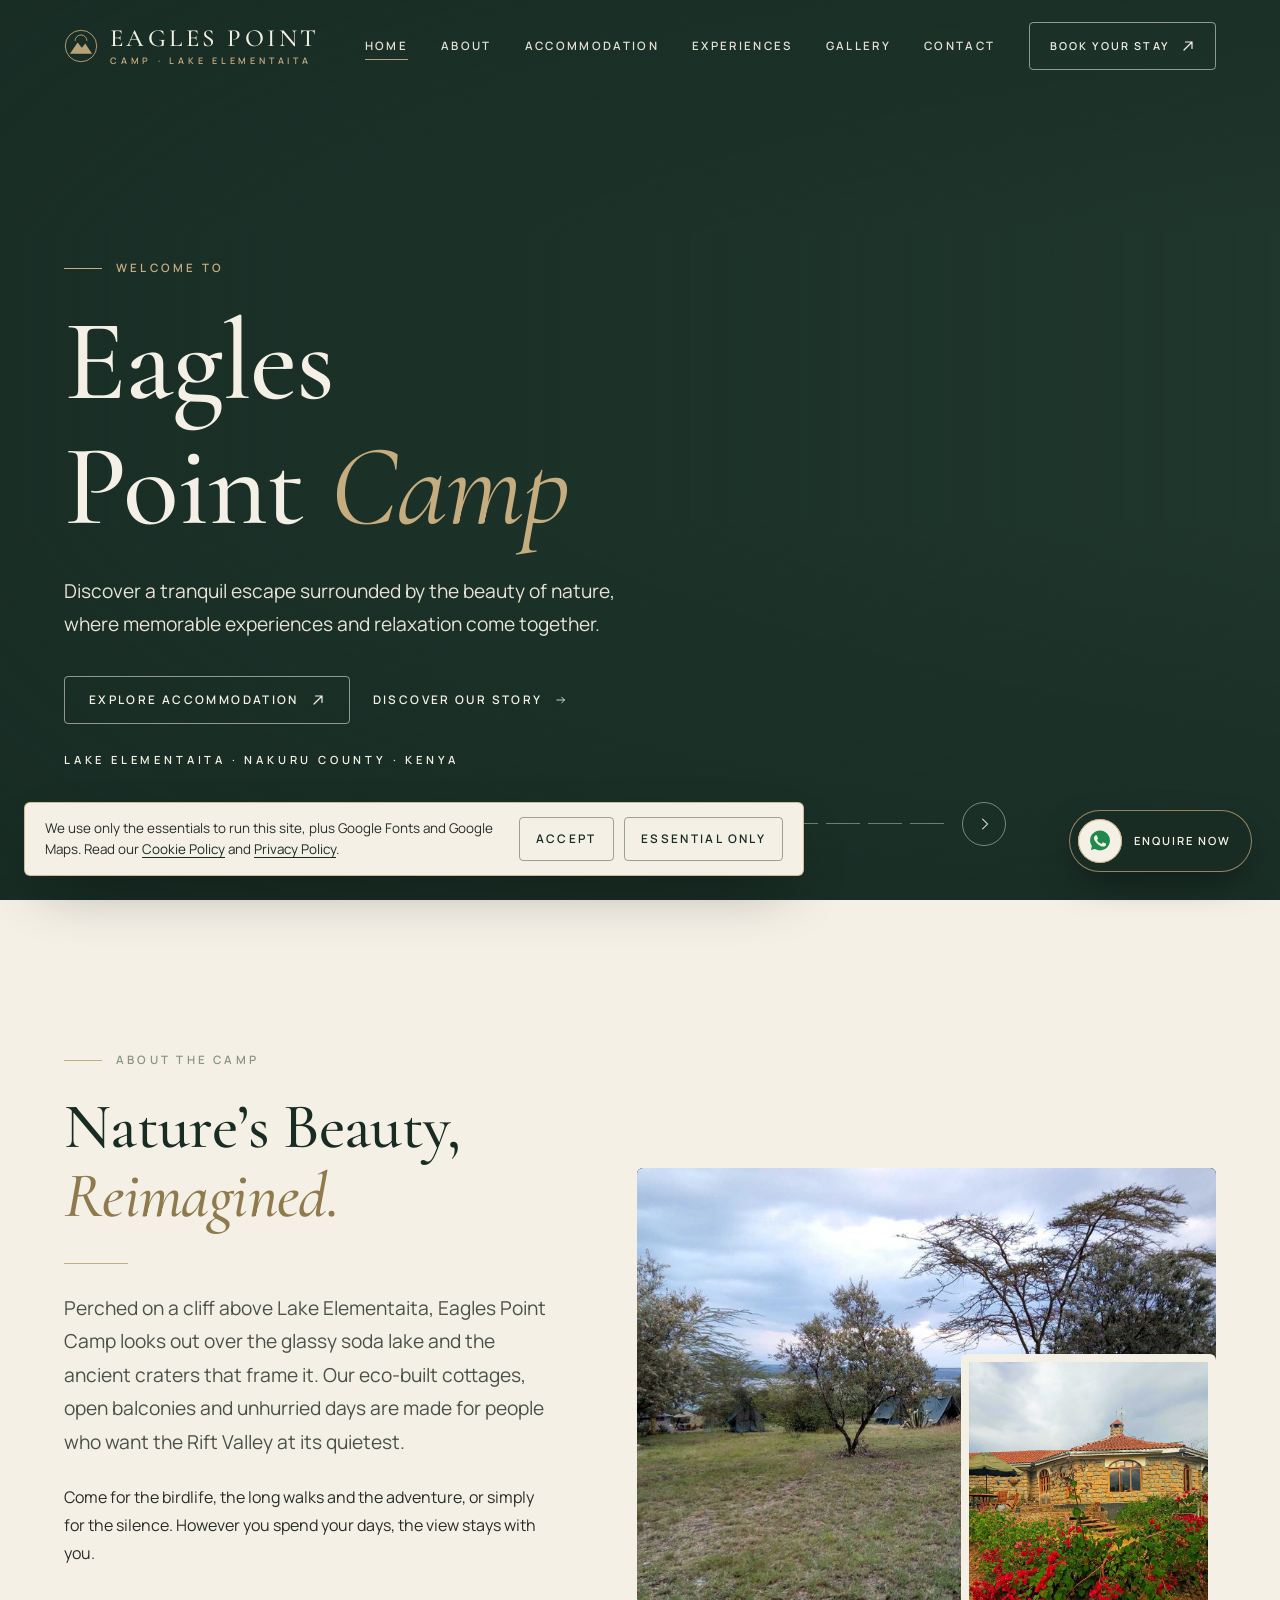
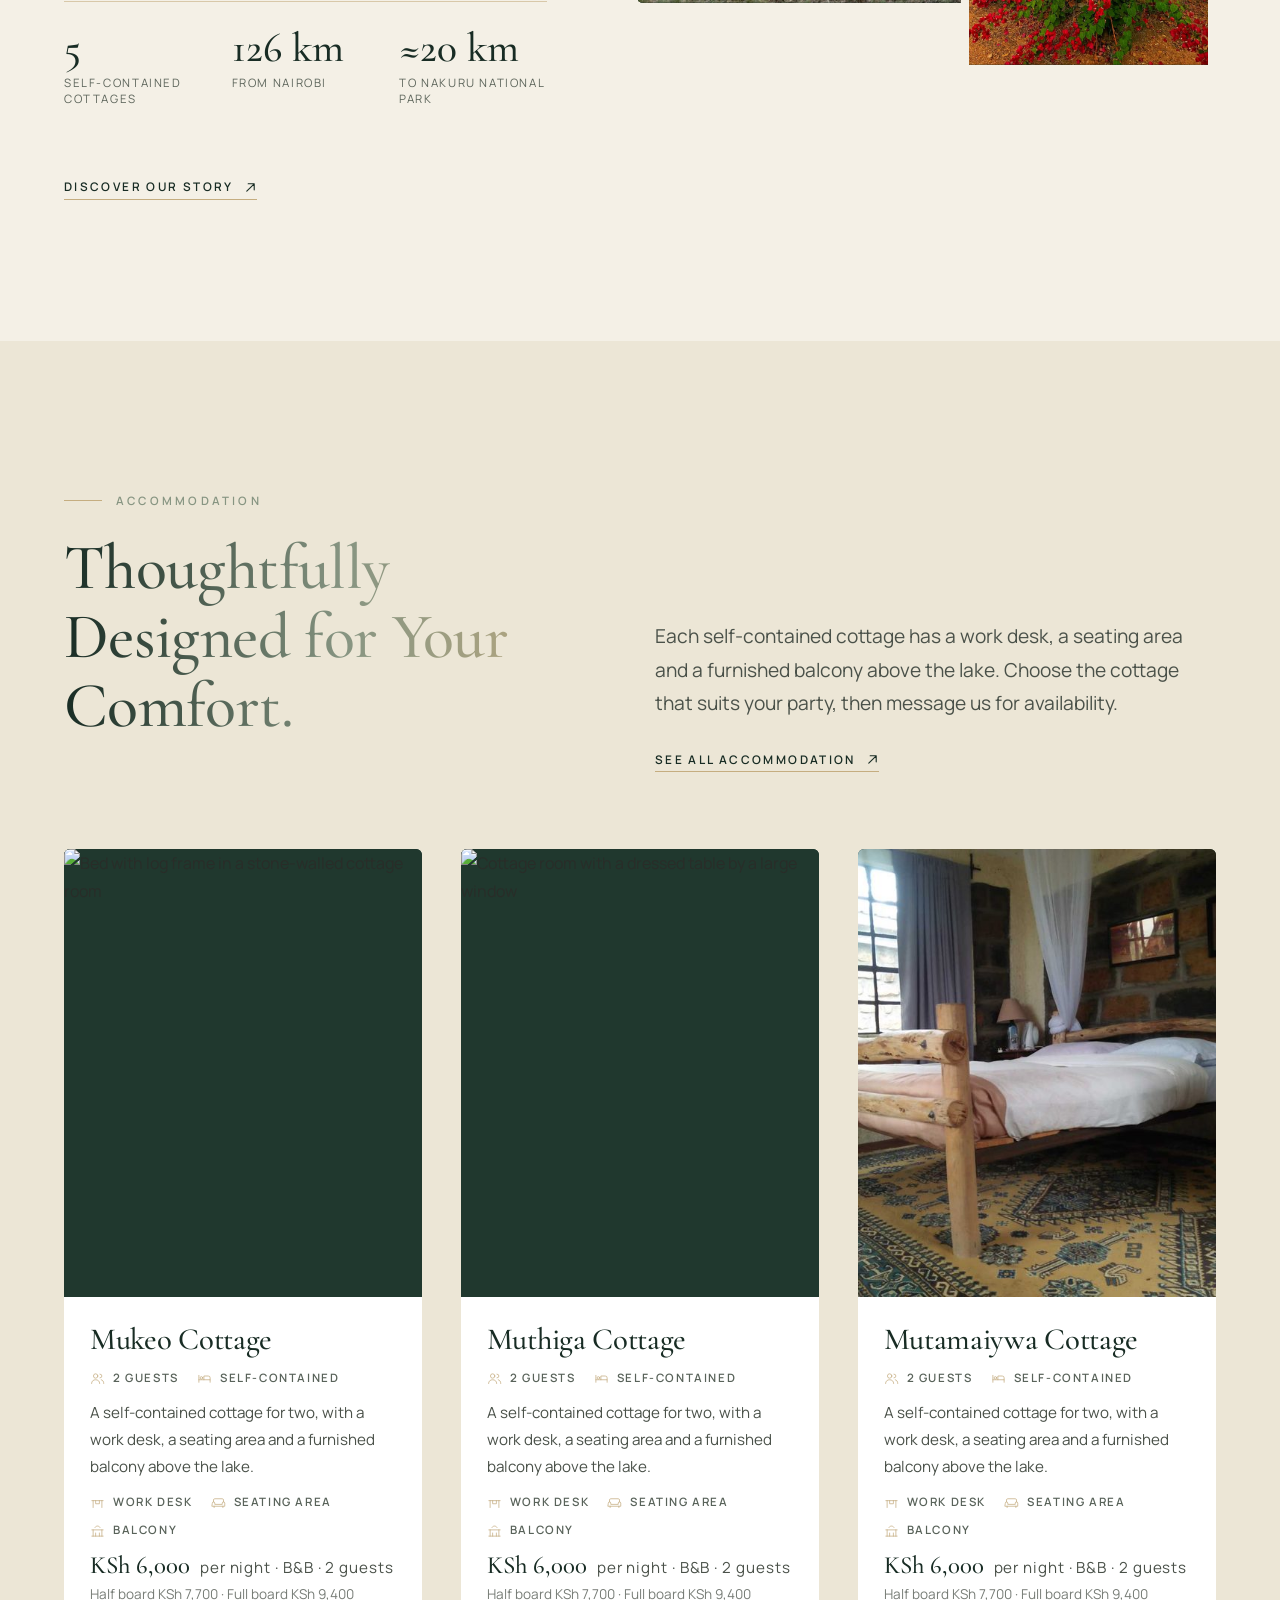
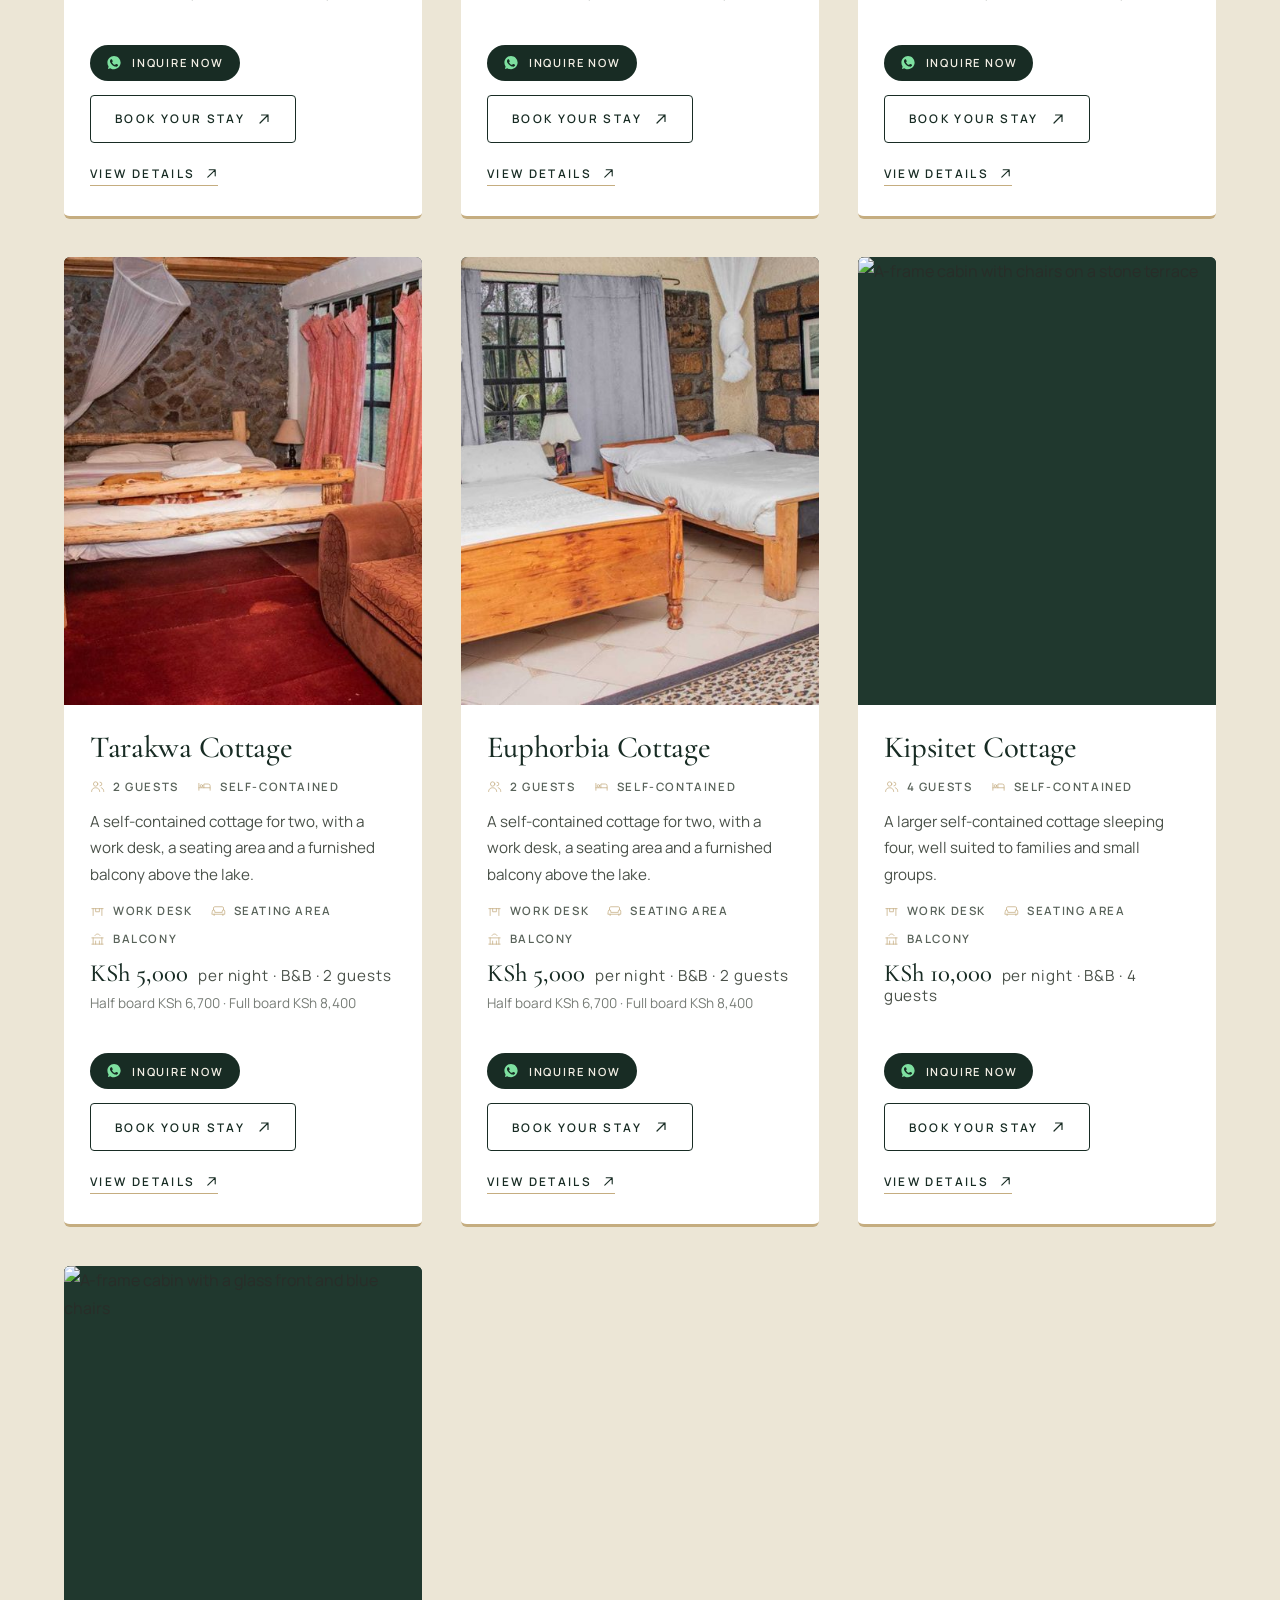
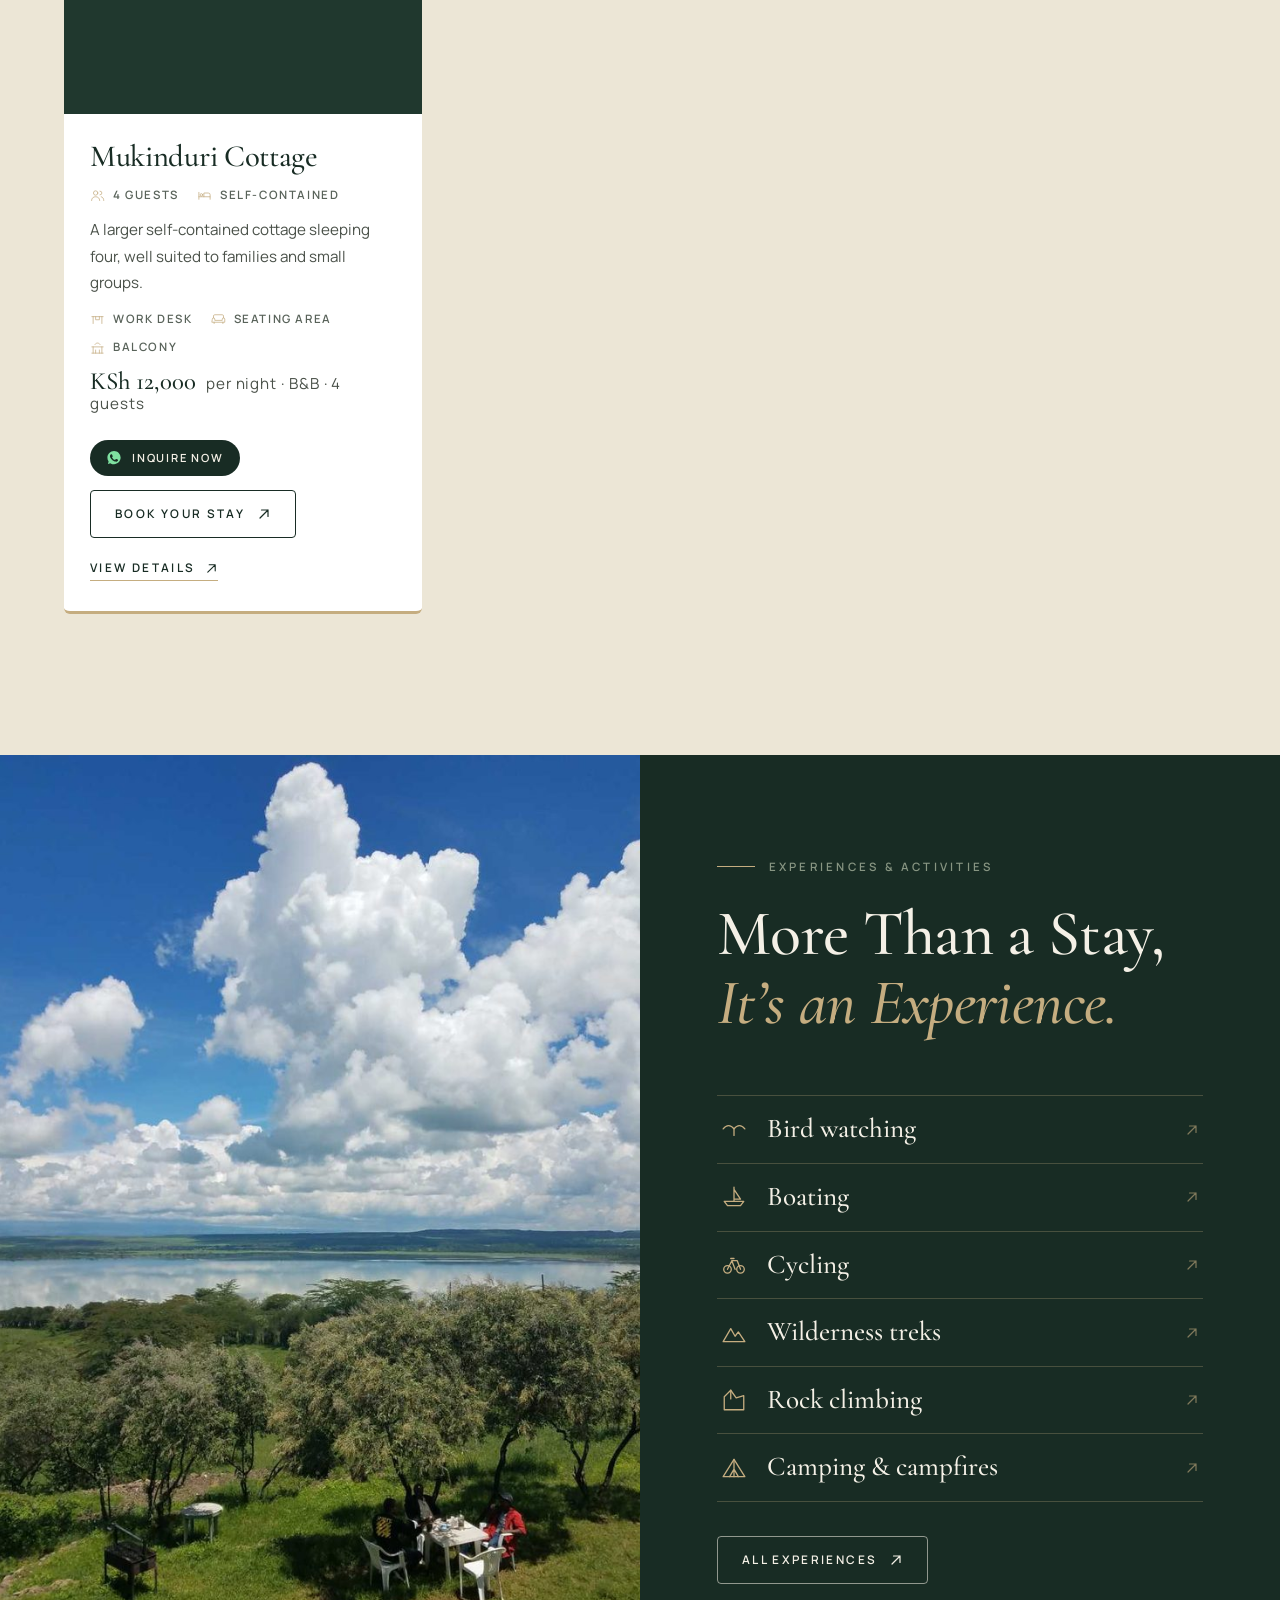
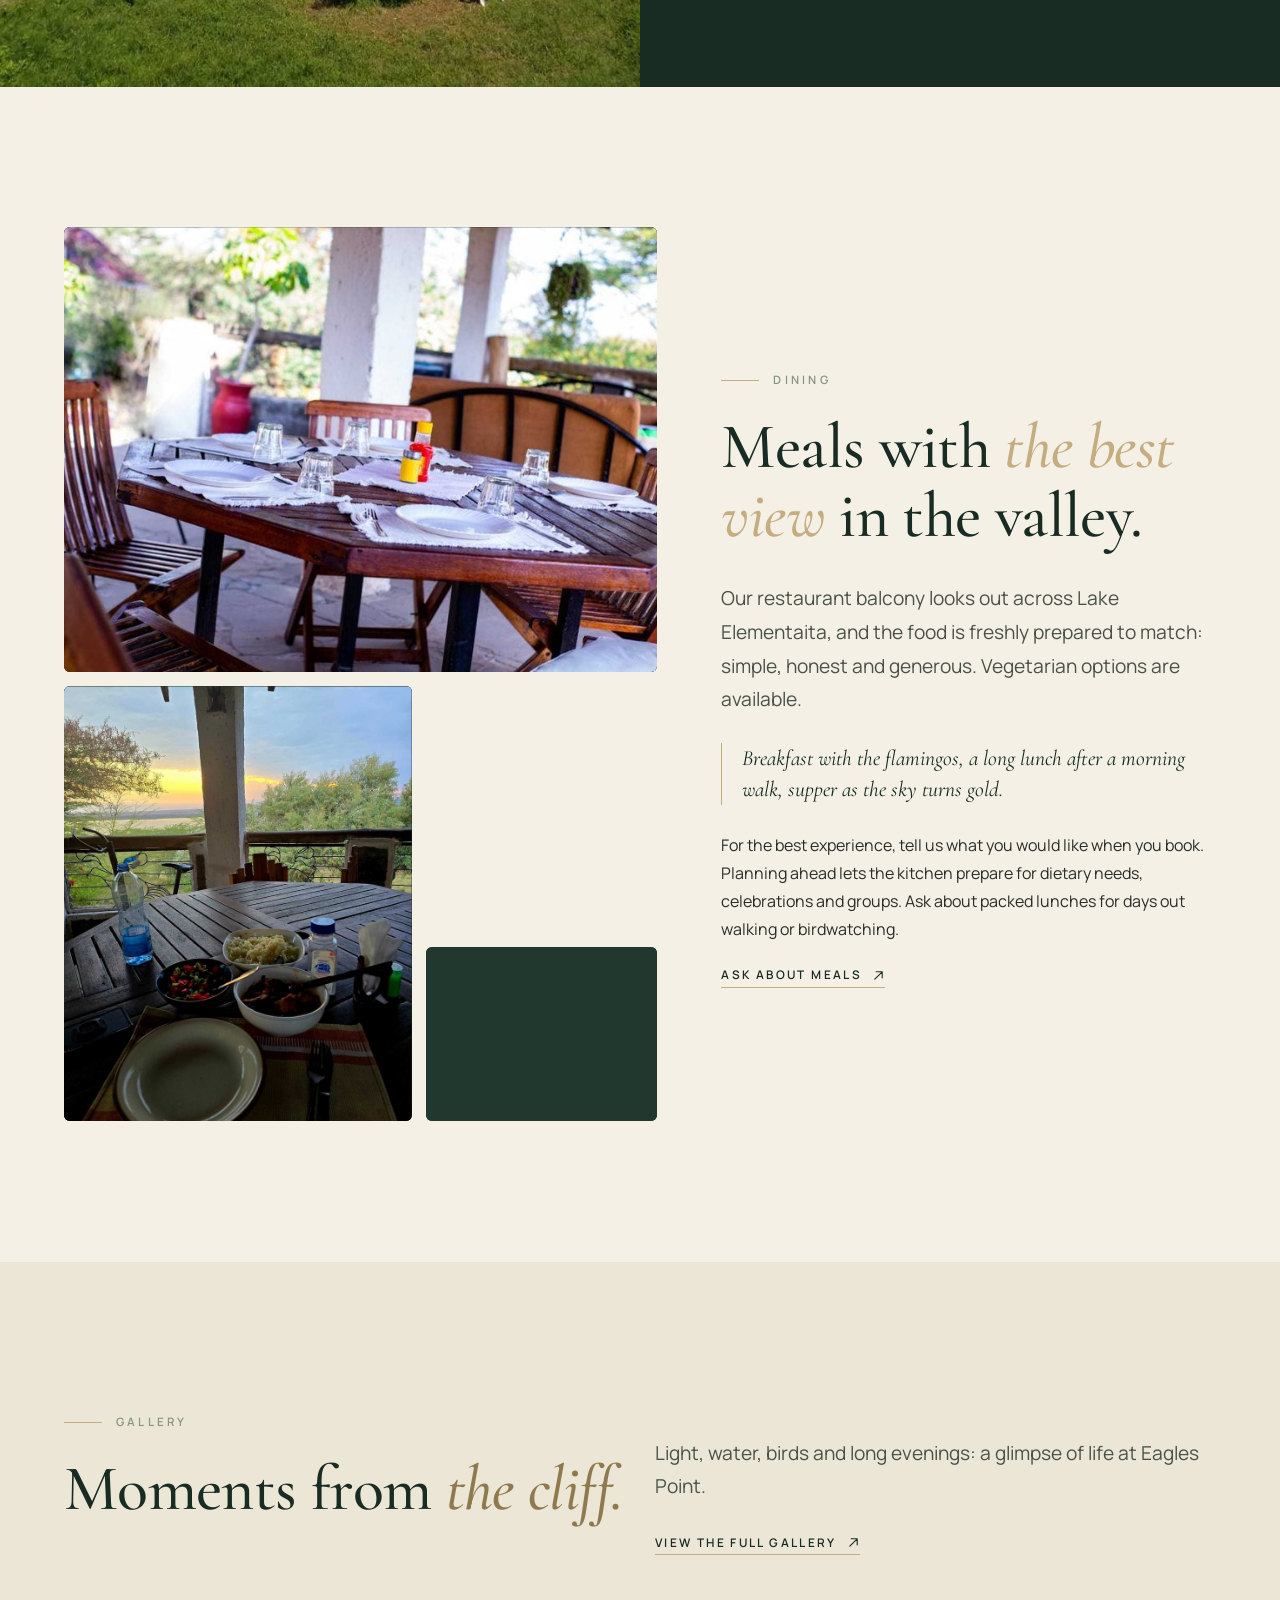
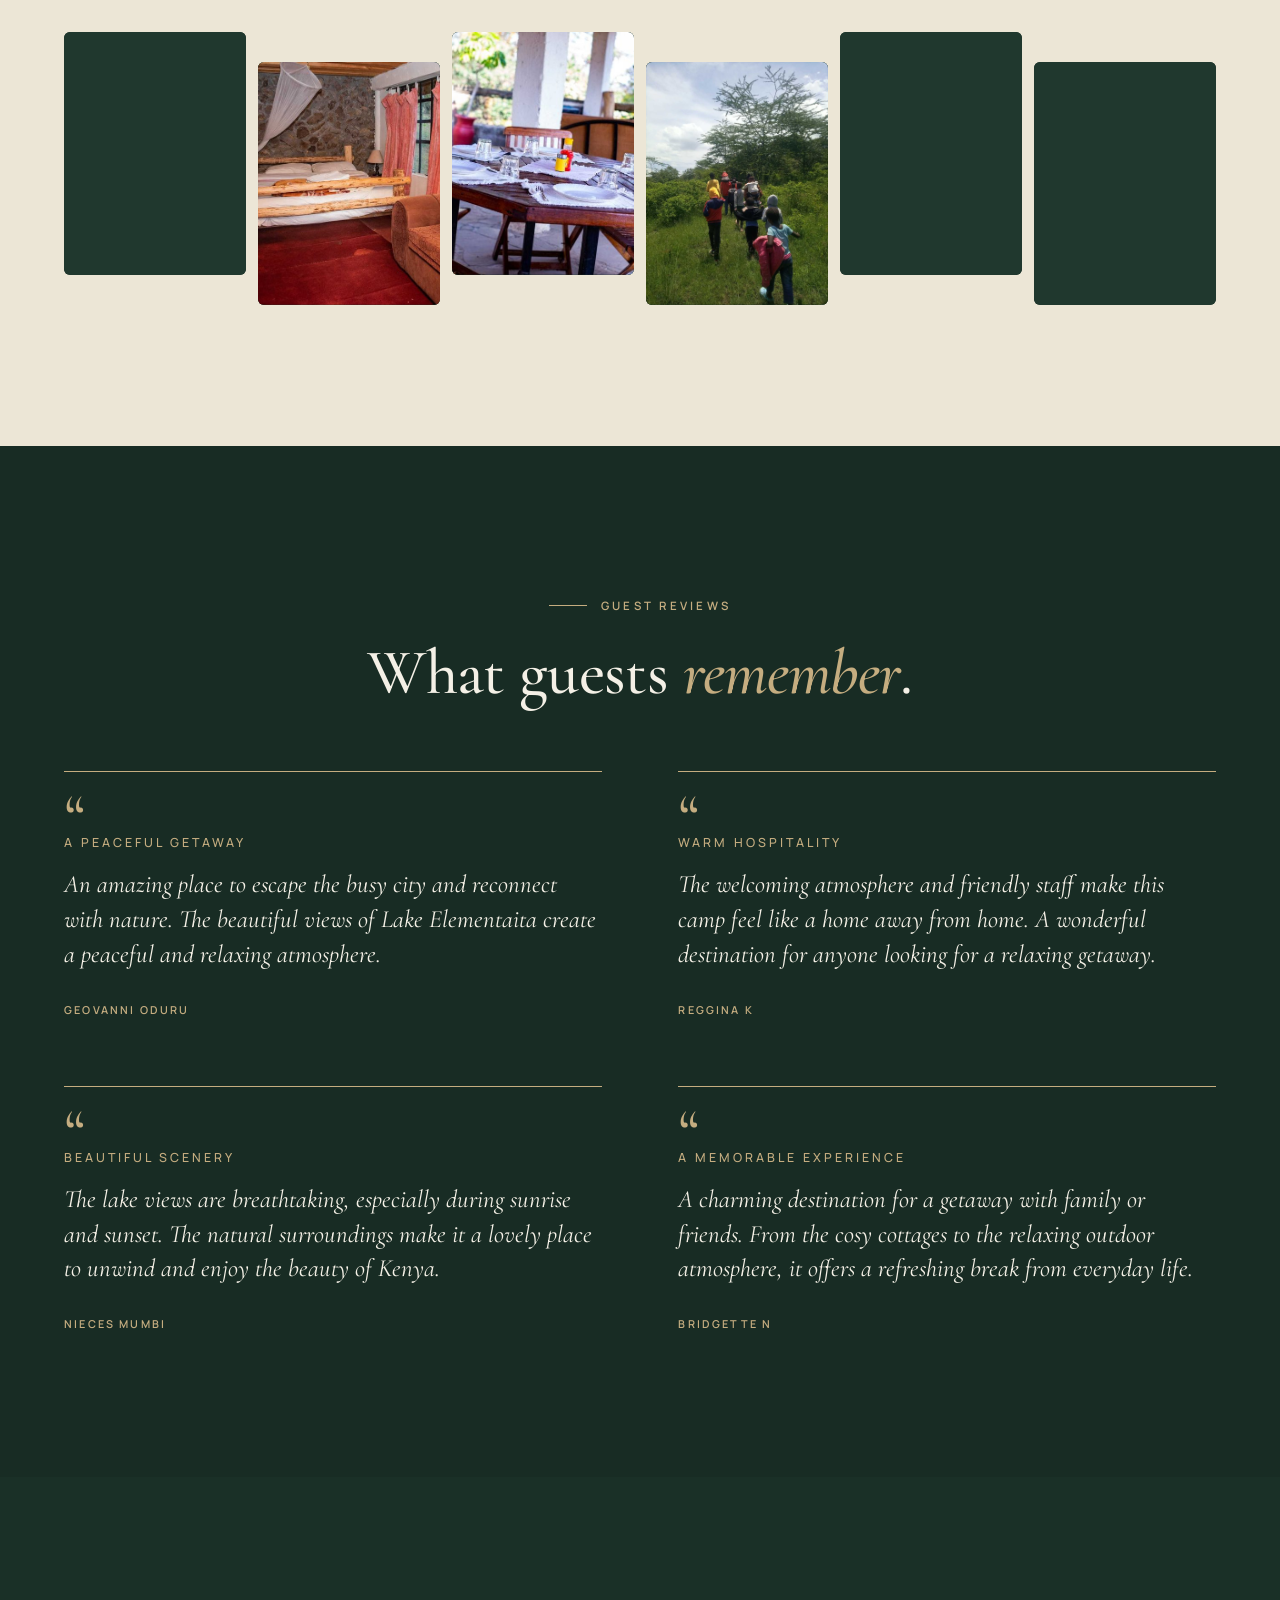
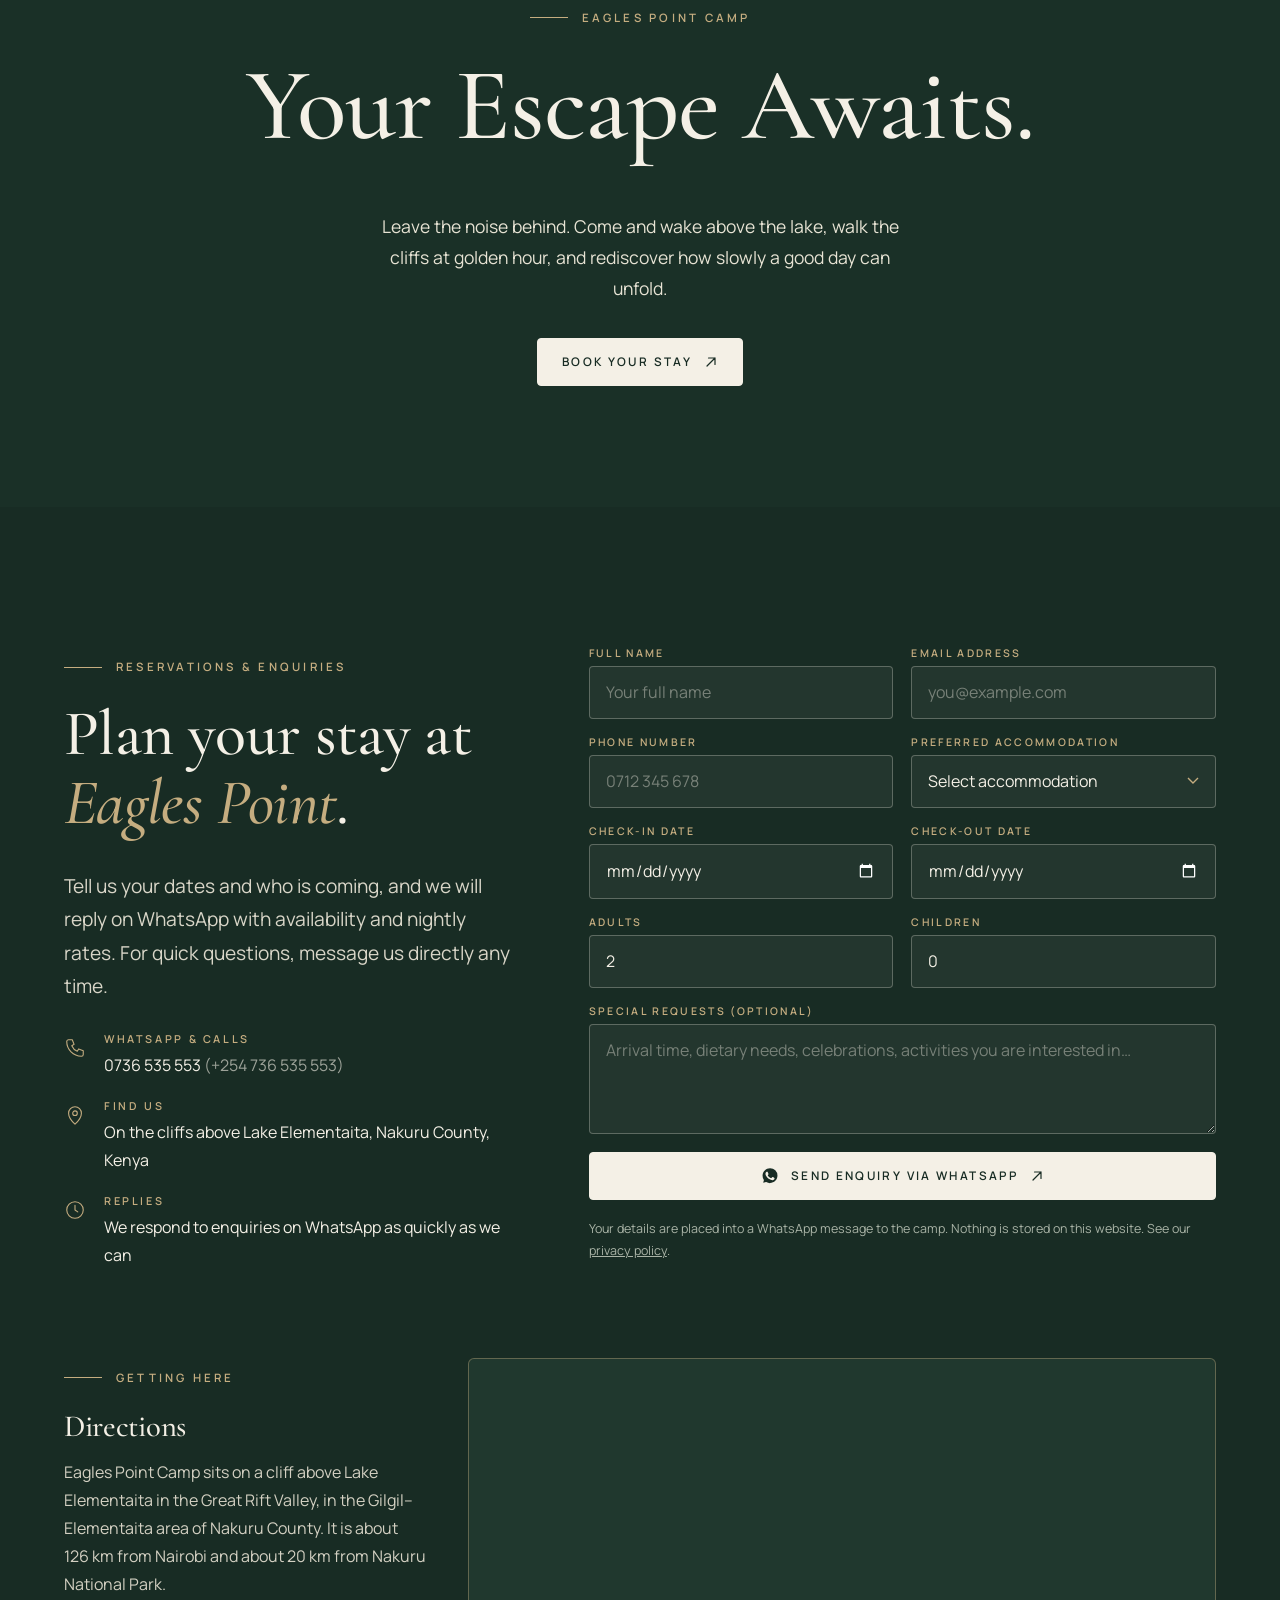
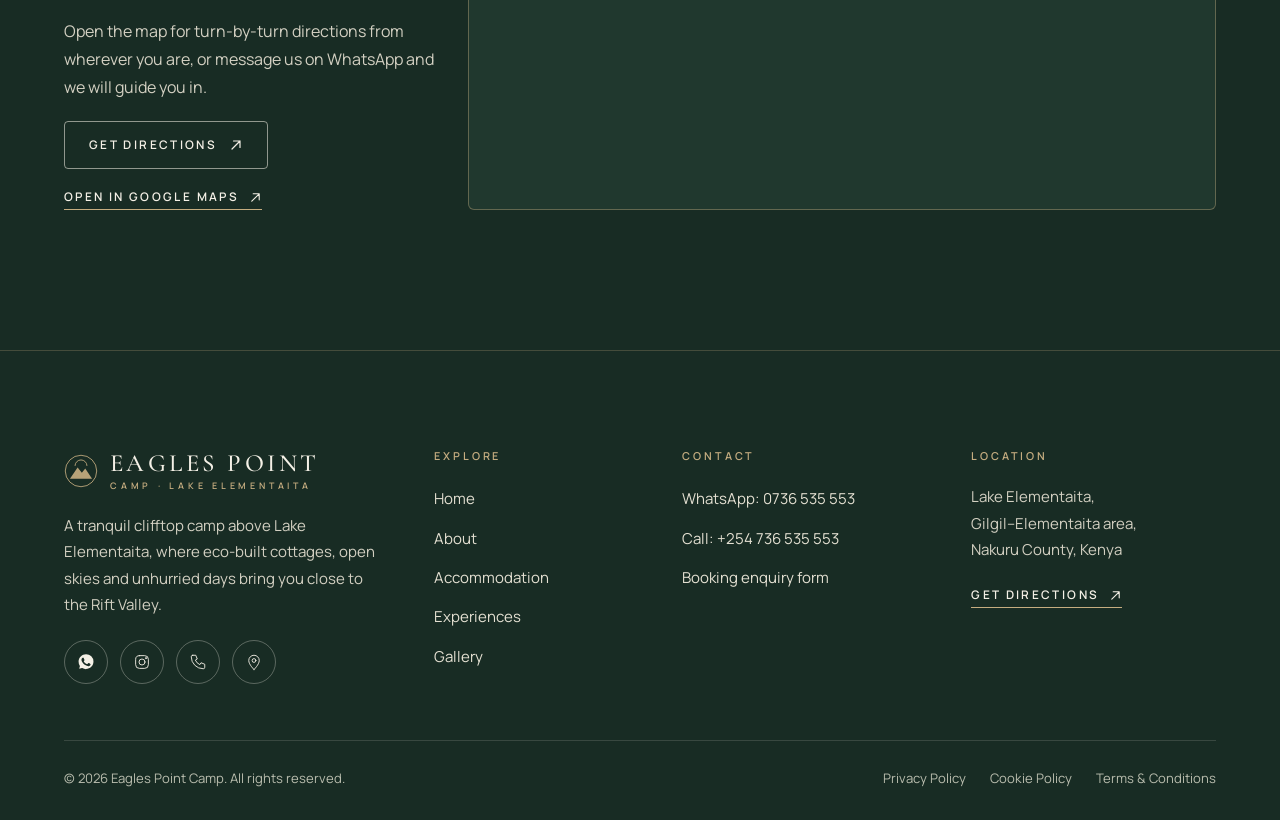
==== commit b4296a5d: "Add files via upload" ====
--- a/index.html
+++ b/index.html
@@ -30,7 +30,7 @@
 </header>
 <main id="main">
 <section class="hero" data-slideshow aria-label="Photographs of Eagles Point Camp" aria-roledescription="carousel">
- <div class="slides"><div class="slide is-active" aria-hidden="false"><img src="images/photo-94.jpg" srcset="images/photo-94-800.jpg 800w, images/photo-94.jpg 1920w" sizes="100vw" alt="Lake Elementaita lying still beneath a wide sky, seen from the camp" width="1920" height="1081" decoding="async" fetchpriority="high" style="--pos:50% 62%"></div><div class="slide" aria-hidden="true"><img src="images/photo-6.jpg" srcset="images/photo-6-800.jpg 800w, images/photo-6.jpg 1920w" sizes="100vw" alt="A stone cottage with a veranda, framed by bright bougainvillea" width="1920" height="1440" loading="lazy" decoding="async" style="--pos:50% 62%"></div><div class="slide" aria-hidden="true"><img src="images/photo-124.jpg" srcset="images/photo-124-800.jpg 800w, images/photo-124.jpg 1920w" sizes="100vw" alt="A twin cottage room with two timber beds and stone walls" width="1920" height="1371" loading="lazy" decoding="async" style="--pos:50% 64%"></div><div class="slide" aria-hidden="true"><img src="images/photo-46.jpg" srcset="images/photo-46-800.jpg 800w, images/photo-46.jpg 1920w" sizes="100vw" alt="Rooftop-tent camping on the cliff above the lake" width="1920" height="1441" loading="lazy" decoding="async" style="--pos:30% 60%"></div><div class="slide" aria-hidden="true"><img src="images/photo-119.jpg" srcset="images/photo-119-800.jpg 800w, images/photo-119.jpg 1920w" sizes="100vw" alt="A thatched cottage on timber stilts with a wraparound balcony" width="1920" height="1440" loading="lazy" decoding="async" style="--pos:50% 58%"></div></div>
+ <div class="slides"><div class="slide is-active" aria-hidden="false"><img src="images/photo-94.jpg" srcset="images/photo-94-800.jpg 800w, images/photo-94.jpg 1920w" sizes="100vw" alt="Lake Elementaita lying still beneath a wide sky, seen from the camp" width="1920" height="1081" decoding="async" fetchpriority="high" style="--pos:50% 62%"></div><div class="slide" aria-hidden="true"><img src="images/ep-table-1.jpg" srcset="images/ep-table-1-800.jpg 800w, images/ep-table-1.jpg 1280w" sizes="100vw" alt="Guests seated around a checked table beneath the acacias, overlooking the lake" width="1280" height="960" loading="lazy" decoding="async" style="--pos:50% 55%"></div><div class="slide" aria-hidden="true"><img src="images/ep-table-2.jpg" srcset="images/ep-table-2-800.jpg 800w, images/ep-table-2.jpg 1280w" sizes="100vw" alt="Friends gathered around a table at the camp, with the lake behind" width="1280" height="960" loading="lazy" decoding="async" style="--pos:50% 55%"></div><div class="slide" aria-hidden="true"><img src="images/photo-6.jpg" srcset="images/photo-6-800.jpg 800w, images/photo-6.jpg 1920w" sizes="100vw" alt="A stone cottage with a veranda, framed by bright bougainvillea" width="1920" height="1440" loading="lazy" decoding="async" style="--pos:50% 62%"></div><div class="slide" aria-hidden="true"><img src="images/photo-124.jpg" srcset="images/photo-124-800.jpg 800w, images/photo-124.jpg 1920w" sizes="100vw" alt="A twin cottage room with two timber beds and stone walls" width="1920" height="1371" loading="lazy" decoding="async" style="--pos:50% 64%"></div><div class="slide" aria-hidden="true"><img src="images/photo-46.jpg" srcset="images/photo-46-800.jpg 800w, images/photo-46.jpg 1920w" sizes="100vw" alt="Rooftop-tent camping on the cliff above the lake" width="1920" height="1441" loading="lazy" decoding="async" style="--pos:30% 60%"></div><div class="slide" aria-hidden="true"><img src="images/photo-119.jpg" srcset="images/photo-119-800.jpg 800w, images/photo-119.jpg 1920w" sizes="100vw" alt="A thatched cottage on timber stilts with a wraparound balcony" width="1920" height="1440" loading="lazy" decoding="async" style="--pos:50% 58%"></div><div class="slide" aria-hidden="true"><img src="images/ep-lake-1.jpg" srcset="images/ep-lake-1-800.jpg 800w, images/ep-lake-1.jpg 960w" sizes="100vw" alt="Sunset glowing over Lake Elementaita" width="960" height="1280" loading="lazy" decoding="async" style="--pos:50% 40%"></div><div class="slide" aria-hidden="true"><img src="images/ep-lake-2.jpg" srcset="images/ep-lake-2-800.jpg 800w, images/ep-lake-2.jpg 960w" sizes="100vw" alt="Evening light over the lake through the acacia branches" width="960" height="1280" loading="lazy" decoding="async" style="--pos:50% 35%"></div></div>
  <div class="container hero-inner">
   <span class="eyebrow rv in">Welcome to</span>
   <h1 class="rv in" style="--d:.1s">Eagles Point <em>Camp</em></h1>
@@ -63,45 +63,97 @@
 <section class="section alt" id="accommodation" aria-labelledby="ac-h"><div class="container">
  <div class="acc-head">
   <div><span class="eyebrow rv">Accommodation</span><h2 id="ac-h" class="colorshift rv">Thoughtfully Designed for Your Comfort.</h2></div>
-  <div class="rv" style="--d:.1s"><p class="lead">Each self-contained cottage has a work desk, a seating area and a furnished balcony above the lake. Choose the room that suits your party, then message us for rates and availability.</p><a class="link" href="accommodation.html">See all accommodation <svg viewBox="0 0 14 14" fill="none" stroke="currentColor" stroke-width="1.2" stroke-linecap="round" stroke-linejoin="round" aria-hidden="true"><path d="M3 11L11 3M4.5 3H11v6.5"/></svg></a></div>
- </div>
- <div class="cards"><article class="card rv" style="--d:0.0s">
- <a class="imgwrap zoom" href="accommodation.html#single" aria-label="View the Single Cottage Room"><img src="images/photo-45.jpg" srcset="images/photo-45-800.jpg 800w, images/photo-45.jpg 1400w" sizes="(max-width: 760px) 100vw, 50vw" alt="Single cottage room with a log-frame bed and stone walls" width="1400" height="1050" loading="lazy" decoding="async" style="--pos:50% 60%"></a>
- <div class="card-body">
-  <h3>Single Cottage Room</h3>
-  <div class="meta"><span><svg class="" viewBox="0 0 24 24" fill="none" stroke="currentColor" stroke-width="1.2" stroke-linecap="round" stroke-linejoin="round" aria-hidden="true"><circle cx="9" cy="8" r="3.5"/><path d="M2.5 20c0-4 3-6 6.5-6s6.5 2 6.5 6M16 5a3 3 0 010 6M18 14c2.5.6 4 2.5 4 6"/></svg>1 guest</span><span><svg class="" viewBox="0 0 24 24" fill="none" stroke="currentColor" stroke-width="1.2" stroke-linecap="round" stroke-linejoin="round" aria-hidden="true"><path d="M3 18V7M3 14h18v4M21 14v-3a3 3 0 00-3-3h-7v6"/><circle cx="7" cy="11" r="2"/></svg>Single bed</span></div>
-  <p>A quiet, self-contained retreat for the solo traveller, researcher or birdwatcher, with a desk to work at and a balcony made for first light over the lake.</p>
-  <div class="meta"><span><svg class="" viewBox="0 0 24 24" fill="none" stroke="currentColor" stroke-width="1.2" stroke-linecap="round" stroke-linejoin="round" aria-hidden="true"><path d="M3 9h18M5 9v11M19 9v11M9 9v5h6V9"/></svg>Work desk</span><span><svg class="" viewBox="0 0 24 24" fill="none" stroke="currentColor" stroke-width="1.2" stroke-linecap="round" stroke-linejoin="round" aria-hidden="true"><path d="M4 11V8a2 2 0 012-2h12a2 2 0 012 2v3M2 13a2 2 0 014 0v2h12v-2a2 2 0 014 0v5H2zM5 18v2M19 18v2"/></svg>Seating area</span><span><svg class="" viewBox="0 0 24 24" fill="none" stroke="currentColor" stroke-width="1.2" stroke-linecap="round" stroke-linejoin="round" aria-hidden="true"><path d="M3 21h18M5 21V11M19 21V11M3 11h18M9 21v-5M15 21v-5M8 7c2-3 6-3 8 0"/></svg>Balcony</span></div>
-  <p class="price"><b>KSh 5,000</b> <span>per night · 1 guest</span></p>
-  <div class="acts">
-   <a class="rate-pill" href="https://wa.me/254736535553?text=Hello%20Eagles%20Point%20Camp%2C%20I%20would%20like%20the%20rates%20and%20availability%20for%20the%20Single%20Cottage%20Room." target="_blank" rel="noopener"><svg class="wa" viewBox="0 0 24 24" fill="currentColor" aria-hidden="true"><path d="M17.47 14.38c-.3-.15-1.76-.87-2.03-.97-.27-.1-.47-.15-.67.15-.2.3-.77.97-.94 1.17-.17.2-.35.22-.65.07-.3-.15-1.26-.46-2.4-1.48-.89-.79-1.49-1.77-1.66-2.07-.17-.3-.02-.46.13-.61.13-.13.3-.35.45-.52.15-.17.2-.3.3-.5.1-.2.05-.37-.02-.52-.07-.15-.67-1.62-.92-2.22-.24-.58-.49-.5-.67-.51h-.57c-.2 0-.52.07-.8.37-.27.3-1.04 1.02-1.04 2.48 0 1.46 1.07 2.88 1.21 3.08.15.2 2.1 3.2 5.08 4.49.71.31 1.26.49 1.69.63.71.23 1.36.2 1.87.12.57-.09 1.76-.72 2.01-1.41.25-.69.25-1.29.17-1.41-.07-.12-.27-.2-.57-.35zM12.05 21.5h-.01a9.9 9.9 0 01-5.03-1.38l-.36-.21-3.74.98 1-3.65-.24-.37A9.86 9.86 0 012.1 11.4C2.1 5.93 6.58 1.5 12.05 1.5c2.65 0 5.14 1.03 7.01 2.9a9.82 9.82 0 012.9 7c0 5.47-4.46 9.9-9.91 9.9z"/></svg> Inquire Now</a>
-   <div class="btns" style="gap:18px"><a class="btn btn--dark btn--cycle" href="#book" data-room="Single Cottage Room">Book Your Stay <svg viewBox="0 0 14 14" fill="none" stroke="currentColor" stroke-width="1.2" stroke-linecap="round" stroke-linejoin="round" aria-hidden="true"><path d="M3 11L11 3M4.5 3H11v6.5"/></svg></a><a class="link" href="accommodation.html#single">View details <svg viewBox="0 0 14 14" fill="none" stroke="currentColor" stroke-width="1.2" stroke-linecap="round" stroke-linejoin="round" aria-hidden="true"><path d="M3 11L11 3M4.5 3H11v6.5"/></svg></a></div>
-  </div>
- </div>
-</article><article class="card rv" style="--d:0.1s">
- <a class="imgwrap zoom" href="accommodation.html#double" aria-label="View the Double Cottage Room"><img src="images/photo-12.jpg" srcset="images/photo-12-800.jpg 800w, images/photo-12.jpg 1280w" sizes="(max-width: 760px) 100vw, 50vw" alt="Double cottage room with a log-frame bed, mosquito net and sofa" width="1280" height="914" loading="lazy" decoding="async" style="--pos:38% 58%"></a>
- <div class="card-body">
-  <h3>Double Cottage Room</h3>
-  <div class="meta"><span><svg class="" viewBox="0 0 24 24" fill="none" stroke="currentColor" stroke-width="1.2" stroke-linecap="round" stroke-linejoin="round" aria-hidden="true"><circle cx="9" cy="8" r="3.5"/><path d="M2.5 20c0-4 3-6 6.5-6s6.5 2 6.5 6M16 5a3 3 0 010 6M18 14c2.5.6 4 2.5 4 6"/></svg>2 guests</span><span><svg class="" viewBox="0 0 24 24" fill="none" stroke="currentColor" stroke-width="1.2" stroke-linecap="round" stroke-linejoin="round" aria-hidden="true"><path d="M3 18V7M3 14h18v4M21 14v-3a3 3 0 00-3-3h-7v6"/><circle cx="7" cy="11" r="2"/></svg>Double bed</span></div>
-  <p>A romantic double room in a self-contained cottage, with a furnished balcony looking out over the lake and the craters beyond.</p>
-  <div class="meta"><span><svg class="" viewBox="0 0 24 24" fill="none" stroke="currentColor" stroke-width="1.2" stroke-linecap="round" stroke-linejoin="round" aria-hidden="true"><path d="M3 9h18M5 9v11M19 9v11M9 9v5h6V9"/></svg>Work desk</span><span><svg class="" viewBox="0 0 24 24" fill="none" stroke="currentColor" stroke-width="1.2" stroke-linecap="round" stroke-linejoin="round" aria-hidden="true"><path d="M4 11V8a2 2 0 012-2h12a2 2 0 012 2v3M2 13a2 2 0 014 0v2h12v-2a2 2 0 014 0v5H2zM5 18v2M19 18v2"/></svg>Seating area</span><span><svg class="" viewBox="0 0 24 24" fill="none" stroke="currentColor" stroke-width="1.2" stroke-linecap="round" stroke-linejoin="round" aria-hidden="true"><path d="M3 21h18M5 21V11M19 21V11M3 11h18M9 21v-5M15 21v-5M8 7c2-3 6-3 8 0"/></svg>Balcony</span></div>
-  <p class="price"><b>KSh 8,000</b> <span>per night · 2 guests</span></p>
-  <div class="acts">
-   <a class="rate-pill" href="https://wa.me/254736535553?text=Hello%20Eagles%20Point%20Camp%2C%20I%20would%20like%20the%20rates%20and%20availability%20for%20the%20Double%20Cottage%20Room." target="_blank" rel="noopener"><svg class="wa" viewBox="0 0 24 24" fill="currentColor" aria-hidden="true"><path d="M17.47 14.38c-.3-.15-1.76-.87-2.03-.97-.27-.1-.47-.15-.67.15-.2.3-.77.97-.94 1.17-.17.2-.35.22-.65.07-.3-.15-1.26-.46-2.4-1.48-.89-.79-1.49-1.77-1.66-2.07-.17-.3-.02-.46.13-.61.13-.13.3-.35.45-.52.15-.17.2-.3.3-.5.1-.2.05-.37-.02-.52-.07-.15-.67-1.62-.92-2.22-.24-.58-.49-.5-.67-.51h-.57c-.2 0-.52.07-.8.37-.27.3-1.04 1.02-1.04 2.48 0 1.46 1.07 2.88 1.21 3.08.15.2 2.1 3.2 5.08 4.49.71.31 1.26.49 1.69.63.71.23 1.36.2 1.87.12.57-.09 1.76-.72 2.01-1.41.25-.69.25-1.29.17-1.41-.07-.12-.27-.2-.57-.35zM12.05 21.5h-.01a9.9 9.9 0 01-5.03-1.38l-.36-.21-3.74.98 1-3.65-.24-.37A9.86 9.86 0 012.1 11.4C2.1 5.93 6.58 1.5 12.05 1.5c2.65 0 5.14 1.03 7.01 2.9a9.82 9.82 0 012.9 7c0 5.47-4.46 9.9-9.91 9.9z"/></svg> Inquire Now</a>
-   <div class="btns" style="gap:18px"><a class="btn btn--dark btn--cycle" href="#book" data-room="Double Cottage Room">Book Your Stay <svg viewBox="0 0 14 14" fill="none" stroke="currentColor" stroke-width="1.2" stroke-linecap="round" stroke-linejoin="round" aria-hidden="true"><path d="M3 11L11 3M4.5 3H11v6.5"/></svg></a><a class="link" href="accommodation.html#double">View details <svg viewBox="0 0 14 14" fill="none" stroke="currentColor" stroke-width="1.2" stroke-linecap="round" stroke-linejoin="round" aria-hidden="true"><path d="M3 11L11 3M4.5 3H11v6.5"/></svg></a></div>
-  </div>
- </div>
-</article><article class="card rv" style="--d:0.2s">
- <a class="imgwrap zoom" href="accommodation.html#twin" aria-label="View the Twin Cottage Room"><img src="images/photo-42.jpg" srcset="images/photo-42-800.jpg 800w, images/photo-42.jpg 1280w" sizes="(max-width: 760px) 100vw, 50vw" alt="Twin cottage room with two timber beds" width="1280" height="914" loading="lazy" decoding="async" style="--pos:50% 62%"></a>
- <div class="card-body">
-  <h3>Twin Cottage Room</h3>
-  <div class="meta"><span><svg class="" viewBox="0 0 24 24" fill="none" stroke="currentColor" stroke-width="1.2" stroke-linecap="round" stroke-linejoin="round" aria-hidden="true"><circle cx="9" cy="8" r="3.5"/><path d="M2.5 20c0-4 3-6 6.5-6s6.5 2 6.5 6M16 5a3 3 0 010 6M18 14c2.5.6 4 2.5 4 6"/></svg>2 guests</span><span><svg class="" viewBox="0 0 24 24" fill="none" stroke="currentColor" stroke-width="1.2" stroke-linecap="round" stroke-linejoin="round" aria-hidden="true"><path d="M3 18V7M3 14h18v4M21 14v-3a3 3 0 00-3-3h-7v6"/><circle cx="7" cy="11" r="2"/></svg>Two single beds</span></div>
-  <p>Two single beds in a self-contained cottage, ideal for friends, colleagues and family travelling together who like their own space.</p>
-  <div class="meta"><span><svg class="" viewBox="0 0 24 24" fill="none" stroke="currentColor" stroke-width="1.2" stroke-linecap="round" stroke-linejoin="round" aria-hidden="true"><path d="M3 9h18M5 9v11M19 9v11M9 9v5h6V9"/></svg>Work desk</span><span><svg class="" viewBox="0 0 24 24" fill="none" stroke="currentColor" stroke-width="1.2" stroke-linecap="round" stroke-linejoin="round" aria-hidden="true"><path d="M4 11V8a2 2 0 012-2h12a2 2 0 012 2v3M2 13a2 2 0 014 0v2h12v-2a2 2 0 014 0v5H2zM5 18v2M19 18v2"/></svg>Seating area</span><span><svg class="" viewBox="0 0 24 24" fill="none" stroke="currentColor" stroke-width="1.2" stroke-linecap="round" stroke-linejoin="round" aria-hidden="true"><path d="M3 21h18M5 21V11M19 21V11M3 11h18M9 21v-5M15 21v-5M8 7c2-3 6-3 8 0"/></svg>Balcony</span></div>
-  <p class="price"><b>KSh 8,500</b> <span>per night · 2 guests</span></p>
-  <div class="acts">
-   <a class="rate-pill" href="https://wa.me/254736535553?text=Hello%20Eagles%20Point%20Camp%2C%20I%20would%20like%20the%20rates%20and%20availability%20for%20the%20Twin%20Cottage%20Room." target="_blank" rel="noopener"><svg class="wa" viewBox="0 0 24 24" fill="currentColor" aria-hidden="true"><path d="M17.47 14.38c-.3-.15-1.76-.87-2.03-.97-.27-.1-.47-.15-.67.15-.2.3-.77.97-.94 1.17-.17.2-.35.22-.65.07-.3-.15-1.26-.46-2.4-1.48-.89-.79-1.49-1.77-1.66-2.07-.17-.3-.02-.46.13-.61.13-.13.3-.35.45-.52.15-.17.2-.3.3-.5.1-.2.05-.37-.02-.52-.07-.15-.67-1.62-.92-2.22-.24-.58-.49-.5-.67-.51h-.57c-.2 0-.52.07-.8.37-.27.3-1.04 1.02-1.04 2.48 0 1.46 1.07 2.88 1.21 3.08.15.2 2.1 3.2 5.08 4.49.71.31 1.26.49 1.69.63.71.23 1.36.2 1.87.12.57-.09 1.76-.72 2.01-1.41.25-.69.25-1.29.17-1.41-.07-.12-.27-.2-.57-.35zM12.05 21.5h-.01a9.9 9.9 0 01-5.03-1.38l-.36-.21-3.74.98 1-3.65-.24-.37A9.86 9.86 0 012.1 11.4C2.1 5.93 6.58 1.5 12.05 1.5c2.65 0 5.14 1.03 7.01 2.9a9.82 9.82 0 012.9 7c0 5.47-4.46 9.9-9.91 9.9z"/></svg> Inquire Now</a>
-   <div class="btns" style="gap:18px"><a class="btn btn--dark btn--cycle" href="#book" data-room="Twin Cottage Room">Book Your Stay <svg viewBox="0 0 14 14" fill="none" stroke="currentColor" stroke-width="1.2" stroke-linecap="round" stroke-linejoin="round" aria-hidden="true"><path d="M3 11L11 3M4.5 3H11v6.5"/></svg></a><a class="link" href="accommodation.html#twin">View details <svg viewBox="0 0 14 14" fill="none" stroke="currentColor" stroke-width="1.2" stroke-linecap="round" stroke-linejoin="round" aria-hidden="true"><path d="M3 11L11 3M4.5 3H11v6.5"/></svg></a></div>
+  <div class="rv" style="--d:.1s"><p class="lead">Each self-contained cottage has a work desk, a seating area and a furnished balcony above the lake. Choose the cottage that suits your party, then message us for availability.</p><a class="link" href="accommodation.html">See all accommodation <svg viewBox="0 0 14 14" fill="none" stroke="currentColor" stroke-width="1.2" stroke-linecap="round" stroke-linejoin="round" aria-hidden="true"><path d="M3 11L11 3M4.5 3H11v6.5"/></svg></a></div>
+ </div>
+ <div class="cards"><article class="card rv" style="--d:0.00s">
+ <a class="imgwrap zoom" href="accommodation.html#rates" aria-label="View the Mukeo Cottage"><img src="images/ep-room-2.jpg" srcset="images/ep-room-2-800.jpg 800w, images/ep-room-2.jpg 1290w" sizes="(max-width: 760px) 100vw, 50vw" alt="Bed with log frame in a stone-walled cottage room" width="1290" height="853" loading="lazy" decoding="async" style="--pos:50% 60%"></a>
+ <div class="card-body">
+  <h3>Mukeo Cottage</h3>
+  <div class="meta"><span><svg class="" viewBox="0 0 24 24" fill="none" stroke="currentColor" stroke-width="1.2" stroke-linecap="round" stroke-linejoin="round" aria-hidden="true"><circle cx="9" cy="8" r="3.5"/><path d="M2.5 20c0-4 3-6 6.5-6s6.5 2 6.5 6M16 5a3 3 0 010 6M18 14c2.5.6 4 2.5 4 6"/></svg>2 guests</span><span><svg class="" viewBox="0 0 24 24" fill="none" stroke="currentColor" stroke-width="1.2" stroke-linecap="round" stroke-linejoin="round" aria-hidden="true"><path d="M3 18V7M3 14h18v4M21 14v-3a3 3 0 00-3-3h-7v6"/><circle cx="7" cy="11" r="2"/></svg>Self-contained</span></div>
+  <p>A self-contained cottage for two, with a work desk, a seating area and a furnished balcony above the lake.</p>
+  <div class="meta"><span><svg class="" viewBox="0 0 24 24" fill="none" stroke="currentColor" stroke-width="1.2" stroke-linecap="round" stroke-linejoin="round" aria-hidden="true"><path d="M3 9h18M5 9v11M19 9v11M9 9v5h6V9"/></svg>Work desk</span><span><svg class="" viewBox="0 0 24 24" fill="none" stroke="currentColor" stroke-width="1.2" stroke-linecap="round" stroke-linejoin="round" aria-hidden="true"><path d="M4 11V8a2 2 0 012-2h12a2 2 0 012 2v3M2 13a2 2 0 014 0v2h12v-2a2 2 0 014 0v5H2zM5 18v2M19 18v2"/></svg>Seating area</span><span><svg class="" viewBox="0 0 24 24" fill="none" stroke="currentColor" stroke-width="1.2" stroke-linecap="round" stroke-linejoin="round" aria-hidden="true"><path d="M3 21h18M5 21V11M19 21V11M3 11h18M9 21v-5M15 21v-5M8 7c2-3 6-3 8 0"/></svg>Balcony</span></div>
+  <p class="price"><b>KSh 6,000</b> <span>per night · B&amp;B · 2 guests</span></p><p style="font-size:.85rem;opacity:.75;margin:-6px 0 12px">Half board KSh 7,700 · Full board KSh 9,400</p>
+  <div class="acts">
+   <a class="rate-pill" href="https://wa.me/254736535553?text=Hello%20Eagles%20Point%20Camp%2C%20I%20would%20like%20the%20rates%20and%20availability%20for%20the%20Mukeo%20Cottage." target="_blank" rel="noopener"><svg class="wa" viewBox="0 0 24 24" fill="currentColor" aria-hidden="true"><path d="M17.47 14.38c-.3-.15-1.76-.87-2.03-.97-.27-.1-.47-.15-.67.15-.2.3-.77.97-.94 1.17-.17.2-.35.22-.65.07-.3-.15-1.26-.46-2.4-1.48-.89-.79-1.49-1.77-1.66-2.07-.17-.3-.02-.46.13-.61.13-.13.3-.35.45-.52.15-.17.2-.3.3-.5.1-.2.05-.37-.02-.52-.07-.15-.67-1.62-.92-2.22-.24-.58-.49-.5-.67-.51h-.57c-.2 0-.52.07-.8.37-.27.3-1.04 1.02-1.04 2.48 0 1.46 1.07 2.88 1.21 3.08.15.2 2.1 3.2 5.08 4.49.71.31 1.26.49 1.69.63.71.23 1.36.2 1.87.12.57-.09 1.76-.72 2.01-1.41.25-.69.25-1.29.17-1.41-.07-.12-.27-.2-.57-.35zM12.05 21.5h-.01a9.9 9.9 0 01-5.03-1.38l-.36-.21-3.74.98 1-3.65-.24-.37A9.86 9.86 0 012.1 11.4C2.1 5.93 6.58 1.5 12.05 1.5c2.65 0 5.14 1.03 7.01 2.9a9.82 9.82 0 012.9 7c0 5.47-4.46 9.9-9.91 9.9z"/></svg> Inquire Now</a>
+   <div class="btns" style="gap:18px"><a class="btn btn--dark btn--cycle" href="#book" data-room="Mukeo Cottage">Book Your Stay <svg viewBox="0 0 14 14" fill="none" stroke="currentColor" stroke-width="1.2" stroke-linecap="round" stroke-linejoin="round" aria-hidden="true"><path d="M3 11L11 3M4.5 3H11v6.5"/></svg></a><a class="link" href="accommodation.html#rates">View details <svg viewBox="0 0 14 14" fill="none" stroke="currentColor" stroke-width="1.2" stroke-linecap="round" stroke-linejoin="round" aria-hidden="true"><path d="M3 11L11 3M4.5 3H11v6.5"/></svg></a></div>
+  </div>
+ </div>
+</article><article class="card rv" style="--d:0.05s">
+ <a class="imgwrap zoom" href="accommodation.html#rates" aria-label="View the Muthiga Cottage"><img src="images/ep-room-1.jpg" srcset="images/ep-room-1-800.jpg 800w, images/ep-room-1.jpg 1290w" sizes="(max-width: 760px) 100vw, 50vw" alt="Cottage room with a dressed table by a large window" width="1290" height="1023" loading="lazy" decoding="async" style="--pos:50% 55%"></a>
+ <div class="card-body">
+  <h3>Muthiga Cottage</h3>
+  <div class="meta"><span><svg class="" viewBox="0 0 24 24" fill="none" stroke="currentColor" stroke-width="1.2" stroke-linecap="round" stroke-linejoin="round" aria-hidden="true"><circle cx="9" cy="8" r="3.5"/><path d="M2.5 20c0-4 3-6 6.5-6s6.5 2 6.5 6M16 5a3 3 0 010 6M18 14c2.5.6 4 2.5 4 6"/></svg>2 guests</span><span><svg class="" viewBox="0 0 24 24" fill="none" stroke="currentColor" stroke-width="1.2" stroke-linecap="round" stroke-linejoin="round" aria-hidden="true"><path d="M3 18V7M3 14h18v4M21 14v-3a3 3 0 00-3-3h-7v6"/><circle cx="7" cy="11" r="2"/></svg>Self-contained</span></div>
+  <p>A self-contained cottage for two, with a work desk, a seating area and a furnished balcony above the lake.</p>
+  <div class="meta"><span><svg class="" viewBox="0 0 24 24" fill="none" stroke="currentColor" stroke-width="1.2" stroke-linecap="round" stroke-linejoin="round" aria-hidden="true"><path d="M3 9h18M5 9v11M19 9v11M9 9v5h6V9"/></svg>Work desk</span><span><svg class="" viewBox="0 0 24 24" fill="none" stroke="currentColor" stroke-width="1.2" stroke-linecap="round" stroke-linejoin="round" aria-hidden="true"><path d="M4 11V8a2 2 0 012-2h12a2 2 0 012 2v3M2 13a2 2 0 014 0v2h12v-2a2 2 0 014 0v5H2zM5 18v2M19 18v2"/></svg>Seating area</span><span><svg class="" viewBox="0 0 24 24" fill="none" stroke="currentColor" stroke-width="1.2" stroke-linecap="round" stroke-linejoin="round" aria-hidden="true"><path d="M3 21h18M5 21V11M19 21V11M3 11h18M9 21v-5M15 21v-5M8 7c2-3 6-3 8 0"/></svg>Balcony</span></div>
+  <p class="price"><b>KSh 6,000</b> <span>per night · B&amp;B · 2 guests</span></p><p style="font-size:.85rem;opacity:.75;margin:-6px 0 12px">Half board KSh 7,700 · Full board KSh 9,400</p>
+  <div class="acts">
+   <a class="rate-pill" href="https://wa.me/254736535553?text=Hello%20Eagles%20Point%20Camp%2C%20I%20would%20like%20the%20rates%20and%20availability%20for%20the%20Muthiga%20Cottage." target="_blank" rel="noopener"><svg class="wa" viewBox="0 0 24 24" fill="currentColor" aria-hidden="true"><path d="M17.47 14.38c-.3-.15-1.76-.87-2.03-.97-.27-.1-.47-.15-.67.15-.2.3-.77.97-.94 1.17-.17.2-.35.22-.65.07-.3-.15-1.26-.46-2.4-1.48-.89-.79-1.49-1.77-1.66-2.07-.17-.3-.02-.46.13-.61.13-.13.3-.35.45-.52.15-.17.2-.3.3-.5.1-.2.05-.37-.02-.52-.07-.15-.67-1.62-.92-2.22-.24-.58-.49-.5-.67-.51h-.57c-.2 0-.52.07-.8.37-.27.3-1.04 1.02-1.04 2.48 0 1.46 1.07 2.88 1.21 3.08.15.2 2.1 3.2 5.08 4.49.71.31 1.26.49 1.69.63.71.23 1.36.2 1.87.12.57-.09 1.76-.72 2.01-1.41.25-.69.25-1.29.17-1.41-.07-.12-.27-.2-.57-.35zM12.05 21.5h-.01a9.9 9.9 0 01-5.03-1.38l-.36-.21-3.74.98 1-3.65-.24-.37A9.86 9.86 0 012.1 11.4C2.1 5.93 6.58 1.5 12.05 1.5c2.65 0 5.14 1.03 7.01 2.9a9.82 9.82 0 012.9 7c0 5.47-4.46 9.9-9.91 9.9z"/></svg> Inquire Now</a>
+   <div class="btns" style="gap:18px"><a class="btn btn--dark btn--cycle" href="#book" data-room="Muthiga Cottage">Book Your Stay <svg viewBox="0 0 14 14" fill="none" stroke="currentColor" stroke-width="1.2" stroke-linecap="round" stroke-linejoin="round" aria-hidden="true"><path d="M3 11L11 3M4.5 3H11v6.5"/></svg></a><a class="link" href="accommodation.html#rates">View details <svg viewBox="0 0 14 14" fill="none" stroke="currentColor" stroke-width="1.2" stroke-linecap="round" stroke-linejoin="round" aria-hidden="true"><path d="M3 11L11 3M4.5 3H11v6.5"/></svg></a></div>
+  </div>
+ </div>
+</article><article class="card rv" style="--d:0.10s">
+ <a class="imgwrap zoom" href="accommodation.html#rates" aria-label="View the Mutamaiywa Cottage"><img src="images/photo-45.jpg" srcset="images/photo-45-800.jpg 800w, images/photo-45.jpg 1400w" sizes="(max-width: 760px) 100vw, 50vw" alt="Cottage room with a log-frame bed and stone walls" width="1400" height="1050" loading="lazy" decoding="async" style="--pos:50% 60%"></a>
+ <div class="card-body">
+  <h3>Mutamaiywa Cottage</h3>
+  <div class="meta"><span><svg class="" viewBox="0 0 24 24" fill="none" stroke="currentColor" stroke-width="1.2" stroke-linecap="round" stroke-linejoin="round" aria-hidden="true"><circle cx="9" cy="8" r="3.5"/><path d="M2.5 20c0-4 3-6 6.5-6s6.5 2 6.5 6M16 5a3 3 0 010 6M18 14c2.5.6 4 2.5 4 6"/></svg>2 guests</span><span><svg class="" viewBox="0 0 24 24" fill="none" stroke="currentColor" stroke-width="1.2" stroke-linecap="round" stroke-linejoin="round" aria-hidden="true"><path d="M3 18V7M3 14h18v4M21 14v-3a3 3 0 00-3-3h-7v6"/><circle cx="7" cy="11" r="2"/></svg>Self-contained</span></div>
+  <p>A self-contained cottage for two, with a work desk, a seating area and a furnished balcony above the lake.</p>
+  <div class="meta"><span><svg class="" viewBox="0 0 24 24" fill="none" stroke="currentColor" stroke-width="1.2" stroke-linecap="round" stroke-linejoin="round" aria-hidden="true"><path d="M3 9h18M5 9v11M19 9v11M9 9v5h6V9"/></svg>Work desk</span><span><svg class="" viewBox="0 0 24 24" fill="none" stroke="currentColor" stroke-width="1.2" stroke-linecap="round" stroke-linejoin="round" aria-hidden="true"><path d="M4 11V8a2 2 0 012-2h12a2 2 0 012 2v3M2 13a2 2 0 014 0v2h12v-2a2 2 0 014 0v5H2zM5 18v2M19 18v2"/></svg>Seating area</span><span><svg class="" viewBox="0 0 24 24" fill="none" stroke="currentColor" stroke-width="1.2" stroke-linecap="round" stroke-linejoin="round" aria-hidden="true"><path d="M3 21h18M5 21V11M19 21V11M3 11h18M9 21v-5M15 21v-5M8 7c2-3 6-3 8 0"/></svg>Balcony</span></div>
+  <p class="price"><b>KSh 6,000</b> <span>per night · B&amp;B · 2 guests</span></p><p style="font-size:.85rem;opacity:.75;margin:-6px 0 12px">Half board KSh 7,700 · Full board KSh 9,400</p>
+  <div class="acts">
+   <a class="rate-pill" href="https://wa.me/254736535553?text=Hello%20Eagles%20Point%20Camp%2C%20I%20would%20like%20the%20rates%20and%20availability%20for%20the%20Mutamaiywa%20Cottage." target="_blank" rel="noopener"><svg class="wa" viewBox="0 0 24 24" fill="currentColor" aria-hidden="true"><path d="M17.47 14.38c-.3-.15-1.76-.87-2.03-.97-.27-.1-.47-.15-.67.15-.2.3-.77.97-.94 1.17-.17.2-.35.22-.65.07-.3-.15-1.26-.46-2.4-1.48-.89-.79-1.49-1.77-1.66-2.07-.17-.3-.02-.46.13-.61.13-.13.3-.35.45-.52.15-.17.2-.3.3-.5.1-.2.05-.37-.02-.52-.07-.15-.67-1.62-.92-2.22-.24-.58-.49-.5-.67-.51h-.57c-.2 0-.52.07-.8.37-.27.3-1.04 1.02-1.04 2.48 0 1.46 1.07 2.88 1.21 3.08.15.2 2.1 3.2 5.08 4.49.71.31 1.26.49 1.69.63.71.23 1.36.2 1.87.12.57-.09 1.76-.72 2.01-1.41.25-.69.25-1.29.17-1.41-.07-.12-.27-.2-.57-.35zM12.05 21.5h-.01a9.9 9.9 0 01-5.03-1.38l-.36-.21-3.74.98 1-3.65-.24-.37A9.86 9.86 0 012.1 11.4C2.1 5.93 6.58 1.5 12.05 1.5c2.65 0 5.14 1.03 7.01 2.9a9.82 9.82 0 012.9 7c0 5.47-4.46 9.9-9.91 9.9z"/></svg> Inquire Now</a>
+   <div class="btns" style="gap:18px"><a class="btn btn--dark btn--cycle" href="#book" data-room="Mutamaiywa Cottage">Book Your Stay <svg viewBox="0 0 14 14" fill="none" stroke="currentColor" stroke-width="1.2" stroke-linecap="round" stroke-linejoin="round" aria-hidden="true"><path d="M3 11L11 3M4.5 3H11v6.5"/></svg></a><a class="link" href="accommodation.html#rates">View details <svg viewBox="0 0 14 14" fill="none" stroke="currentColor" stroke-width="1.2" stroke-linecap="round" stroke-linejoin="round" aria-hidden="true"><path d="M3 11L11 3M4.5 3H11v6.5"/></svg></a></div>
+  </div>
+ </div>
+</article><article class="card rv" style="--d:0.15s">
+ <a class="imgwrap zoom" href="accommodation.html#rates" aria-label="View the Tarakwa Cottage"><img src="images/photo-12.jpg" srcset="images/photo-12-800.jpg 800w, images/photo-12.jpg 1280w" sizes="(max-width: 760px) 100vw, 50vw" alt="Cottage room with a log-frame bed and mosquito net" width="1280" height="914" loading="lazy" decoding="async" style="--pos:38% 58%"></a>
+ <div class="card-body">
+  <h3>Tarakwa Cottage</h3>
+  <div class="meta"><span><svg class="" viewBox="0 0 24 24" fill="none" stroke="currentColor" stroke-width="1.2" stroke-linecap="round" stroke-linejoin="round" aria-hidden="true"><circle cx="9" cy="8" r="3.5"/><path d="M2.5 20c0-4 3-6 6.5-6s6.5 2 6.5 6M16 5a3 3 0 010 6M18 14c2.5.6 4 2.5 4 6"/></svg>2 guests</span><span><svg class="" viewBox="0 0 24 24" fill="none" stroke="currentColor" stroke-width="1.2" stroke-linecap="round" stroke-linejoin="round" aria-hidden="true"><path d="M3 18V7M3 14h18v4M21 14v-3a3 3 0 00-3-3h-7v6"/><circle cx="7" cy="11" r="2"/></svg>Self-contained</span></div>
+  <p>A self-contained cottage for two, with a work desk, a seating area and a furnished balcony above the lake.</p>
+  <div class="meta"><span><svg class="" viewBox="0 0 24 24" fill="none" stroke="currentColor" stroke-width="1.2" stroke-linecap="round" stroke-linejoin="round" aria-hidden="true"><path d="M3 9h18M5 9v11M19 9v11M9 9v5h6V9"/></svg>Work desk</span><span><svg class="" viewBox="0 0 24 24" fill="none" stroke="currentColor" stroke-width="1.2" stroke-linecap="round" stroke-linejoin="round" aria-hidden="true"><path d="M4 11V8a2 2 0 012-2h12a2 2 0 012 2v3M2 13a2 2 0 014 0v2h12v-2a2 2 0 014 0v5H2zM5 18v2M19 18v2"/></svg>Seating area</span><span><svg class="" viewBox="0 0 24 24" fill="none" stroke="currentColor" stroke-width="1.2" stroke-linecap="round" stroke-linejoin="round" aria-hidden="true"><path d="M3 21h18M5 21V11M19 21V11M3 11h18M9 21v-5M15 21v-5M8 7c2-3 6-3 8 0"/></svg>Balcony</span></div>
+  <p class="price"><b>KSh 5,000</b> <span>per night · B&amp;B · 2 guests</span></p><p style="font-size:.85rem;opacity:.75;margin:-6px 0 12px">Half board KSh 6,700 · Full board KSh 8,400</p>
+  <div class="acts">
+   <a class="rate-pill" href="https://wa.me/254736535553?text=Hello%20Eagles%20Point%20Camp%2C%20I%20would%20like%20the%20rates%20and%20availability%20for%20the%20Tarakwa%20Cottage." target="_blank" rel="noopener"><svg class="wa" viewBox="0 0 24 24" fill="currentColor" aria-hidden="true"><path d="M17.47 14.38c-.3-.15-1.76-.87-2.03-.97-.27-.1-.47-.15-.67.15-.2.3-.77.97-.94 1.17-.17.2-.35.22-.65.07-.3-.15-1.26-.46-2.4-1.48-.89-.79-1.49-1.77-1.66-2.07-.17-.3-.02-.46.13-.61.13-.13.3-.35.45-.52.15-.17.2-.3.3-.5.1-.2.05-.37-.02-.52-.07-.15-.67-1.62-.92-2.22-.24-.58-.49-.5-.67-.51h-.57c-.2 0-.52.07-.8.37-.27.3-1.04 1.02-1.04 2.48 0 1.46 1.07 2.88 1.21 3.08.15.2 2.1 3.2 5.08 4.49.71.31 1.26.49 1.69.63.71.23 1.36.2 1.87.12.57-.09 1.76-.72 2.01-1.41.25-.69.25-1.29.17-1.41-.07-.12-.27-.2-.57-.35zM12.05 21.5h-.01a9.9 9.9 0 01-5.03-1.38l-.36-.21-3.74.98 1-3.65-.24-.37A9.86 9.86 0 012.1 11.4C2.1 5.93 6.58 1.5 12.05 1.5c2.65 0 5.14 1.03 7.01 2.9a9.82 9.82 0 012.9 7c0 5.47-4.46 9.9-9.91 9.9z"/></svg> Inquire Now</a>
+   <div class="btns" style="gap:18px"><a class="btn btn--dark btn--cycle" href="#book" data-room="Tarakwa Cottage">Book Your Stay <svg viewBox="0 0 14 14" fill="none" stroke="currentColor" stroke-width="1.2" stroke-linecap="round" stroke-linejoin="round" aria-hidden="true"><path d="M3 11L11 3M4.5 3H11v6.5"/></svg></a><a class="link" href="accommodation.html#rates">View details <svg viewBox="0 0 14 14" fill="none" stroke="currentColor" stroke-width="1.2" stroke-linecap="round" stroke-linejoin="round" aria-hidden="true"><path d="M3 11L11 3M4.5 3H11v6.5"/></svg></a></div>
+  </div>
+ </div>
+</article><article class="card rv" style="--d:0.20s">
+ <a class="imgwrap zoom" href="accommodation.html#rates" aria-label="View the Euphorbia Cottage"><img src="images/photo-42.jpg" srcset="images/photo-42-800.jpg 800w, images/photo-42.jpg 1280w" sizes="(max-width: 760px) 100vw, 50vw" alt="Cottage room with two timber beds" width="1280" height="914" loading="lazy" decoding="async" style="--pos:50% 62%"></a>
+ <div class="card-body">
+  <h3>Euphorbia Cottage</h3>
+  <div class="meta"><span><svg class="" viewBox="0 0 24 24" fill="none" stroke="currentColor" stroke-width="1.2" stroke-linecap="round" stroke-linejoin="round" aria-hidden="true"><circle cx="9" cy="8" r="3.5"/><path d="M2.5 20c0-4 3-6 6.5-6s6.5 2 6.5 6M16 5a3 3 0 010 6M18 14c2.5.6 4 2.5 4 6"/></svg>2 guests</span><span><svg class="" viewBox="0 0 24 24" fill="none" stroke="currentColor" stroke-width="1.2" stroke-linecap="round" stroke-linejoin="round" aria-hidden="true"><path d="M3 18V7M3 14h18v4M21 14v-3a3 3 0 00-3-3h-7v6"/><circle cx="7" cy="11" r="2"/></svg>Self-contained</span></div>
+  <p>A self-contained cottage for two, with a work desk, a seating area and a furnished balcony above the lake.</p>
+  <div class="meta"><span><svg class="" viewBox="0 0 24 24" fill="none" stroke="currentColor" stroke-width="1.2" stroke-linecap="round" stroke-linejoin="round" aria-hidden="true"><path d="M3 9h18M5 9v11M19 9v11M9 9v5h6V9"/></svg>Work desk</span><span><svg class="" viewBox="0 0 24 24" fill="none" stroke="currentColor" stroke-width="1.2" stroke-linecap="round" stroke-linejoin="round" aria-hidden="true"><path d="M4 11V8a2 2 0 012-2h12a2 2 0 012 2v3M2 13a2 2 0 014 0v2h12v-2a2 2 0 014 0v5H2zM5 18v2M19 18v2"/></svg>Seating area</span><span><svg class="" viewBox="0 0 24 24" fill="none" stroke="currentColor" stroke-width="1.2" stroke-linecap="round" stroke-linejoin="round" aria-hidden="true"><path d="M3 21h18M5 21V11M19 21V11M3 11h18M9 21v-5M15 21v-5M8 7c2-3 6-3 8 0"/></svg>Balcony</span></div>
+  <p class="price"><b>KSh 5,000</b> <span>per night · B&amp;B · 2 guests</span></p><p style="font-size:.85rem;opacity:.75;margin:-6px 0 12px">Half board KSh 6,700 · Full board KSh 8,400</p>
+  <div class="acts">
+   <a class="rate-pill" href="https://wa.me/254736535553?text=Hello%20Eagles%20Point%20Camp%2C%20I%20would%20like%20the%20rates%20and%20availability%20for%20the%20Euphorbia%20Cottage." target="_blank" rel="noopener"><svg class="wa" viewBox="0 0 24 24" fill="currentColor" aria-hidden="true"><path d="M17.47 14.38c-.3-.15-1.76-.87-2.03-.97-.27-.1-.47-.15-.67.15-.2.3-.77.97-.94 1.17-.17.2-.35.22-.65.07-.3-.15-1.26-.46-2.4-1.48-.89-.79-1.49-1.77-1.66-2.07-.17-.3-.02-.46.13-.61.13-.13.3-.35.45-.52.15-.17.2-.3.3-.5.1-.2.05-.37-.02-.52-.07-.15-.67-1.62-.92-2.22-.24-.58-.49-.5-.67-.51h-.57c-.2 0-.52.07-.8.37-.27.3-1.04 1.02-1.04 2.48 0 1.46 1.07 2.88 1.21 3.08.15.2 2.1 3.2 5.08 4.49.71.31 1.26.49 1.69.63.71.23 1.36.2 1.87.12.57-.09 1.76-.72 2.01-1.41.25-.69.25-1.29.17-1.41-.07-.12-.27-.2-.57-.35zM12.05 21.5h-.01a9.9 9.9 0 01-5.03-1.38l-.36-.21-3.74.98 1-3.65-.24-.37A9.86 9.86 0 012.1 11.4C2.1 5.93 6.58 1.5 12.05 1.5c2.65 0 5.14 1.03 7.01 2.9a9.82 9.82 0 012.9 7c0 5.47-4.46 9.9-9.91 9.9z"/></svg> Inquire Now</a>
+   <div class="btns" style="gap:18px"><a class="btn btn--dark btn--cycle" href="#book" data-room="Euphorbia Cottage">Book Your Stay <svg viewBox="0 0 14 14" fill="none" stroke="currentColor" stroke-width="1.2" stroke-linecap="round" stroke-linejoin="round" aria-hidden="true"><path d="M3 11L11 3M4.5 3H11v6.5"/></svg></a><a class="link" href="accommodation.html#rates">View details <svg viewBox="0 0 14 14" fill="none" stroke="currentColor" stroke-width="1.2" stroke-linecap="round" stroke-linejoin="round" aria-hidden="true"><path d="M3 11L11 3M4.5 3H11v6.5"/></svg></a></div>
+  </div>
+ </div>
+</article><article class="card rv" style="--d:0.25s">
+ <a class="imgwrap zoom" href="accommodation.html#rates" aria-label="View the Kipsitet Cottage"><img src="images/ep-cabin-1.jpg" srcset="images/ep-cabin-1-800.jpg 800w, images/ep-cabin-1.jpg 1200w" sizes="(max-width: 760px) 100vw, 50vw" alt="A-frame cabin with chairs on a stone terrace" width="1200" height="1600" loading="lazy" decoding="async" style="--pos:50% 55%"></a>
+ <div class="card-body">
+  <h3>Kipsitet Cottage</h3>
+  <div class="meta"><span><svg class="" viewBox="0 0 24 24" fill="none" stroke="currentColor" stroke-width="1.2" stroke-linecap="round" stroke-linejoin="round" aria-hidden="true"><circle cx="9" cy="8" r="3.5"/><path d="M2.5 20c0-4 3-6 6.5-6s6.5 2 6.5 6M16 5a3 3 0 010 6M18 14c2.5.6 4 2.5 4 6"/></svg>4 guests</span><span><svg class="" viewBox="0 0 24 24" fill="none" stroke="currentColor" stroke-width="1.2" stroke-linecap="round" stroke-linejoin="round" aria-hidden="true"><path d="M3 18V7M3 14h18v4M21 14v-3a3 3 0 00-3-3h-7v6"/><circle cx="7" cy="11" r="2"/></svg>Self-contained</span></div>
+  <p>A larger self-contained cottage sleeping four, well suited to families and small groups.</p>
+  <div class="meta"><span><svg class="" viewBox="0 0 24 24" fill="none" stroke="currentColor" stroke-width="1.2" stroke-linecap="round" stroke-linejoin="round" aria-hidden="true"><path d="M3 9h18M5 9v11M19 9v11M9 9v5h6V9"/></svg>Work desk</span><span><svg class="" viewBox="0 0 24 24" fill="none" stroke="currentColor" stroke-width="1.2" stroke-linecap="round" stroke-linejoin="round" aria-hidden="true"><path d="M4 11V8a2 2 0 012-2h12a2 2 0 012 2v3M2 13a2 2 0 014 0v2h12v-2a2 2 0 014 0v5H2zM5 18v2M19 18v2"/></svg>Seating area</span><span><svg class="" viewBox="0 0 24 24" fill="none" stroke="currentColor" stroke-width="1.2" stroke-linecap="round" stroke-linejoin="round" aria-hidden="true"><path d="M3 21h18M5 21V11M19 21V11M3 11h18M9 21v-5M15 21v-5M8 7c2-3 6-3 8 0"/></svg>Balcony</span></div>
+  <p class="price"><b>KSh 10,000</b> <span>per night · B&amp;B · 4 guests</span></p>
+  <div class="acts">
+   <a class="rate-pill" href="https://wa.me/254736535553?text=Hello%20Eagles%20Point%20Camp%2C%20I%20would%20like%20the%20rates%20and%20availability%20for%20the%20Kipsitet%20Cottage." target="_blank" rel="noopener"><svg class="wa" viewBox="0 0 24 24" fill="currentColor" aria-hidden="true"><path d="M17.47 14.38c-.3-.15-1.76-.87-2.03-.97-.27-.1-.47-.15-.67.15-.2.3-.77.97-.94 1.17-.17.2-.35.22-.65.07-.3-.15-1.26-.46-2.4-1.48-.89-.79-1.49-1.77-1.66-2.07-.17-.3-.02-.46.13-.61.13-.13.3-.35.45-.52.15-.17.2-.3.3-.5.1-.2.05-.37-.02-.52-.07-.15-.67-1.62-.92-2.22-.24-.58-.49-.5-.67-.51h-.57c-.2 0-.52.07-.8.37-.27.3-1.04 1.02-1.04 2.48 0 1.46 1.07 2.88 1.21 3.08.15.2 2.1 3.2 5.08 4.49.71.31 1.26.49 1.69.63.71.23 1.36.2 1.87.12.57-.09 1.76-.72 2.01-1.41.25-.69.25-1.29.17-1.41-.07-.12-.27-.2-.57-.35zM12.05 21.5h-.01a9.9 9.9 0 01-5.03-1.38l-.36-.21-3.74.98 1-3.65-.24-.37A9.86 9.86 0 012.1 11.4C2.1 5.93 6.58 1.5 12.05 1.5c2.65 0 5.14 1.03 7.01 2.9a9.82 9.82 0 012.9 7c0 5.47-4.46 9.9-9.91 9.9z"/></svg> Inquire Now</a>
+   <div class="btns" style="gap:18px"><a class="btn btn--dark btn--cycle" href="#book" data-room="Kipsitet Cottage">Book Your Stay <svg viewBox="0 0 14 14" fill="none" stroke="currentColor" stroke-width="1.2" stroke-linecap="round" stroke-linejoin="round" aria-hidden="true"><path d="M3 11L11 3M4.5 3H11v6.5"/></svg></a><a class="link" href="accommodation.html#rates">View details <svg viewBox="0 0 14 14" fill="none" stroke="currentColor" stroke-width="1.2" stroke-linecap="round" stroke-linejoin="round" aria-hidden="true"><path d="M3 11L11 3M4.5 3H11v6.5"/></svg></a></div>
+  </div>
+ </div>
+</article><article class="card rv" style="--d:0.30s">
+ <a class="imgwrap zoom" href="accommodation.html#rates" aria-label="View the Mukinduri Cottage"><img src="images/ep-cabin-2.jpg" srcset="images/ep-cabin-2-800.jpg 800w, images/ep-cabin-2.jpg 1200w" sizes="(max-width: 760px) 100vw, 50vw" alt="A-frame cabin with a glass front and blue chairs" width="1200" height="1600" loading="lazy" decoding="async" style="--pos:50% 55%"></a>
+ <div class="card-body">
+  <h3>Mukinduri Cottage</h3>
+  <div class="meta"><span><svg class="" viewBox="0 0 24 24" fill="none" stroke="currentColor" stroke-width="1.2" stroke-linecap="round" stroke-linejoin="round" aria-hidden="true"><circle cx="9" cy="8" r="3.5"/><path d="M2.5 20c0-4 3-6 6.5-6s6.5 2 6.5 6M16 5a3 3 0 010 6M18 14c2.5.6 4 2.5 4 6"/></svg>4 guests</span><span><svg class="" viewBox="0 0 24 24" fill="none" stroke="currentColor" stroke-width="1.2" stroke-linecap="round" stroke-linejoin="round" aria-hidden="true"><path d="M3 18V7M3 14h18v4M21 14v-3a3 3 0 00-3-3h-7v6"/><circle cx="7" cy="11" r="2"/></svg>Self-contained</span></div>
+  <p>A larger self-contained cottage sleeping four, well suited to families and small groups.</p>
+  <div class="meta"><span><svg class="" viewBox="0 0 24 24" fill="none" stroke="currentColor" stroke-width="1.2" stroke-linecap="round" stroke-linejoin="round" aria-hidden="true"><path d="M3 9h18M5 9v11M19 9v11M9 9v5h6V9"/></svg>Work desk</span><span><svg class="" viewBox="0 0 24 24" fill="none" stroke="currentColor" stroke-width="1.2" stroke-linecap="round" stroke-linejoin="round" aria-hidden="true"><path d="M4 11V8a2 2 0 012-2h12a2 2 0 012 2v3M2 13a2 2 0 014 0v2h12v-2a2 2 0 014 0v5H2zM5 18v2M19 18v2"/></svg>Seating area</span><span><svg class="" viewBox="0 0 24 24" fill="none" stroke="currentColor" stroke-width="1.2" stroke-linecap="round" stroke-linejoin="round" aria-hidden="true"><path d="M3 21h18M5 21V11M19 21V11M3 11h18M9 21v-5M15 21v-5M8 7c2-3 6-3 8 0"/></svg>Balcony</span></div>
+  <p class="price"><b>KSh 12,000</b> <span>per night · B&amp;B · 4 guests</span></p>
+  <div class="acts">
+   <a class="rate-pill" href="https://wa.me/254736535553?text=Hello%20Eagles%20Point%20Camp%2C%20I%20would%20like%20the%20rates%20and%20availability%20for%20the%20Mukinduri%20Cottage." target="_blank" rel="noopener"><svg class="wa" viewBox="0 0 24 24" fill="currentColor" aria-hidden="true"><path d="M17.47 14.38c-.3-.15-1.76-.87-2.03-.97-.27-.1-.47-.15-.67.15-.2.3-.77.97-.94 1.17-.17.2-.35.22-.65.07-.3-.15-1.26-.46-2.4-1.48-.89-.79-1.49-1.77-1.66-2.07-.17-.3-.02-.46.13-.61.13-.13.3-.35.45-.52.15-.17.2-.3.3-.5.1-.2.05-.37-.02-.52-.07-.15-.67-1.62-.92-2.22-.24-.58-.49-.5-.67-.51h-.57c-.2 0-.52.07-.8.37-.27.3-1.04 1.02-1.04 2.48 0 1.46 1.07 2.88 1.21 3.08.15.2 2.1 3.2 5.08 4.49.71.31 1.26.49 1.69.63.71.23 1.36.2 1.87.12.57-.09 1.76-.72 2.01-1.41.25-.69.25-1.29.17-1.41-.07-.12-.27-.2-.57-.35zM12.05 21.5h-.01a9.9 9.9 0 01-5.03-1.38l-.36-.21-3.74.98 1-3.65-.24-.37A9.86 9.86 0 012.1 11.4C2.1 5.93 6.58 1.5 12.05 1.5c2.65 0 5.14 1.03 7.01 2.9a9.82 9.82 0 012.9 7c0 5.47-4.46 9.9-9.91 9.9z"/></svg> Inquire Now</a>
+   <div class="btns" style="gap:18px"><a class="btn btn--dark btn--cycle" href="#book" data-room="Mukinduri Cottage">Book Your Stay <svg viewBox="0 0 14 14" fill="none" stroke="currentColor" stroke-width="1.2" stroke-linecap="round" stroke-linejoin="round" aria-hidden="true"><path d="M3 11L11 3M4.5 3H11v6.5"/></svg></a><a class="link" href="accommodation.html#rates">View details <svg viewBox="0 0 14 14" fill="none" stroke="currentColor" stroke-width="1.2" stroke-linecap="round" stroke-linejoin="round" aria-hidden="true"><path d="M3 11L11 3M4.5 3H11v6.5"/></svg></a></div>
   </div>
  </div>
 </article></div>
@@ -163,7 +215,7 @@
    <div class="rv" style="--d:.12s" id="book"><form class="form" id="bookform" data-wa novalidate aria-label="Booking enquiry">
  <div class="fields two"><div class="field"><label for="f-name">Full name</label><input id="f-name" name="name" type="text" placeholder="Your full name" required autocomplete="name"><span class="err" role="alert"></span></div><div class="field"><label for="f-email">Email address</label><input id="f-email" name="email" type="email" placeholder="you@example.com" required autocomplete="email"><span class="err" role="alert"></span></div></div>
  <div class="fields two"><div class="field"><label for="f-phone">Phone number</label><input id="f-phone" name="phone" type="tel" placeholder="0712 345 678" required autocomplete="tel"><span class="err" role="alert"></span></div>
-  <div class="field"><label for="f-room">Preferred accommodation</label><select id="f-room" name="room" required><option value="">Select accommodation</option><option value="Single Cottage Room">Single Cottage Room</option><option value="Double Cottage Room">Double Cottage Room</option><option value="Twin Cottage Room">Twin Cottage Room</option><option value="Camping">Camping</option><option value="Not sure yet, please advise">Not sure yet, please advise</option></select><span class="err" role="alert"></span></div></div>
+  <div class="field"><label for="f-room">Preferred accommodation</label><select id="f-room" name="room" required><option value="">Select accommodation</option><option value="Mukeo Cottage">Mukeo Cottage</option><option value="Muthiga Cottage">Muthiga Cottage</option><option value="Mutamaiywa Cottage">Mutamaiywa Cottage</option><option value="Tarakwa Cottage">Tarakwa Cottage</option><option value="Euphorbia Cottage">Euphorbia Cottage</option><option value="Kipsitet Cottage">Kipsitet Cottage</option><option value="Mukinduri Cottage">Mukinduri Cottage</option><option value="Camping">Camping</option><option value="Not sure yet, please advise">Not sure yet, please advise</option></select><span class="err" role="alert"></span></div></div>
  <div class="fields two"><div class="field"><label for="f-in">Check-in date</label><input id="f-in" name="checkin" type="date" placeholder="" required><span class="err" role="alert"></span></div><div class="field"><label for="f-out">Check-out date</label><input id="f-out" name="checkout" type="date" placeholder="" required><span class="err" role="alert"></span></div></div>
  <div class="fields two"><div class="field"><label for="f-ad">Adults</label><input id="f-ad" name="adults" type="number" placeholder="2" required min="1" max="40" value="2" inputmode="numeric"><span class="err" role="alert"></span></div><div class="field"><label for="f-ch">Children</label><input id="f-ch" name="children" type="number" placeholder="0" min="0" max="40" value="0" inputmode="numeric"><span class="err" role="alert"></span></div></div>
  <div class="field"><label for="f-msg">Special requests (optional)</label><textarea id="f-msg" name="message" placeholder="Arrival time, dietary needs, celebrations, activities you are interested in…"></textarea><span class="err" role="alert"></span></div>
